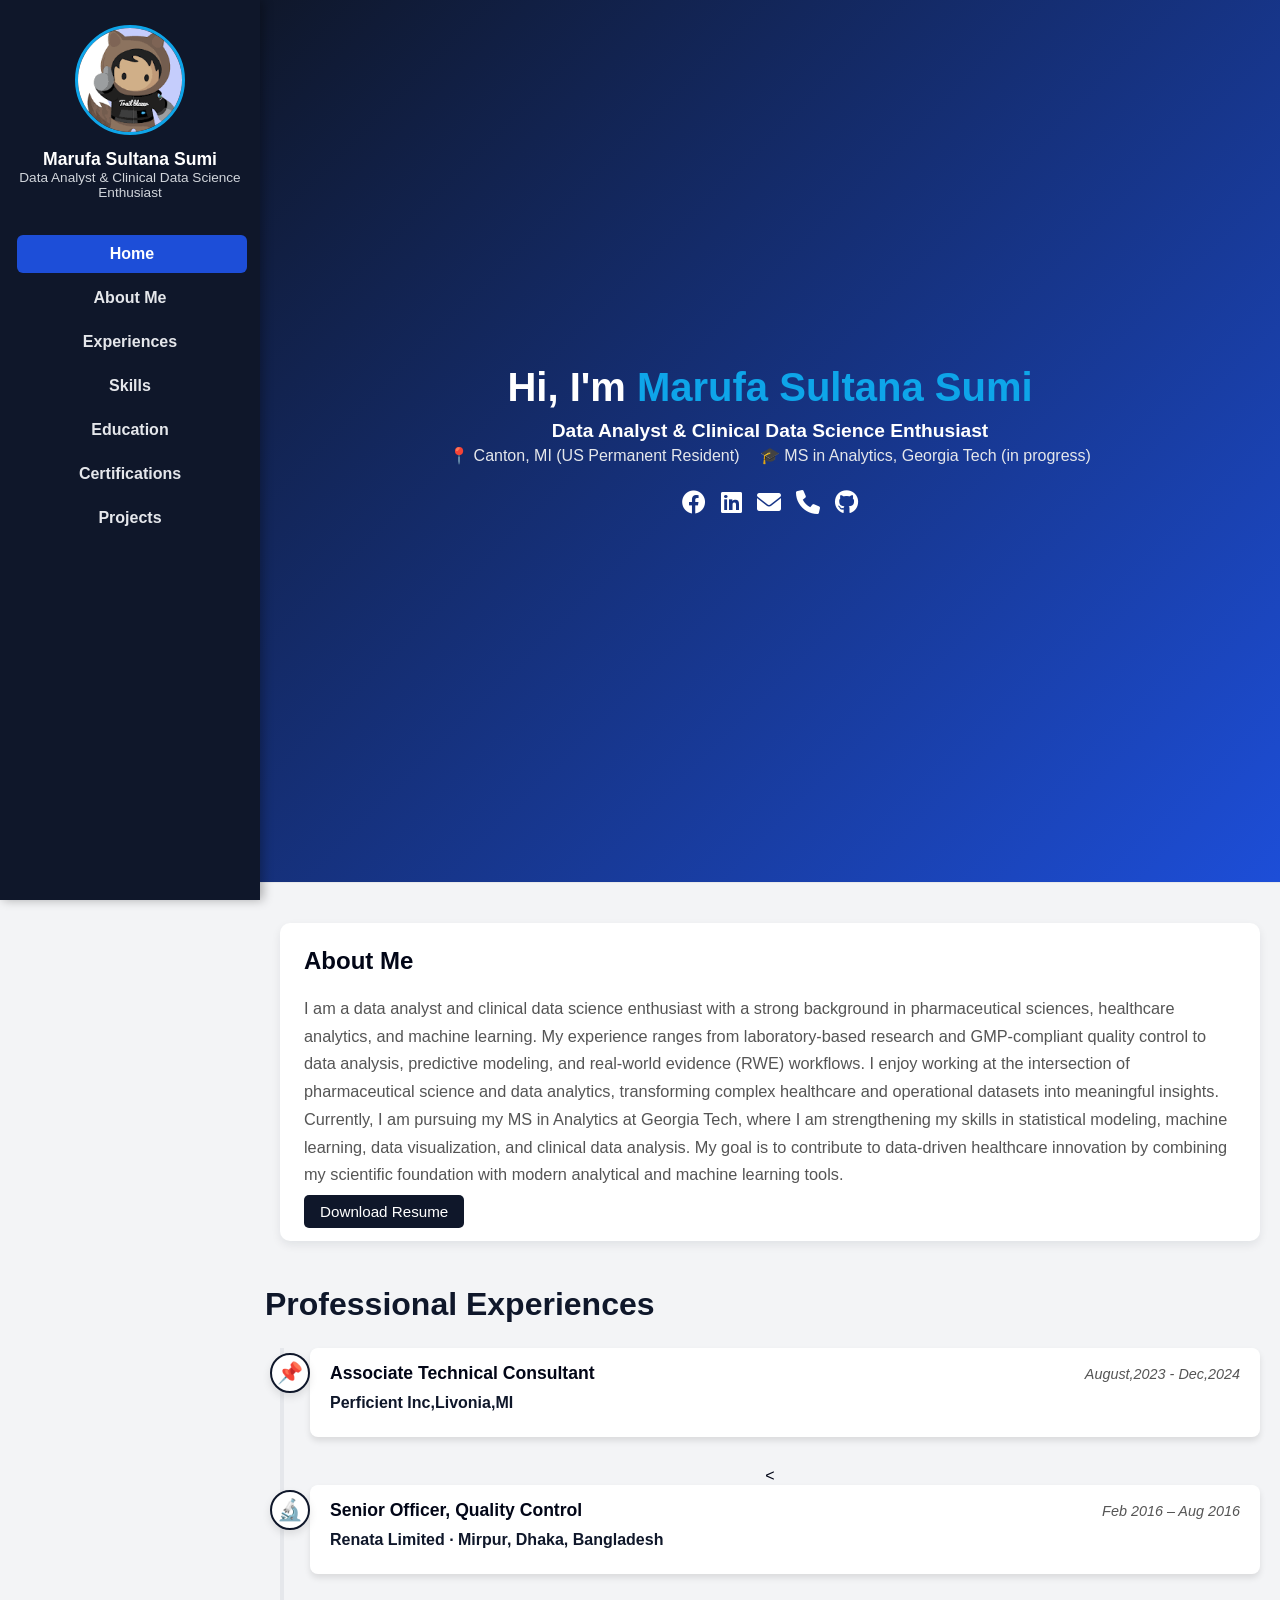
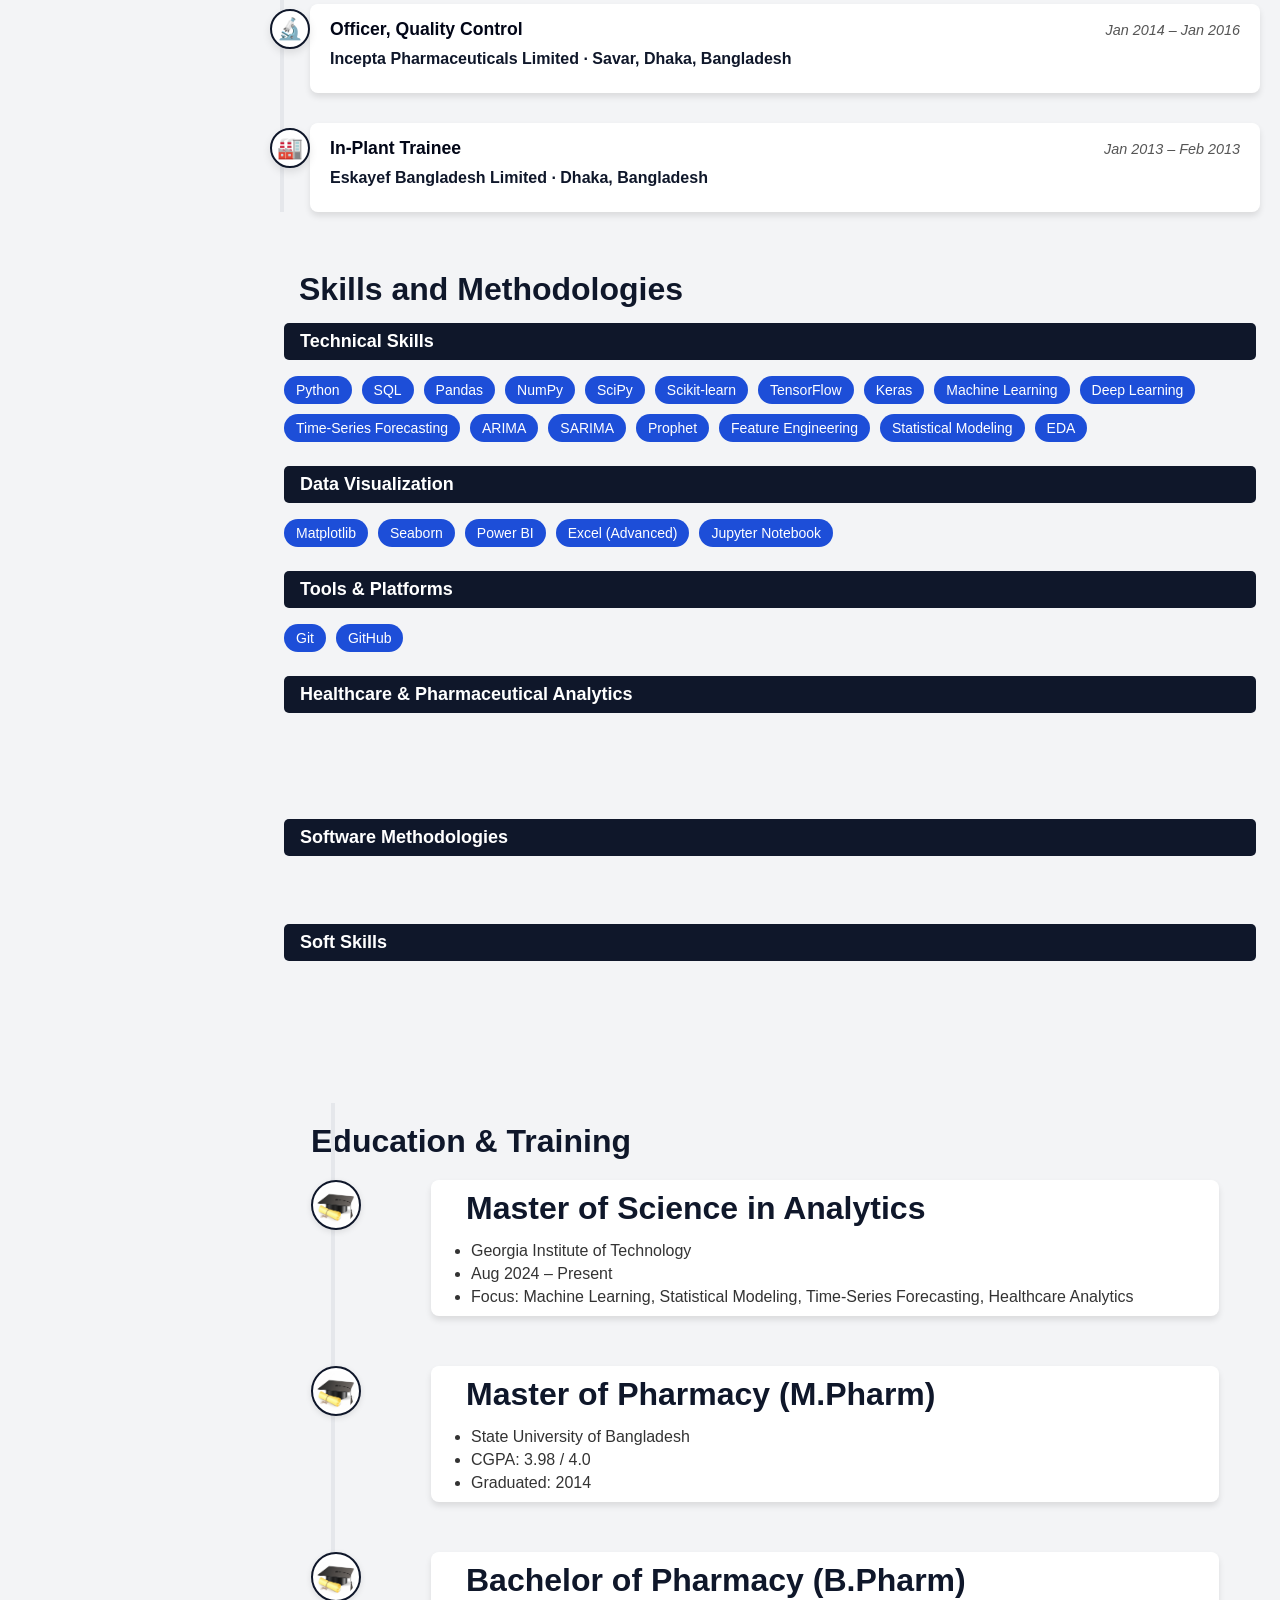
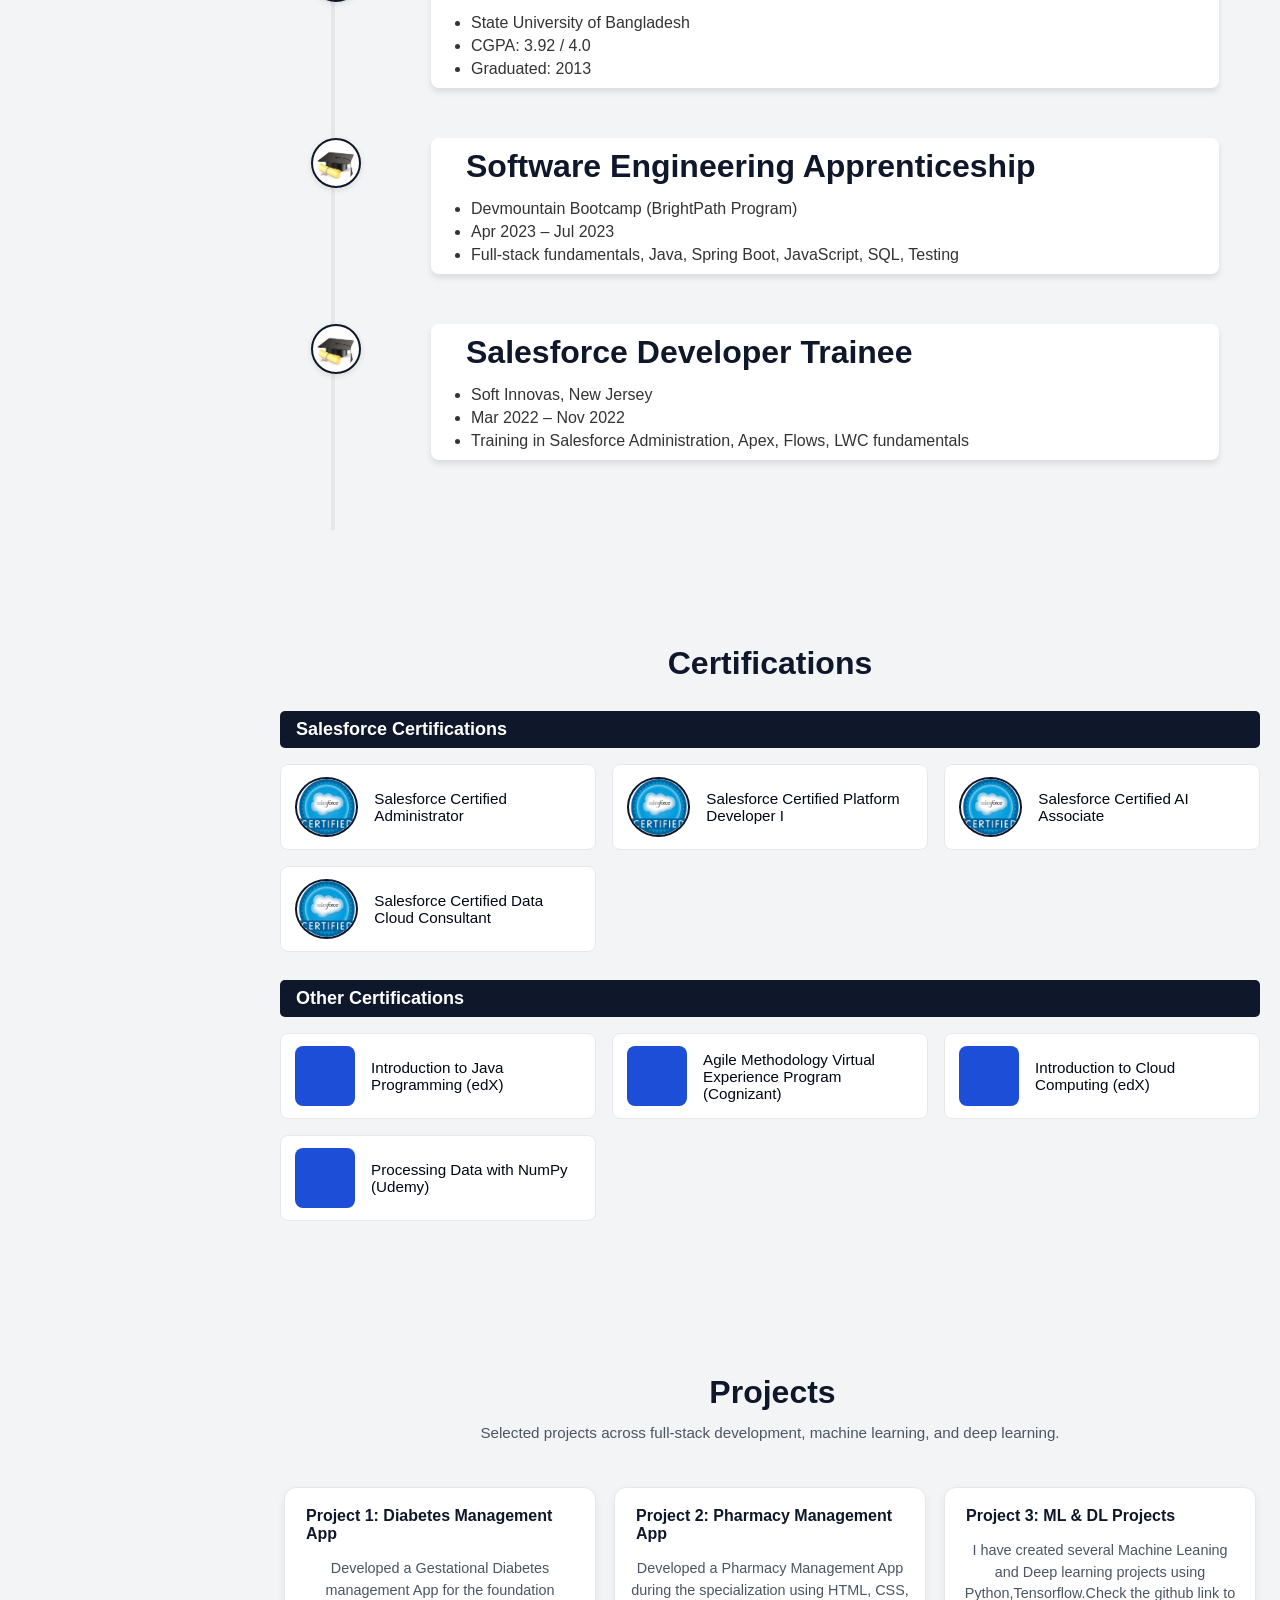
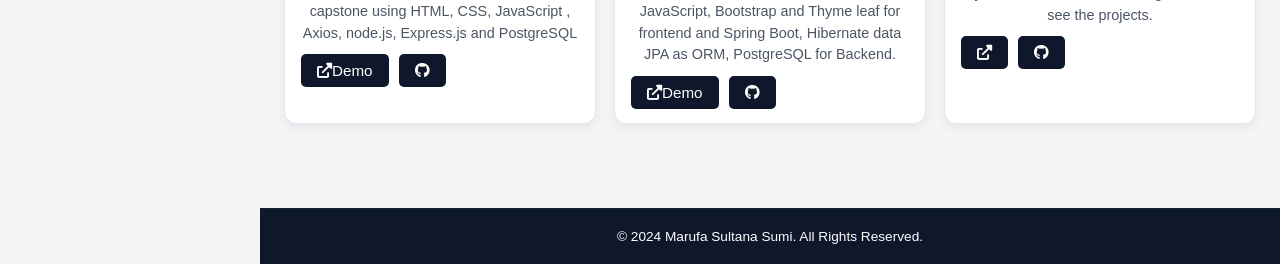
==== index.html @ a1236f6f "Update index.html" ====
<!DOCTYPE html>
<html lang="en">
<head>
    <meta charset="UTF-8">
    <meta name="viewport" content="width=device-width, initial-scale=1.0">
    <title>Marufa Sumi Portfolio</title>
    <link rel="stylesheet" href="/style.css">
  
    <link rel="stylesheet" href="https://cdnjs.cloudflare.com/ajax/libs/font-awesome/6.0.0-beta3/css/all.min.css">
</head>
<body>
   <!-- Mobile Toggle Button -->
<button class="sidebar-toggle-btn" id="sidebarToggle">
    <i class="fas fa-bars"></i>
</button>

<!-- Sidebar -->
<nav class="sidebar" id="sidebar">

    <div class="sidebar-profile">
        <img src="./images/ProfilePic_2.png" alt="Profile" class="sidebar-image">
        <h2 class="sidebar-name">Marufa Sultana Sumi</h2>
        <p class="sidebar-role">Data Analyst & Clinical Data Science Enthusiast</p>
    </div>

    <ul class="nav-links">
        <li><a href="#hero">Home</a></li>
        <li><a href="#summary-section">About Me</a></li>
        <li><a href="#experience">Experiences</a></li>
        <li><a href="#skills">Skills</a></li>
        <li><a href="#education">Education</a></li>
        <li><a href="#certifications">Certifications</a></li>
        <li><a href="#projects">Projects</a></li>
    </ul>

   <!-- <div class="sidebar-footer">
        <a href="https://raw.githubusercontent.com/marufasumi/Resume/main/Marufa_Sumi.pdf"
           class="sidebar-resume-btn" download>
            Download Resume
        </a>
    </div> -->

</nav>

  <!-- Main content area (everything to the right of sidebar) -->
  <main class="main-content">
    <!-- Hero Section -->
    <header id="hero" class="hero-section">
      <div class="hero-content">
        <h1 class="hero-title">
          Hi, I'm <span>Marufa Sultana Sumi</span>
        </h1>
        <h2 class="hero-subtitle">
          Data Analyst &amp; Clinical Data Science Enthusiast
        </h2>

        <div class="hero-meta">
          <span>📍 Canton, MI (US Permanent Resident)</span>
          <span>🎓 MS in Analytics, Georgia Tech (in progress)</span>
        </div>

        <div class="social-links">
          <a href="https://www.facebook.com/marufasumi"
             class="social-link"
             target="_blank"
             aria-label="Facebook">
            <i class="fab fa-facebook"></i>
          </a>
          <a href="https://www.linkedin.com/in/marufasumi"
             class="social-link"
             target="_blank"
             aria-label="LinkedIn">
            <i class="fab fa-linkedin"></i>
          </a>
          <a href="mailto:marufasumi081@gmail.com"
             class="social-link"
             aria-label="Gmail">
            <i class="fas fa-envelope"></i>
          </a>
          <a href="tel:+18599138419"
             class="social-link"
             aria-label="Phone">
            <i class="fas fa-phone"></i>
          </a>
          <a href="https://github.com/marufasumi"
             class="social-link"
             target="_blank"
             aria-label="GitHub">
            <i class="fab fa-github"></i>
          </a>
        </div>
      </div>
    </header>

    <!-- NAVBAR AND HERO COMPONENT END HERE-->
        

<!-- Summary Component -->

<section id="summary-section" class="summary-component">
    <div class="record-view-form">
        <div class="layout">
            <div class="layout-item">
                <div id="summary" class="output-field">
                    <h2 class="summary-title">About Me</h2>
                  <!-- <p class="summary-subtitle">Associate Technical Consultant, Perficient, Inc</p>
                    <p class="summary-location">Canton, Michigan, USA</p> --> 

                    <p class="summary-description">
                        I am a data analyst and clinical data science enthusiast with a strong background in pharmaceutical sciences, healthcare analytics, and machine learning. My experience ranges from laboratory-based research and GMP-compliant quality control to data analysis, predictive modeling, and real-world evidence (RWE) workflows.

I enjoy working at the intersection of pharmaceutical science and data analytics, transforming complex healthcare and operational datasets into meaningful insights. Currently, I am pursuing my MS in Analytics at Georgia Tech, where I am strengthening my skills in statistical modeling, machine learning, data visualization, and clinical data analysis.

My goal is to contribute to data-driven healthcare innovation by combining my scientific foundation with modern analytical and machine learning tools.
                        </p>

                    <!-- Download Resume Button -->
                    <div class="download-resume">
                        <a href="path/to/your-resume.pdf" download class="download-button">Download Resume</a>
                    </div>
                </div>
            </div>
        </div>
    </div>
</section>



 <!-- Experience Component Start Here -->
<section id="experience">
<H3 class="summary-title"-ali>Professional Experiences</H3>
<ul class="timeline">
  <li class="timeline__item">
      <div class="timeline__icon">📌</div>
      <div class="timeline__details">
          <div class="timeline__header">
              <span class="timeline__role">Associate Technical Consultant</span>
              <span class="timeline__date">August,2023 - Dec,2024</span>
          </div>
          <div class="timeline__company">Perficient Inc,Livonia,MI</div>
          <div class="timeline__description">
            <ul>
               <li>Analyzed large operational datasets to identify process gaps, data-quality issues, and workflow inefficiencies.</li>
               <li>Built and maintained dashboards and reports to deliver clear insights to business and technical stakeholders.</li>
               <li>Automated data cleaning, validation, and transformation processes to reduce manual workload and improve accuracy.</li>
               <li>Performed root-cause analysis on data discrepancies using logs, exploratory analysis, and structured debugging.</li>
               <li>Partnered with cross-functional teams to gather requirements and translate business questions into measurable metrics.</li>
               <li>Documented data models, reporting structures, and workflows to support analytics and decision-making.</li>
               <li>Supported testing, validation, and deployment of enhancements across multiple environments to ensure reliable data delivery.</li>
           </ul>
          </div>
      </div>
  </li>
  <<li class="timeline__item">
  <div class="timeline__icon">🔬</div>
  <div class="timeline__details">
    <div class="timeline__header">
      <span class="timeline__role">Senior Officer, Quality Control</span>
      <span class="timeline__date">Feb 2016 – Aug 2016</span>
    </div>
    <div class="timeline__company">Renata Limited · Mirpur, Dhaka, Bangladesh</div>
    <div class="timeline__description">
      <ul>
        <li>Performed chemical and physical analysis of raw materials, in-process samples, and finished pharmaceutical products.</li>
        <li>Operated analytical instruments including HPLC, GC, UV–Vis, FT-IR, TLC, KF Titrator, Auto-Titrator, and dissolution/disintegration testers.</li>
        <li>Conducted method verification, impurity profiling, assay development, and stability studies to ensure product accuracy and safety.</li>
        <li>Completed GMP-compliant documentation, source validation of raw materials, and quality review for regulatory readiness.</li>
      </ul>
    </div>
  </div>
</li>

  <li class="timeline__item">
  <div class="timeline__icon">🔬</div>
  <div class="timeline__details">
    <div class="timeline__header">
      <span class="timeline__role">Officer, Quality Control</span>
      <span class="timeline__date">Jan 2014 – Jan 2016</span>
    </div>
    <div class="timeline__company">Incepta Pharmaceuticals Limited · Savar, Dhaka, Bangladesh</div>
    <div class="timeline__description">
      <ul>
        <li>Performed QC analysis of raw materials, intermediates, and finished products in accordance with pharmacopeial standards (USP/BP).</li>
        <li>Operated HPLC, GC, UV–Vis, IR, KF Titrator, and dissolution/disintegration testing equipment for routine quality assessments.</li>
        <li>Maintained CRS/working standards, calibration logs, and laboratory documentation to support GMP compliance.</li>
        <li>Supported batch release testing, impurity analysis, and method validation activities across multiple production lines.</li>
      </ul>
    </div>
  </div>
</li>
<li class="timeline__item">
  <div class="timeline__icon">🏭</div>
  <div class="timeline__details">
    <div class="timeline__header">
      <span class="timeline__role">In-Plant Trainee</span>
      <span class="timeline__date">Jan 2013 – Feb 2013</span>
    </div>
    <div class="timeline__company">Eskayef Bangladesh Limited · Dhaka, Bangladesh</div>
    <div class="timeline__description">
      <ul>
        <li>Completed structured rotations across Manufacturing, QA, Product Development, Warehouse, Engineering, and Sales & Marketing units.</li>
        <li>Gained hands-on exposure to solid, liquid, and topical formulation processes in GMP-regulated environments.</li>
        <li>Observed quality control workflows, batch documentation practices, and compliance procedures.</li>
        <li>Developed foundational understanding of pharmaceutical production operations and end-to-end product lifecycle.</li>
      </ul>
    </div>
  </div>
</li>
  
  </section>

<!--EXPERIENCE COMPONENT END HERE-->



<!-- SKILL COMPONENT START HERE -->
<section id="skills">
    <div class="skills-wrapper">
        
        <h3>Skills and Methodologies</h3>

        <!-- Technical Skills -->
        <h2 class="header">Technical Skills</h2>
        <div class="badge-container">
            <span class="badge">Python</span>
            <span class="badge">SQL</span>
            <span class="badge">Pandas</span>
            <span class="badge">NumPy</span>
            <span class="badge">SciPy</span>
            <span class="badge">Scikit-learn</span>
            <span class="badge">TensorFlow</span>
            <span class="badge">Keras</span>
            <span class="badge">Machine Learning</span>
            <span class="badge">Deep Learning</span>
            <span class="badge">Time-Series Forecasting</span>
            <span class="badge">ARIMA</span>
            <span class="badge">SARIMA</span>
            <span class="badge">Prophet</span>
            <span class="badge">Feature Engineering</span>
            <span class="badge">Statistical Modeling</span>
            <span class="badge">EDA</span>
        </div>

        <!-- Visualization Tools -->
        <h2 class="header">Data Visualization</h2>
        <div class="badge-container">
            <span class="badge">Matplotlib</span>
            <span class="badge">Seaborn</span>
            <span class="badge">Power BI</span>
            <span class="badge">Excel (Advanced)</span>
            <span class="badge">Jupyter Notebook</span>
        </div>

        <!-- Tools & Platforms -->
        <h2 class="header">Tools & Platforms</h2>
        <div class="badge-container">
            <span class="badge">Git</span>
            <span class="badge">GitHub</span>
            <span class="badge">Postman</span>
            <span class="badge">Linux (Basic)</span>
            <span class="badge">REST API</span>
            <span class="badge">JSON</span>
            <span class="badge">CSV / Excel Pipelines</span>
            <span class="badge">VS Code</span>
        </div>

        <!-- Healthcare & Pharma Analytics -->
        <h2 class="header">Healthcare & Pharmaceutical Analytics</h2>
        <div class="badge-container">
            <span class="badge">FAERS Pharmacovigilance</span>
            <span class="badge">Drug Safety Analysis</span>
            <span class="badge">RWE (Real-World Evidence)</span>
            <span class="badge">QC Analytics</span>
            <span class="badge">GMP Documentation</span>
            <span class="badge">Assay Validation</span>
            <span class="badge">Stability Studies</span>
        </div>

        <!-- Methodologies -->
        <h2 class="header">Software Methodologies</h2>
        <div class="badge-container">
            <span class="badge">Agile</span>
            <span class="badge">Scrum</span>
            <span class="badge">Kanban</span>
            <span class="badge">Waterfall</span>
        </div>

        <!-- Soft Skills -->
        <h2 class="header">Soft Skills</h2>
        <div class="badge-container">
            <span class="badge">Problem Solving</span>
            <span class="badge">Communication</span>
            <span class="badge">Teamwork</span>
            <span class="badge">Adaptability</span>
            <span class="badge">Attention to Detail</span>
            <span class="badge">Leadership</span>
        </div>

    </div>
</section>
<!-- SKILL COMPONENT END HERE -->

<!--EDUCATION COMPONENT START HERE-->
<section id="education">
  <div class="education-timeline">
    <h2 class="timeline-title">Education & Training</h2>

    <!-- Timeline Item: MS in Analytics -->
    <div class="timeline-item">
      <div class="timeline-icon">
        <img src="./images/Graduation_cap.jpg" alt="Georgia Tech Logo">
      </div>
      <div class="timeline-content">
        <h3>Master of Science in Analytics</h3>
        <ul>
          <li>Georgia Institute of Technology</li>
          <li>Aug 2024 – Present</li>
          <li>Focus: Machine Learning, Statistical Modeling, Time-Series Forecasting, Healthcare Analytics</li>
        </ul>
      </div>
    </div>

     <!-- Timeline Item: Master of Pharmacy -->
    <div class="timeline-item">
      <div class="timeline-icon">
        <img src="./images/Graduation_cap.jpg" alt="University Logo">
      </div>
      <div class="timeline-content">
        <h3>Master of Pharmacy (M.Pharm)</h3>
        <ul>
          <li>State University of Bangladesh</li>
          <li>CGPA: 3.98 / 4.0</li>
          <li>Graduated: 2014</li>
        </ul>
      </div>
    </div>

     <!-- Timeline Item: Bachelor of Pharmacy -->
    <div class="timeline-item">
      <div class="timeline-icon">
        <img src="./images/Graduation_cap.jpg" alt="University Logo">
      </div>
      <div class="timeline-content">
        <h3>Bachelor of Pharmacy (B.Pharm)</h3>
        <ul>
          <li>State University of Bangladesh</li>
          <li>CGPA: 3.92 / 4.0</li>
          <li>Graduated: 2013</li>
        </ul>
      </div>
    </div>

    <!-- Timeline Item: DevMountain -->
    <div class="timeline-item">
      <div class="timeline-icon">
        <img src="./images/Graduation_cap.jpg" alt="Devmountain Logo">
      </div>
      <div class="timeline-content">
        <h3>Software Engineering Apprenticeship</h3>
        <ul>
          <li>Devmountain Bootcamp (BrightPath Program)</li>
          <li>Apr 2023 – Jul 2023</li>
          <li>Full-stack fundamentals, Java, Spring Boot, JavaScript, SQL, Testing</li>
        </ul>
      </div>
    </div>

    <!-- Timeline Item: Salesforce Training -->
    <div class="timeline-item">
      <div class="timeline-icon">
        <img src="./images/Graduation_cap.jpg" alt="Salesforce Logo">
      </div>
      <div class="timeline-content">
        <h3>Salesforce Developer Trainee</h3>
        <ul>
          <li>Soft Innovas, New Jersey</li>
          <li>Mar 2022 – Nov 2022</li>
          <li>Training in Salesforce Administration, Apex, Flows, LWC fundamentals</li>
        </ul>
      </div>
    </div>


  </div>
</section>
<!--EDUCATION COMPONENT END HERE-->



<!--CERTIFICATION COMPONENT START HERE-->
<!-- CERTIFICATION COMPONENT START HERE -->
<section id="certifications" class="certifications-section">
  <div class="certifications-inner">
    
    <h3 class="section-title">Certifications</h3>
    
    <h2 class="header">Salesforce Certifications</h2>

    <div class="certifications-grid">
      <!-- Salesforce Certifications -->
      <div class="cert-box">
        <img src="./images/cert_logo.png" alt="Salesforce Certified Administrator">
        <span>Salesforce Certified Administrator</span>
      </div>
      <div class="cert-box">
        <img src="./images/cert_logo.png" alt="Salesforce Certified Platform Developer I">
        <span>Salesforce Certified Platform Developer I</span>
      </div>
      <div class="cert-box">
        <img src="./images/cert_logo.png" alt="Salesforce Certified AI Associate">
        <span>Salesforce Certified AI Associate</span>
      </div>
      <div class="cert-box">
        <img src="./images/cert_logo.png" alt="Salesforce Certified Data Cloud Consultant">
        <span>Salesforce Certified Data Cloud Consultant</span>
      </div>
    </div>

    <h2 class="header">Other Certifications</h2>

    <div class="certifications-grid">
      <!-- Other Certifications -->
      <div class="cert-box">
        <div class="icon-classic-interface"></div>
        <span>Introduction to Java Programming (edX)</span>
      </div>
      <div class="cert-box">
        <div class="icon-classic-interface"></div>
        <span>Agile Methodology Virtual Experience Program (Cognizant)</span>
      </div>
      <div class="cert-box">
        <div class="icon-classic-interface"></div>
        <span>Introduction to Cloud Computing (edX)</span>
      </div>
      <div class="cert-box">
        <div class="icon-classic-interface"></div>
        <span>Processing Data with NumPy (Udemy)</span>
      </div>
    </div>

  </div>
</section>
<!-- CERTIFICATION COMPONENT END HERE -->

<!--CERTIFICATION COMPONENT END HERE-->

<!--PROJECT COMPONENT START HERE-->


    <!-- Project Section -->
    <section id="projects" class="projects-section">
        <h4>Projects</h4>
        <p class="projects-intro">
              Selected projects across full-stack development, machine learning, and deep learning.
       </p>
        <div class="projects-grid">
            <!-- Project Card -->
            <div class="project-card">
                <h3 class="project-title">Project 1: Diabetes Management App</h3>
                <p class="project-description">
                    Developed a Gestational Diabetes management App for the foundation capstone using HTML, CSS, JavaScript , Axios, node.js, Express.js and PostgreSQL
                <div class="project-links">
                    <a href="https://demo-portfolio.com" target="_blank" class="project-link">
                        <i class="fas fa-external-link-alt"></i>Demo
                    </a>
                    <a href="https://github.com/username/portfolio" target="_blank" class="project-link">
                        <i class="fab fa-github"></i>
                    </a>
                </div>
            </div>

            <!-- Project Card -->
            <div class="project-card">
                <h3 class="project-title">Project 2: Pharmacy Management App</h3>
                <p class="project-description">
                    Developed a Pharmacy Management App during the specialization using HTML, CSS, JavaScript, Bootstrap and Thyme leaf for frontend and Spring Boot, Hibernate data JPA as ORM, PostgreSQL for Backend.
                </p>
                <div class="project-links">
                    <a href="https://demo-ecommerce.com" target="_blank" class="project-link">
                        <i class="fas fa-external-link-alt"></i>Demo
                    </a>
                    <a href="https://github.com/username/ecommerce" target="_blank" class="project-link">
                        <i class="fab fa-github"></i> 
                    </a>
                </div>
            </div>

            <!-- Additional Projects -->
            <div class="project-card">
                <h3 class="project-title">Project 3: ML & DL Projects</h3>
                <p class="project-description">
                    I have created several Machine Leaning and Deep learning projects using Python,Tensorflow.Check the github link to see the projects.
                <div class="project-links">
                    <a href="https://github.com/marufasumi/Python-for-Data-Science-My-Learning/tree/6.Deep_Learning" target="_blank" class="project-link">
                        <i class="fas fa-external-link-alt"></i>
                    </a>
                    <a href="https://github.com/marufasumi/Python-for-Data-Science-My-Learning/tree/6.Deep_Learning" target="_blank" class="project-link">
                        <i class="fab fa-github"></i> 
                    </a>
                </div>
            </div>
        </div>
    </section>

   
<!--PROJECT COMPONENT END HERE-->

<!--Footer-->
<div class="footer-bottom">
    <p>&copy; 2024 Marufa Sultana Sumi. All Rights Reserved.</p>
</div>



             
    <script src="/script.js"></script>
</body>
</html>
---- style.css ----
/* ================================
   1. BASE: VARIABLES & GLOBALS
===================================*/

:root {
  --color-bg: #f3f4f6;            /* page background: light gray */
  --color-surface: #ffffff;       /* cards / sections */
  --color-primary: #0f172a;       /* deep navy: nav, headings */
  --color-primary-soft: #1d4ed8;  /* professional blue: hero, badges */
  --color-accent: #0ea5e9;        /* teal/sky accent for hovers */
  --color-border: #e5e7eb;        /* subtle borders / lines */
  --color-text: #020617;          /* almost-black text */
  --color-text-muted: #4b5563;    /* secondary text */
}


/* Global reset / base */
*,
*::before,
*::after {
  box-sizing: border-box;
  margin: 0;
  padding: 0;
}

html {
  scroll-behavior: smooth;
}

body {
  font-family: Arial, sans-serif;
  color: var(--color-text);
  background-color: var(--color-bg);
  text-align: center;
}

/* Base headings */
h3 {
  font-size: 2em;
  margin-bottom: 10px;
  color: var(--color-primary);
  text-align: left;
  margin-left: 10px;
  padding: 5px;
}

h4 {
  font-size: 2em;
  margin-bottom: 10px;
  color: var(--color-primary);
  text-align: center;
  margin-left: 5px;
  padding: 5px;
}

/* Utility text colors */
.text-muted {
  color: var(--color-text-muted);
}


/* ================================
   2. LAYOUT: HERO, NAVBAR, SECTIONS
===================================*/

/* Hero Section */
.hero-section {
  background: linear-gradient(135deg, var(--color-primary), var(--color-primary-soft));
  color: #ffffff;

  /* NEW: full screen hero */
  min-height: 98vh;

  /* Center content nicely */
  display: flex;
  flex-direction: column;
  align-items: center;
  justify-content: center;

  /* A bit smaller padding now that it's full height */
  padding: 60px 20px;
}

.hero-title {
  font-size: 2.5em;
  margin-bottom: 10px;
}

.hero-title span {
  color: var(--color-accent);
}

.hero-subtitle {
  font-size: 1.2em;
  margin-bottom: 0;
}

.hero-meta span {
  display: inline-block;
  margin: 4px 8px;
  color: #e5e7eb; /* soft light text */
}

/* Hero image */
.hero-image {
  max-width: 150px;
  border-radius: 50%;
  box-shadow: 0 4px 8px rgba(0, 0, 0, 0.3);
  margin: 20px 0;
  transition: transform 0.3s ease;
}

.hero-image:hover {
  transform: scale(1.1);
}

/* Generic CTA button (if used) */
.cta-button {
  text-decoration: none;
  color: #ffffff;
  background-color: #0693e3;
  padding: 10px 20px;
  border-radius: 5px;
  display: inline-block;
  margin-top: 20px;
  transition: background-color 0.3s ease;
}

.cta-button:hover {
  background-color: #7d3d0f;
}

/* Navbar */


/* ===========================
   Sidebar Navigation (left)
=========================== */
/* Sidebar Base */
.sidebar {
  position: fixed;
  top: 0;
  left: 0;
  width: 260px;
  height: 100vh;
  background: #0f172a;                 /* deep navy */
  color: white;
  display: flex;
  flex-direction: column;
  align-items: center;
  padding: 25px 15px;
  box-shadow: 3px 0 10px rgba(0,0,0,0.3);
  z-index: 1000;
  transition: transform 0.3s ease;
}

/* Desktop visible */
.main-content {
  margin-left: 260px;
}

/* Profile */
.sidebar-profile {
  text-align: center;
  margin-bottom: 25px;
}

.sidebar-image {
  width: 110px;
  height: 110px;
  border-radius: 50%;
  border: 3px solid #0ea5e9;
  margin-bottom: 10px;
}

.sidebar-name {
  font-size: 1.1rem;
  font-weight: bold;
}

.sidebar-role {
  font-size: 0.85rem;
  color: #d1d5db;
}

/* Nav Links */
.nav-links {
  list-style: none;
  width: 100%;
  margin-top: 10px;
}

.nav-links li {
  width: 100%;
}

.nav-links a {
  display: block;
  padding: 10px 14px;
  margin-bottom: 6px;
  text-decoration: none;
  color: #e5e7eb;
  font-weight: 600;
  border-radius: 6px;
  transition: 0.25s;
}

.nav-links a:hover,
.nav-links a.active {
  background: #1d4ed8;
  color: #fff;
  transform: translateX(3px);
}

/* Resume Button */
.sidebar-footer {
  width: 100%;
  margin-top: auto;
  padding-top: 10px;
  border-top: 1px solid #334155;
}

.sidebar-resume-btn {
  display: block;
  text-align: center;
  padding: 10px;
  background: #0ea5e9;
  color: #0f172a;
  font-weight: bold;
  border-radius: 20px;
  text-decoration: none;
  transition: 0.2s;
}

.sidebar-resume-btn:hover {
  background: #38bdf8;
}

/* Mobile Toggle Button */
.sidebar-toggle-btn {
  display: none;
  position: fixed;
  top: 15px;
  left: 15px;
  background: #0f172a;
  color: #fff;
  border: none;
  width: 45px;
  height: 45px;
  border-radius: 50%;
  justify-content: center;
  align-items: center;
  font-size: 1.4rem;
  cursor: pointer;
  z-index: 1200;
}

/* MOBILE MODE */
@media (max-width: 768px) {
  .sidebar {
    transform: translateX(-100%);  /* hidden */
    width: 70%;
    max-width: 260px;
    align-items: flex-start;
    padding-left: 20px;
  }

  .sidebar.open {
    transform: translateX(0);      /* visible */
  }

  .main-content {
    margin-left: 0;
  }

  .sidebar-toggle-btn {
    display: flex;                 /* show hamburger */
  }

  .nav-links a {
    font-size: 1rem;
    padding-left: 5px;
  }
}

.nav-links a.active {
  background-color: var(--color-primary-soft);
  color: #ffffff;
  transform: translateX(2px);
}

.nav-links a:hover {
  background-color: var(--color-primary-soft);
  color: #ffffff;
  transform: translateX(2px);
}

/* Resume button at bottom */
.sidebar-footer {
  width: 100%;
  padding-top: 8px;
  border-top: 1px solid rgba(148, 163, 184, 0.4);
}

.sidebar-resume-btn {
  display: block;
  text-align: center;
  text-decoration: none;
  padding: 8px 10px;
  border-radius: 999px;
  background: var(--color-accent);
  color: #0f172a;
  font-size: 0.9rem;
  font-weight: 600;
  margin-top: 10px;
  transition: background-color 0.25s ease, transform 0.15s ease;
}

.sidebar-resume-btn:hover {
  background: #38bdf8;
  transform: translateY(-1px);
}

/* Hamburger button (for mobile) */
.sidebar-toggle-btn {
  position: fixed;
  top: 16px;
  left: 16px;
  width: 42px;
  height: 42px;
  border-radius: 999px;
  border: none;
  background: rgba(15, 23, 42, 0.95);
  color: #fff;
  display: none;                /* shown only on mobile */
  align-items: center;
  justify-content: center;
  cursor: pointer;
  z-index: 1100;
}

/* ---------- MOBILE SIDEBAR ---------- */
@media (max-width: 768px) {
  .sidebar {
    transform: translateX(-100%);      /* hidden by default */
    transition: transform 0.3s ease;
    width: 70%;
    max-width: 260px;
    padding: 16px 14px;
    align-items: flex-start;           /* content starts at top-left */
    justify-content: flex-start;
    overflow-y: auto;                  /* scroll if content is tall */
  }

  .sidebar.open {
    transform: translateX(0);          /* slide in when open */
  }

  /* show the profile & links – nothing hidden */
  .sidebar-profile {
    display: block;
    margin-bottom: 16px;
  }

  .nav-links {
    margin: 0;
    padding-top: 4px;
  }

  .nav-links a {
    font-size: 1rem;
    padding: 10px 8px;
    color: #ffffff;
  }

  /* main content full width */
  .main-content {
    margin-left: 0;
  }

  /* show hamburger */
  .sidebar-toggle-btn {
    display: flex;
  }
}





/* ================================
   3. COMPONENTS
===================================*/

/* 3.1 Social Links */
.social-links {
  margin-top: 20px;
  display: flex;
  justify-content: center;
  gap: 15px;
}

.social-link {
  text-decoration: none;
  color: #ffffff;
  font-size: 1.5em;
  transition: transform 0.3s ease, color 0.3s ease;
}

.social-link:hover {
  color: var(--color-accent);
  transform: scale(1.15);
}


/* 3.2 Summary / About Me */
#summary-section {
  padding-top: 40px;
  border-top: 1px solid rgba(0,0,0,0.05);
}

.summary-component {
  padding: 40px 20px;
  background: var(--color-bg);
}

/* Section title aligned with other main sections */
.section-title {
  max-width: 1100px;
  margin: 0 auto 12px;
  font-size: 2rem;
  font-weight: 700;
  color: var(--color-primary);
  text-align: left;
}

/* Card */
.record-view-form {
  max-width: 1500px;
  margin: 0 auto;
  background-color: var(--color-surface);
  color: var(--color-text);
  padding: 24px 24px 20px;
  border-radius: 10px;
  box-shadow: 0 4px 10px rgba(15, 23, 42, 0.08);
  opacity: 0;
  transform: translateY(30px);
  transition: opacity 0.8s ease, transform 0.8s ease;
}

.record-view-form.visible {
  opacity: 1;
  transform: translateY(0);
}

/* Two-column layout */
.summary-layout {
  display: flex;
  gap: 24px;
  align-items: flex-start;
}

.summary-main {
  flex: 2 1 60%;
}

.summary-aside {
  flex: 1 1 260px;
  background: #f9fafb;
  border-radius: 8px;
  padding: 14px 16px;
  border-left: 3px solid var(--color-primary-soft);
  font-size: 0.9rem;
}

.summary-aside-title {
  font-size: 1rem;
  font-weight: 600;
  color: var(--color-primary);
  margin-bottom: 8px;
}

.summary-aside-list {
  list-style: none;
  padding: 0;
  margin: 0;
}

.summary-aside-list li {
  margin-bottom: 6px;
  color: var(--color-text-muted);
  line-height: 1.4;
}

.summary-aside-list li span {
  font-weight: 600;
  color: var(--color-primary);
}

/* Text */
.output-field {
  text-align: left;
}

.summary-description {
  font-size: 1.02rem;
  line-height: 1.7;
  margin-bottom: 14px;
  color: #555555;
}

.download-resume {
  margin-top: 12px;
}

/* Buttons (download + project links) */
.download-button,
.project-link {
  text-decoration: none;
  color: #ffffff;
  background-color: var(--color-primary);
  padding: 8px 16px;
  border-radius: 5px;
  font-size: 0.95em;
  transition: background-color 0.25s ease, transform 0.25s ease;
}

.download-button:hover,
.project-link:hover {
  background-color: var(--color-primary-soft);
  transform: scale(1.03);
}

/* Responsive: stack columns on mobile */
@media (max-width: 768px) {
  .summary-layout {
    flex-direction: column;
  }

  .summary-aside {
    margin-top: 10px;
  }

  .section-title {
    font-size: 1.7rem;
    text-align: left;
  }
}
/* Make the whole section left-aligned instead of center */
.summary-component {
  padding: 40px 20px;
  background: var(--color-bg);
  text-align: left;
}

/* Main text column */
.summary-main {
  flex: 2 1 60%;
  text-align: left;
}

/* Paragraphs more readable */
.summary-description {
  font-size: 1.02rem;
  line-height: 1.7;
  margin-bottom: 14px;
  color: #555555;
  text-align: left;
}

.summary-title {
  text-align: left !important;
  max-width: 1100px;
  margin: 0 auto 20px;
}
.summary-component h2 {
  text-align: left !important;
}




/* 3.3 Experience Timeline */
.timeline {
  list-style: none;
  padding: 0;
  margin: 20px auto;
  max-width: 1800px;
  position: relative;
}

.timeline::before {
  content: "";
  position: absolute;
  top: 0;
  left: 20px;
  width: 4px;
  height: 100%;
  background: var(--color-border);
}

/* Base animation state */
.timeline-item {
  opacity: 0;
  transform: translateY(50px);
  transition: opacity 0.6s ease, transform 0.6s ease;
}

.timeline-item.visible {
  opacity: 1;
  transform: translateY(0);
}

/* Timeline list item */
.timeline__item {
  display: flex;
  align-items: flex-start;
  margin-bottom: 30px;
  position: relative;
  padding-left: 50px;
  opacity: 0;
  transform: translateY(20px);
  animation: fadeInUp 0.8s ease forwards;
}

.timeline__item:nth-child(even) {
  animation-delay: 0.2s;
}

.timeline__item:nth-child(odd) {
  animation-delay: 0.4s;
}

/* Timeline icons (experience) */
.timeline__icon {
  position: absolute;
  left: 10px;
  top: 5px;
  border: 2px solid var(--color-primary);
  color: var(--color-primary);
  background-color: #ffffff;
  border-radius: 50%;
  width: 40px;
  height: 40px;
  display: flex;
  align-items: center;
  justify-content: center;
  font-size: 1.3em;
  box-shadow: 0 4px 8px rgba(0, 0, 0, 0.1);
}

/* Timeline details (experience card) */
.timeline__details {
  flex: 1;
  background: var(--color-surface);
  padding: 15px 20px;
  margin-right: 20px;
  border-radius: 8px;
  box-shadow: 0 4px 6px rgba(0, 0, 0, 0.1);
  transition: transform 0.3s ease, box-shadow 0.3s ease, background-color 0.3s ease;
  cursor: pointer;
}

.timeline__header {
  display: flex;
  justify-content: space-between;
  align-items: center;
  margin-bottom: 10px;
}

.timeline__role {
  font-weight: bold;
  font-size: 1.1em;
}

.timeline__date {
  font-style: italic;
  color: #555555;
  font-size: 0.9em;
}

.timeline__company {
  font-weight: bold;
  color: var(--color-primary);
  margin-bottom: 10px;
  text-align: left;
}

.timeline__description ul {
  padding-left: 20px;
  margin: 0;
  color: #333333;
}

.timeline__description ul li {
  margin-bottom: 8px;
  text-align: justify;
}

/* Hover & expanded states */
.timeline__item:hover .timeline__details {
  background-color: #edf2ff; /* light indigo */
}

.timeline__details.expanded {
  transform: scale(1.05);
  box-shadow: 0 10px 16px rgba(0, 0, 0, 0.25);
}

/* Smooth expand/collapse for description */
.timeline__description ul {
  max-height: 0;
  overflow: hidden;
  transition: max-height 0.5s ease-in-out;
}

.timeline__details.expanded .timeline__description ul {
  max-height: 1000px;
}

/* Mobile behavior */
@media (max-width: 768px) {
  .timeline__details {
    max-height: 100px; /* collapsed */
    overflow: hidden;
    transition: max-height 0.3s ease;
  }

  .timeline__item.expanded .timeline__details {
    max-height: 1000px; /* expanded */
  }
}


/* 3.4 Education Timeline */
.education-timeline {
  position: relative;
  margin: 50px auto;
  padding: 20px 0;
  width: 90%;
  max-width: 2200px;
}

.timeline-title {
  text-align: left;
  font-size: 2em;
  margin-bottom: 20px;
  color: var(--color-primary);
}

.education-timeline::before {
  content: "";
  position: absolute;
  left: 20px;
  top: 0;
  width: 4px;
  height: 100%;
  background-color: var(--color-border);
}

.timeline-item {
  position: relative;
  margin-bottom: 50px;
  display: flex;
  align-items: flex-start;
  padding-left: 50px;
  opacity: 0;
  transform: translateY(20px);
  transition: opacity 0.6s ease, transform 0.6s ease;
}

.timeline-item.visible {
  opacity: 1;
  transform: translateY(0);
}

/* Education icons */
.timeline-icon {
  position: absolute;
  left: 0;
  top: 0;
  width: 50px;
  height: 50px;
  border-radius: 50%;
  background-color: #ffffff;
  border: 2px solid var(--color-primary);
  display: flex;
  justify-content: center;
  align-items: center;
  text-align: left;
  box-shadow: 0 2px 6px rgba(0, 0, 0, 0.1);
}

.timeline-icon img {
  width: 40px;
  height: 40px;
  border-radius: 50%;
}

/* Education content card */
.timeline-content {
  margin-left: 70px;
  margin-right: 10px;
  background-color: var(--color-surface);
  padding: 5px 20px;
  border-radius: 8px;
  box-shadow: 0 4px 6px rgba(0, 0, 0, 0.1);
  width: 100%;
  text-align: left;
}

.timeline-content h3 {
  margin-bottom: 10px;
  color: var(--color-primary);
}

.timeline-content ul {
  padding-left: 20px;
  margin: 0;
  list-style: disc;
  color: #333333;
}

.timeline-content ul li {
  margin-bottom: 5px;
}

@media (max-width: 768px) {
  .timeline-content {
    margin-left: 60px;
  }

  .education-timeline::before {
    left: 15px;
  }

  .timeline-icon {
    left: -5px;
  }
}


/* 3.5 Skills */
.skills-wrapper {
  padding: 24px;
}

/* Section headers (skills, certs, etc.) */
.header {
  background: var(--color-primary);
  color: #ffffff;
  padding: 8px 16px;
  border-radius: 5px;
  font-size: 18px;
  margin-bottom: 16px;
  text-align: left;
  animation: fadeIn 1s ease-out;
}

/* Badge Container */
.badge-container {
  display: flex;
  flex-wrap: wrap;
  gap: 10px;
  margin-bottom: 24px;
}

/* Badge Styles */
.badge {
  background-color: var(--color-primary-soft);
  color: #ffffff;
  padding: 6px 12px;
  border-radius: 999px;
  font-size: 14px;
  opacity: 0;
  transform: translateY(40px);
  transition: opacity 0.5s ease, transform 0.5s ease,
              background-color 0.25s ease, color 0.25s ease;
}

/* Hover Effect for Badge */
.badge:hover {
  background-color: var(--color-accent);
  color: #ffffff;
  transform: translateY(-2px);
}


/* 3.6 Certifications */

.certifications-section {
  padding: 60px 20px;
  background: var(--color-bg);
}

.certifications-inner {
  max-width: 1100px;          /* aligns with projects/summary width */
  margin: 0 auto;
  text-align: left;
}

/* Section title (“Certifications”) */
#certifications .section-title {
  text-align: center;
  font-size: 2rem;
  margin-bottom: 24px;
  color: var(--color-primary);
}

/* “Salesforce Certifications”, “Other Certifications” */
#certifications .header {
  margin-top: 8px;
  margin-bottom: 16px;
}

/* Grid of cards */
.certifications-grid {
  display: grid;
  grid-template-columns: repeat(auto-fit, minmax(260px, 1fr));
  gap: 16px;
  margin-bottom: 28px;      /* space between Salesforce / Other sections */
  padding: 0;               /* align with other sections */
}

.cert-box {
  background: var(--color-surface);
  border: 1px solid var(--color-border);
  padding: 12px 14px;
  border-radius: 8px;
  display: flex;
  align-items: center;
  opacity: 0;
  transform: translateY(12px);
  transition:
    opacity 0.5s ease,
    transform 0.5s ease,
    background-color 0.3s ease,
    box-shadow 0.3s ease;
}

.cert-box:hover {
  background-color: #edf2ff;
  box-shadow: 0 6px 12px rgba(15, 23, 42, 0.18);
}

.cert-box img {
  height: 60px;
  margin-right: 16px;
  border-radius: 50%;
  border: 2px solid var(--color-primary);
}

/* Placeholder icon for non-img certs */
.icon-classic-interface {
  display: inline-block;
  width: 60px;
  height: 60px;
  background-color: var(--color-primary-soft);
  border-radius: 8px;
  margin-right: 16px;
}

.cert-box span {
  flex: 1;
  font-size: 0.95rem;
  color: var(--color-text);
}



/* 3.7 Projects – Responsive Grid & Accordion
   ---------------------------------------- */

.projects-section {
  padding: 60px 20px;
  background: var(--color-bg);
  text-align: center;
}

.projects-section h4 {
  font-size: 2rem;
  margin-bottom: 8px;
  color: var(--color-primary);
}

.projects-intro {
  font-size: 0.95rem;
  color: var(--color-text-muted);
  margin-bottom: 32px;
}

/* Category wrapper */
.project-category {
  max-width: 1100px;
  margin: 0 auto 40px;
  text-align: left;
}

/* Category header bar (icon + title + +) */
.project-category-header {
  display: flex;
  justify-content: space-between;
  align-items: center;
  background: var(--color-primary);
  color: #fff;
  padding: 10px 16px;
  border-radius: 8px;
  cursor: pointer;
  margin-bottom: 10px;
  transition: background 0.25s ease;
}

.project-category-header:hover {
  background: var(--color-primary-soft);
}

.project-category-title {
  display: flex;
  align-items: center;
  gap: 8px;
  font-size: 1.25rem;
  margin: 0;
}

.project-category-icon {
  font-size: 1.4rem;
}

/* + icon on the right */
.project-toggle-icon {
  font-size: 1.3rem;
  font-weight: bold;
  transition: transform 0.3s ease;
}

/* Content (cards) – accordion container */
.project-category-content {
  max-height: 0;
  overflow: hidden;
  transition: max-height 0.45s ease;
}

/* Expanded category state (JS adds .expanded) */
.project-category.expanded .project-category-content {
  max-height: 2000px;
}

.project-category.expanded .project-toggle-icon {
  transform: rotate(45deg); /* + -> × */
}

/* Cards grid: 1 col mobile, 2–4 desktop */
.projects-grid {
  display: grid;
  grid-template-columns: repeat(auto-fit, minmax(260px, 1fr));
  gap: 18px;
  padding: 14px 4px 4px;
}

/* Project card */
.project-card {
  background: #ffffff;
  border-radius: 12px;
  border: 1px solid var(--color-border);
  padding: 14px 16px;
  box-shadow: 0 4px 10px rgba(15, 23, 42, 0.06);
  transition: all 0.25s ease;
}

/* Header row inside card (title + + icon) */
.project-card-header {
  display: flex;
  justify-content: space-between;
  align-items: center;
  cursor: pointer;
}

.project-title {
  font-size: 1rem;
  font-weight: 600;
  color: var(--color-primary);
  margin: 0;
}

.project-card-toggle {
  font-size: 1.1rem;
  font-weight: 700;
  color: var(--color-primary-soft);
  transition: transform 0.25s ease, color 0.25s ease;
}

/* Collapsible body */
.project-card-body {
  max-height: 0;
  overflow: hidden;
  transition: max-height 0.35s ease;
}

/* Body content */
.project-description {
  color: var(--color-text-muted);
  font-size: 0.9rem;
  line-height: 1.5;
  margin-top: 10px;
  margin-bottom: 10px;
}

/* Tech stack tags */
.project-tags {
  display: flex;
  flex-wrap: wrap;
  gap: 6px;
  margin-bottom: 8px;
}

.project-tag {
  font-size: 0.78rem;
  padding: 3px 8px;
  border-radius: 999px;
  background: #e5edff;
  color: var(--color-primary);
}

/* Optional meta row (e.g., role, duration) */
.project-meta {
  display: flex;
  flex-wrap: wrap;
  gap: 10px;
  font-size: 0.8rem;
  color: var(--color-text-muted);
  margin-bottom: 10px;
}

.project-meta i {
  margin-right: 4px;
}

/* Links row */
.project-links {
  display: flex;
  gap: 10px;
  flex-wrap: wrap;
}

/* Expanded card state (JS toggles .expanded) */
.project-card.expanded {
  background: linear-gradient(135deg, #ffffff, #eef2ff);
  transform: translateY(-2px);
  box-shadow: 0 10px 22px rgba(15, 23, 42, 0.18);
  border-color: var(--color-primary-soft);
}

.project-card.expanded .project-card-body {
  max-height: 260px;
  margin-top: 8px;
}

.project-card.expanded .project-card-toggle {
  transform: rotate(45deg); /* + -> × */
  color: var(--color-primary);
}

/* Hover (only when not expanded) */
.project-card:hover:not(.expanded) {
  transform: translateY(-2px);
  box-shadow: 0 8px 18px rgba(15, 23, 42, 0.14);
}


/********************FOOTER START***********************/

/* 3.8 Footer */
.footer-bottom {
  margin-top: 20px;
  text-align: center;
  font-size: 0.9em;
  color: #e5e7eb;
  background-color: var(--color-primary);
  padding: 20px;
  border-top: 1px solid #0f243f;
}

.footer-bottom p {
  margin: 0;
  color: #ffffff;
  font-size: 0.95em;
}


/* ================================
   4. UTILITIES & ANIMATIONS
===================================*/

@keyframes fadeIn {
  0% {
    opacity: 0;
    transform: translateY(20px);
  }
  100% {
    opacity: 1;
    transform: translateY(0);
  }
}

@keyframes slideUp {
  0% {
    opacity: 0;
    transform: translateY(40px);
  }
  100% {
    opacity: 1;
    transform: translateY(0);
  }
}

@keyframes fadeInLeft {
  0% {
    opacity: 0;
    transform: translateX(-20px);
  }
  100% {
    opacity: 1;
    transform: translateX(0);
  }
}

@keyframes fadeInUp {
  0% {
    opacity: 0;
    transform: translateY(20px);
  }
  100% {
    opacity: 1;
    transform: translateY(0);
  }
}
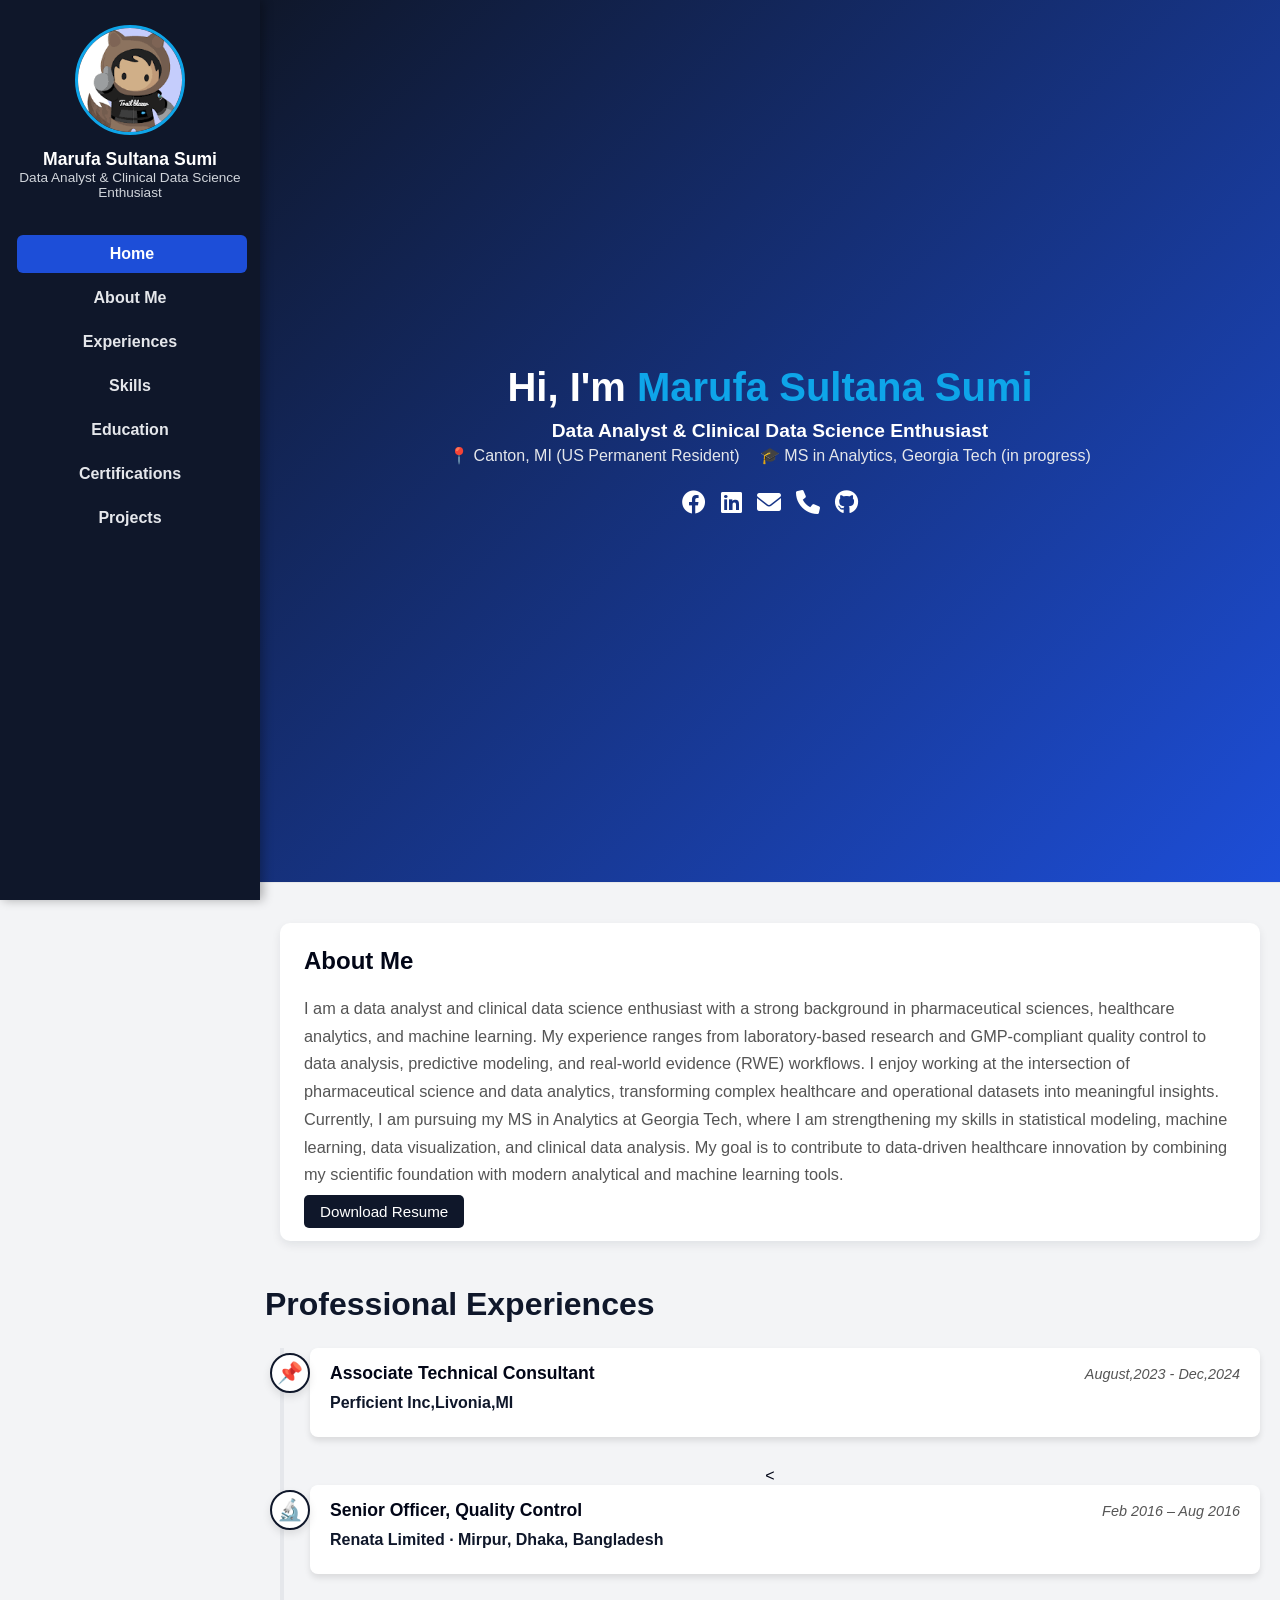
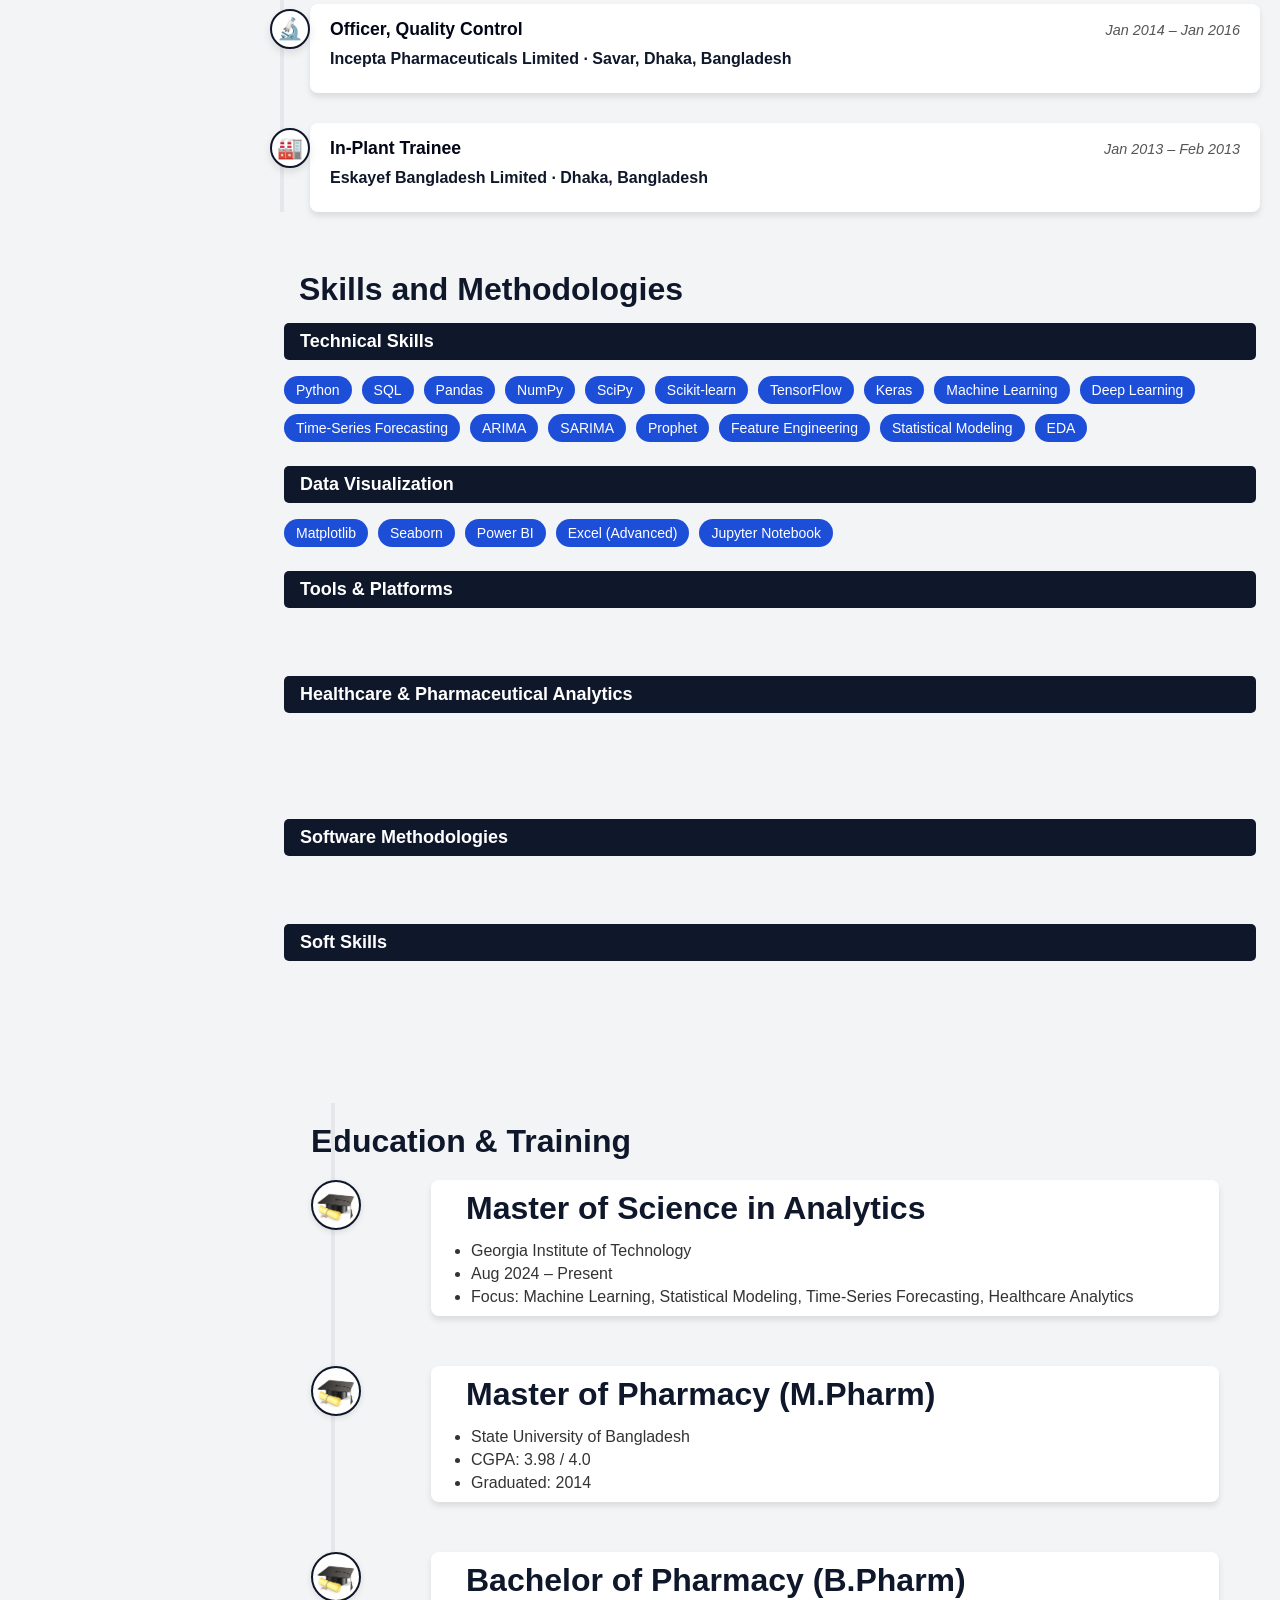
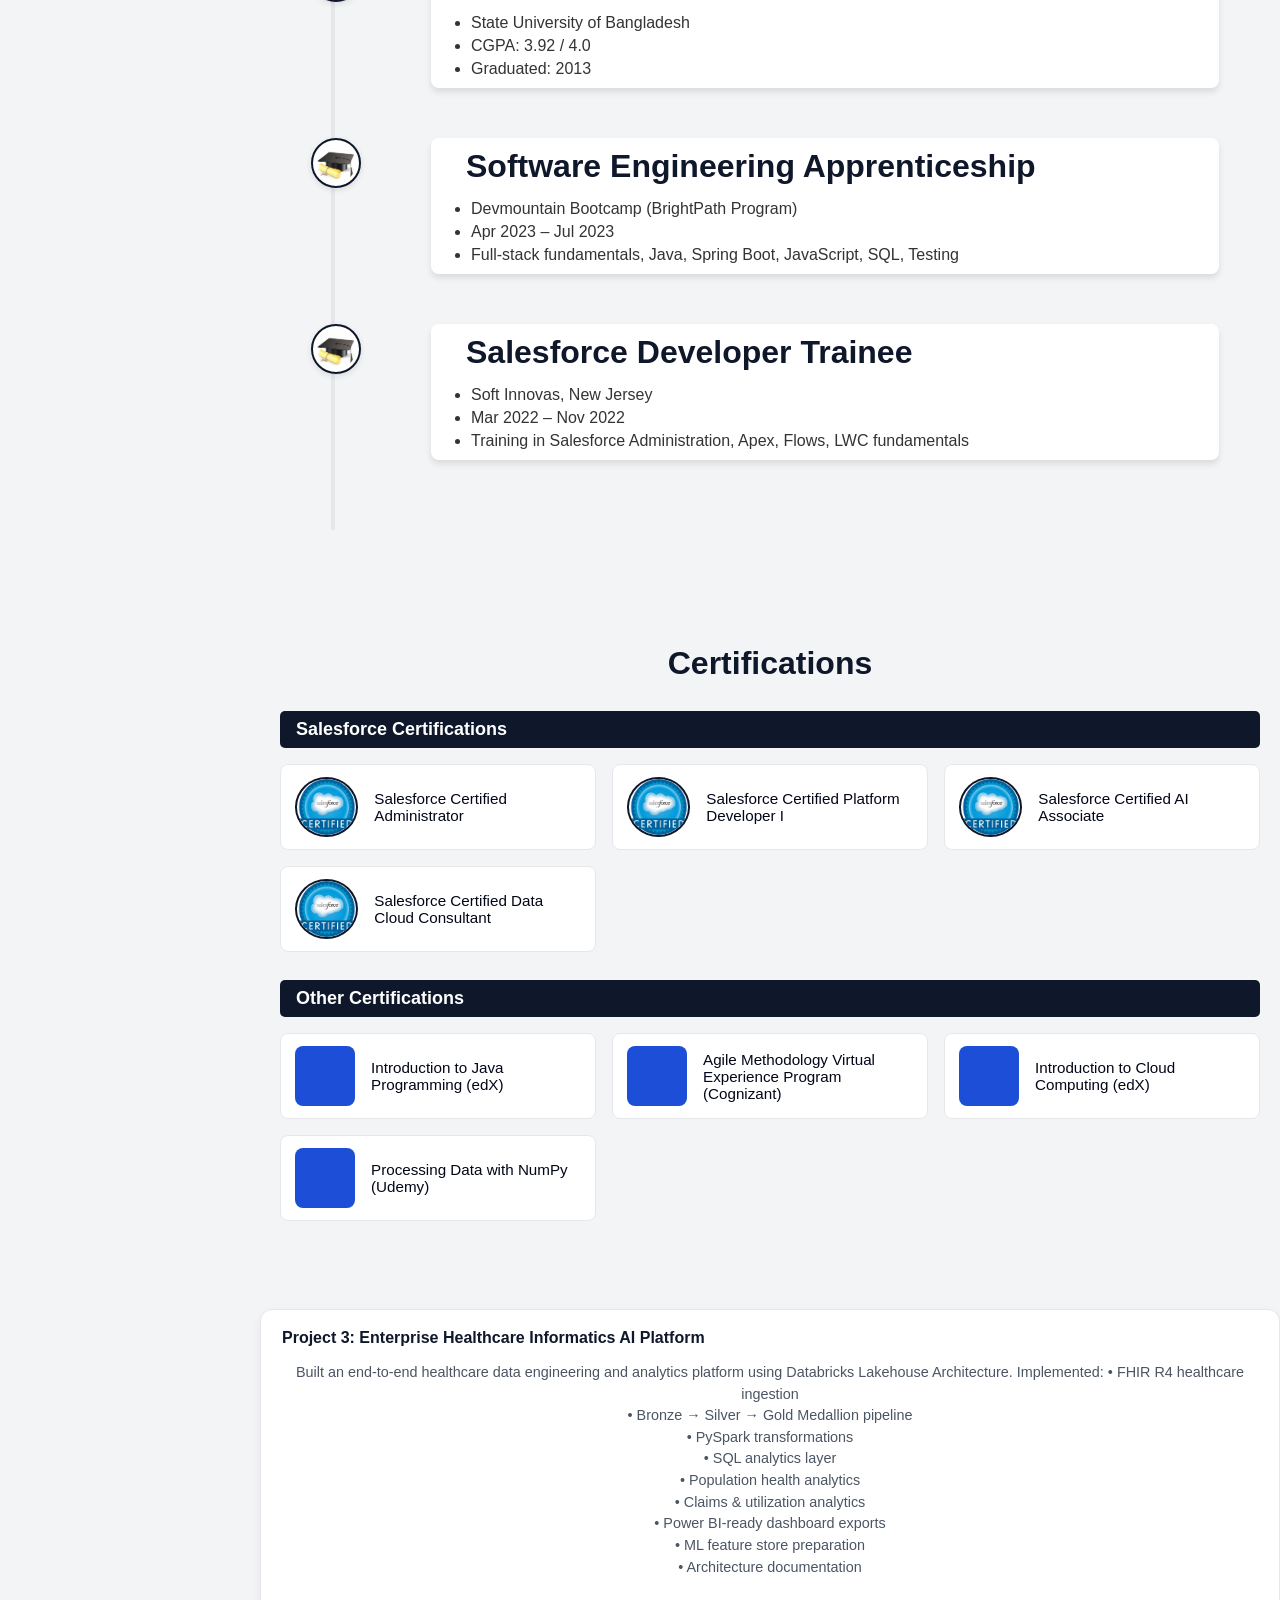
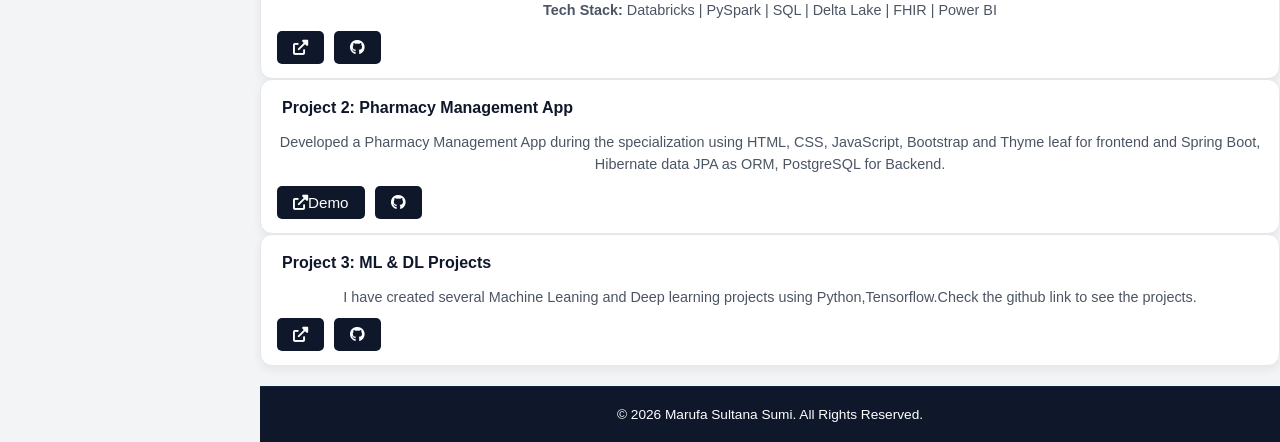
==== commit 8b9976e8: "Update print statement from 'Hello' to 'Goodbye'" ====
--- a/index.html
+++ b/index.html
@@ -448,26 +448,62 @@
 
 
     <!-- Project Section -->
-    <section id="projects" class="projects-section">
-        <h4>Projects</h4>
-        <p class="projects-intro">
-              Selected projects across full-stack development, machine learning, and deep learning.
-       </p>
-        <div class="projects-grid">
-            <!-- Project Card -->
-            <div class="project-card">
-                <h3 class="project-title">Project 1: Diabetes Management App</h3>
-                <p class="project-description">
-                    Developed a Gestational Diabetes management App for the foundation capstone using HTML, CSS, JavaScript , Axios, node.js, Express.js and PostgreSQL
-                <div class="project-links">
-                    <a href="https://demo-portfolio.com" target="_blank" class="project-link">
-                        <i class="fas fa-external-link-alt"></i>Demo
-                    </a>
-                    <a href="https://github.com/username/portfolio" target="_blank" class="project-link">
-                        <i class="fab fa-github"></i>
-                    </a>
-                </div>
-            </div>
+   <!-- Enterprise Healthcare Informatics AI Platform -->
+
+<div class="project-card">
+
+    <h3 class="project-title">
+        Project 3: Enterprise Healthcare Informatics AI Platform
+    </h3>
+
+    <p class="project-description">
+
+        Built an end-to-end healthcare data engineering and analytics platform using
+        Databricks Lakehouse Architecture.
+
+        Implemented:
+
+        • FHIR R4 healthcare ingestion<br>
+        • Bronze → Silver → Gold Medallion pipeline<br>
+        • PySpark transformations<br>
+        • SQL analytics layer<br>
+        • Population health analytics<br>
+        • Claims & utilization analytics<br>
+        • Power BI-ready dashboard exports<br>
+        • ML feature store preparation<br>
+        • Architecture documentation
+
+        <br><br>
+
+        <strong>Tech Stack:</strong>
+
+        Databricks | PySpark | SQL | Delta Lake | FHIR | Power BI
+
+    </p>
+
+    <div class="project-links">
+
+        <a
+        href="https://github.com/marufasumi/enterprise-healthcare-informatics-ai-platform"
+        target="_blank"
+        class="project-link">
+
+            <i class="fas fa-external-link-alt"></i>
+
+        </a>
+
+        <a
+        href="https://github.com/marufasumi/enterprise-healthcare-informatics-ai-platform"
+        target="_blank"
+        class="project-link">
+
+            <i class="fab fa-github"></i>
+
+        </a>
+
+    </div>
+
+</div>
 
             <!-- Project Card -->
             <div class="project-card">
@@ -507,7 +543,7 @@
 
 <!--Footer-->
 <div class="footer-bottom">
-    <p>&copy; 2024 Marufa Sultana Sumi. All Rights Reserved.</p>
+    <p>&copy; 2026 Marufa Sultana Sumi. All Rights Reserved.</p>
 </div>
 
 
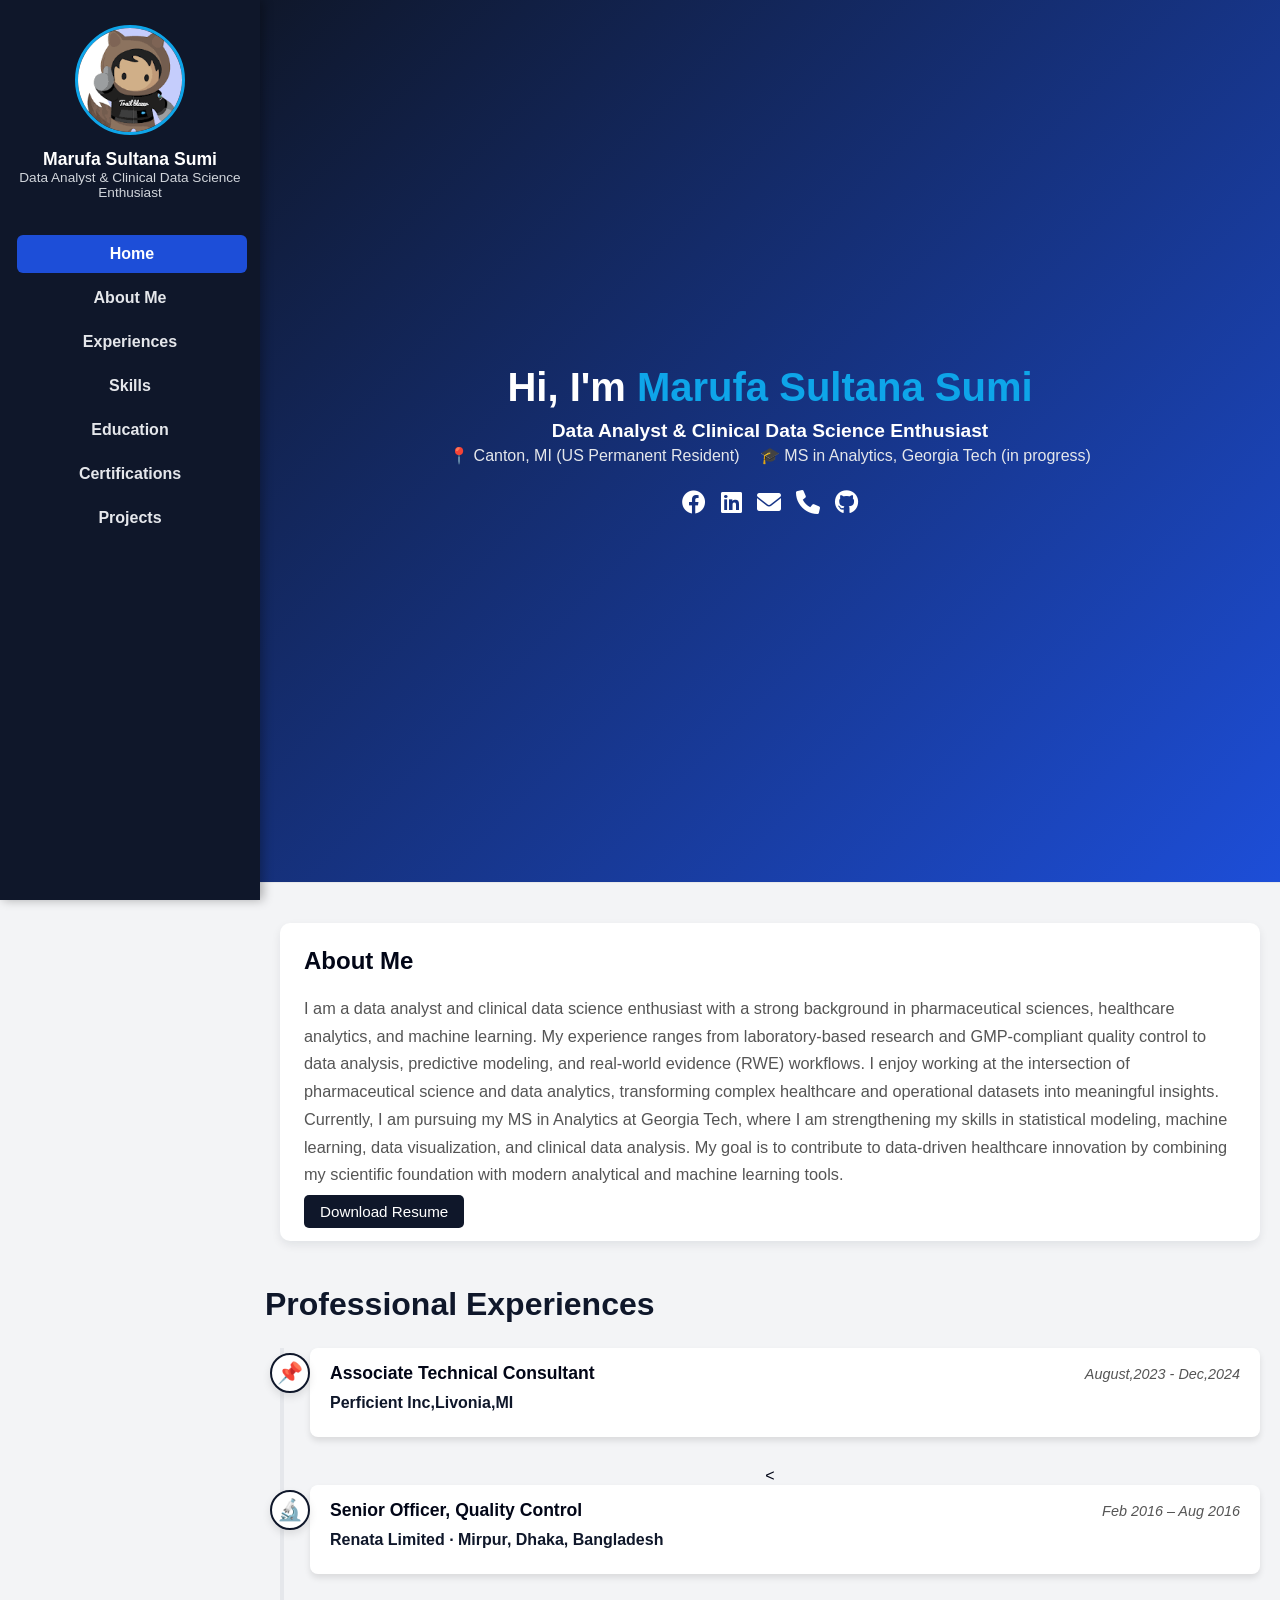
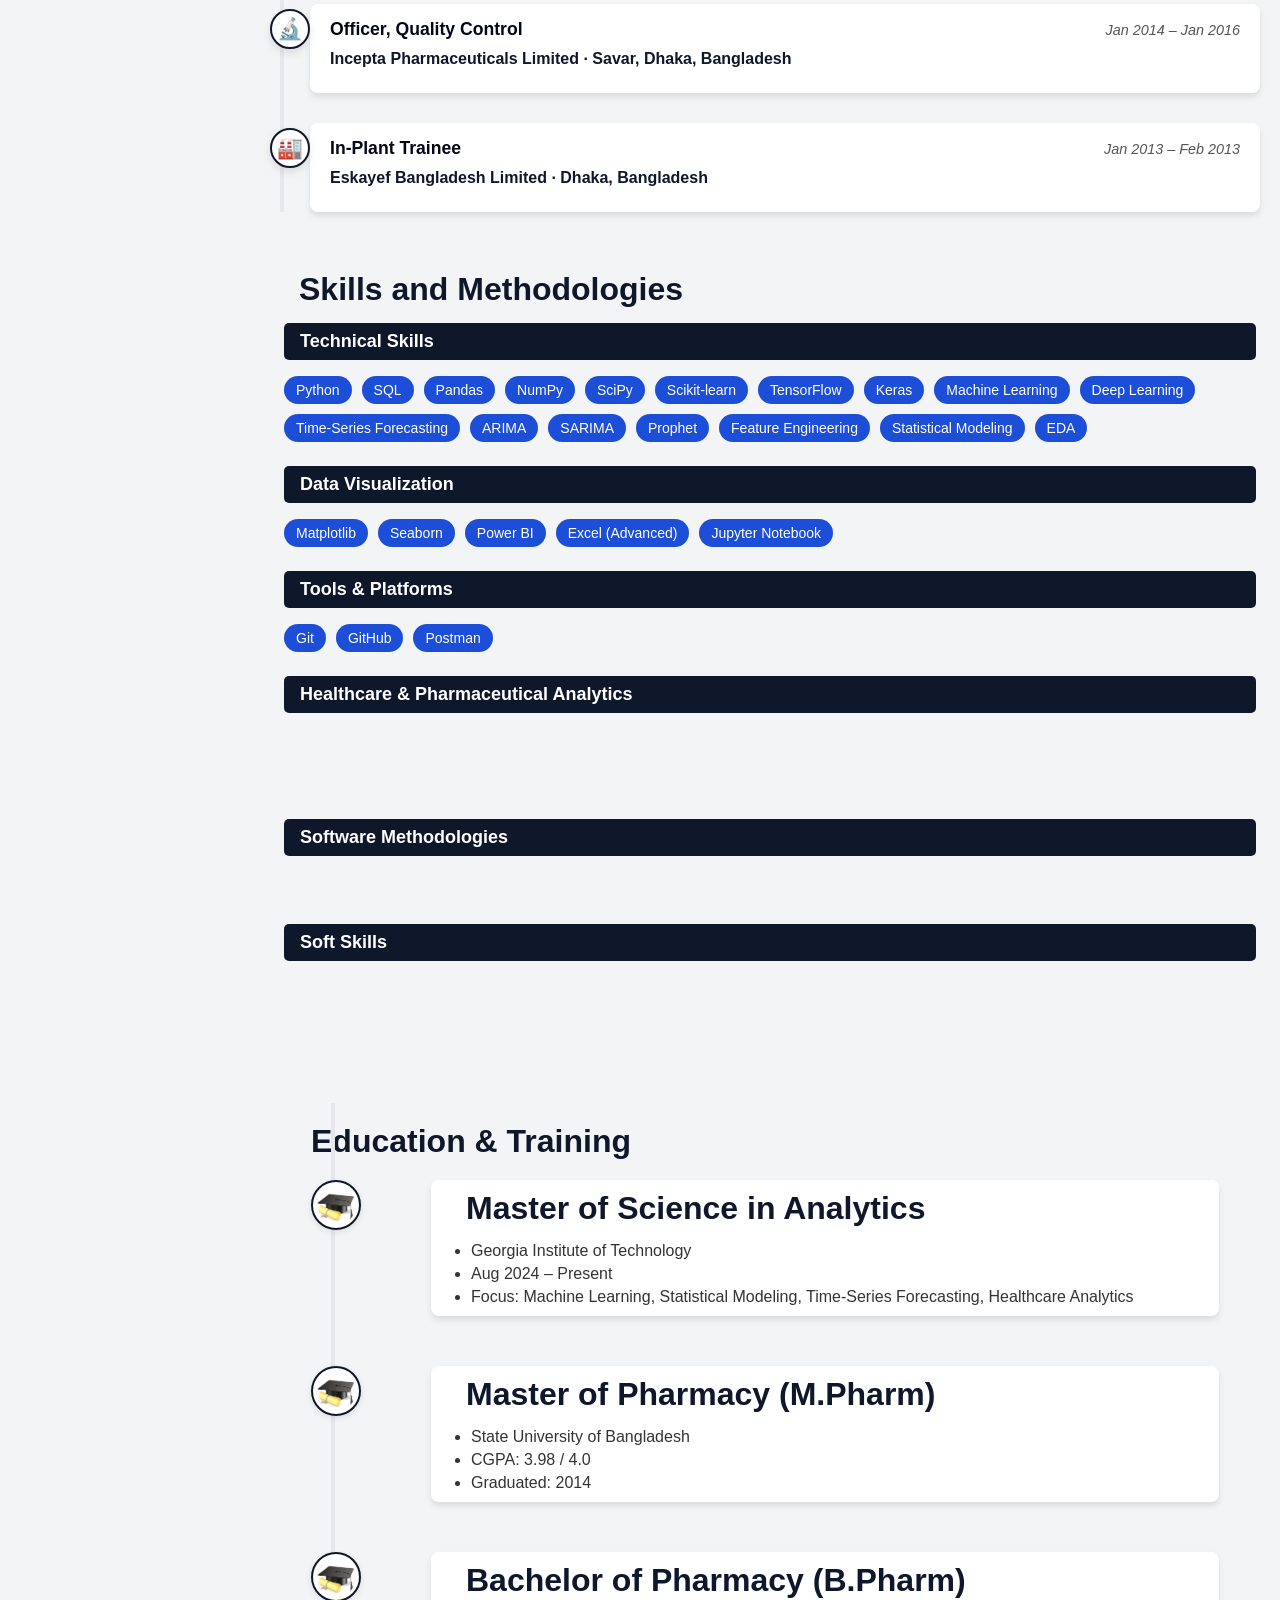
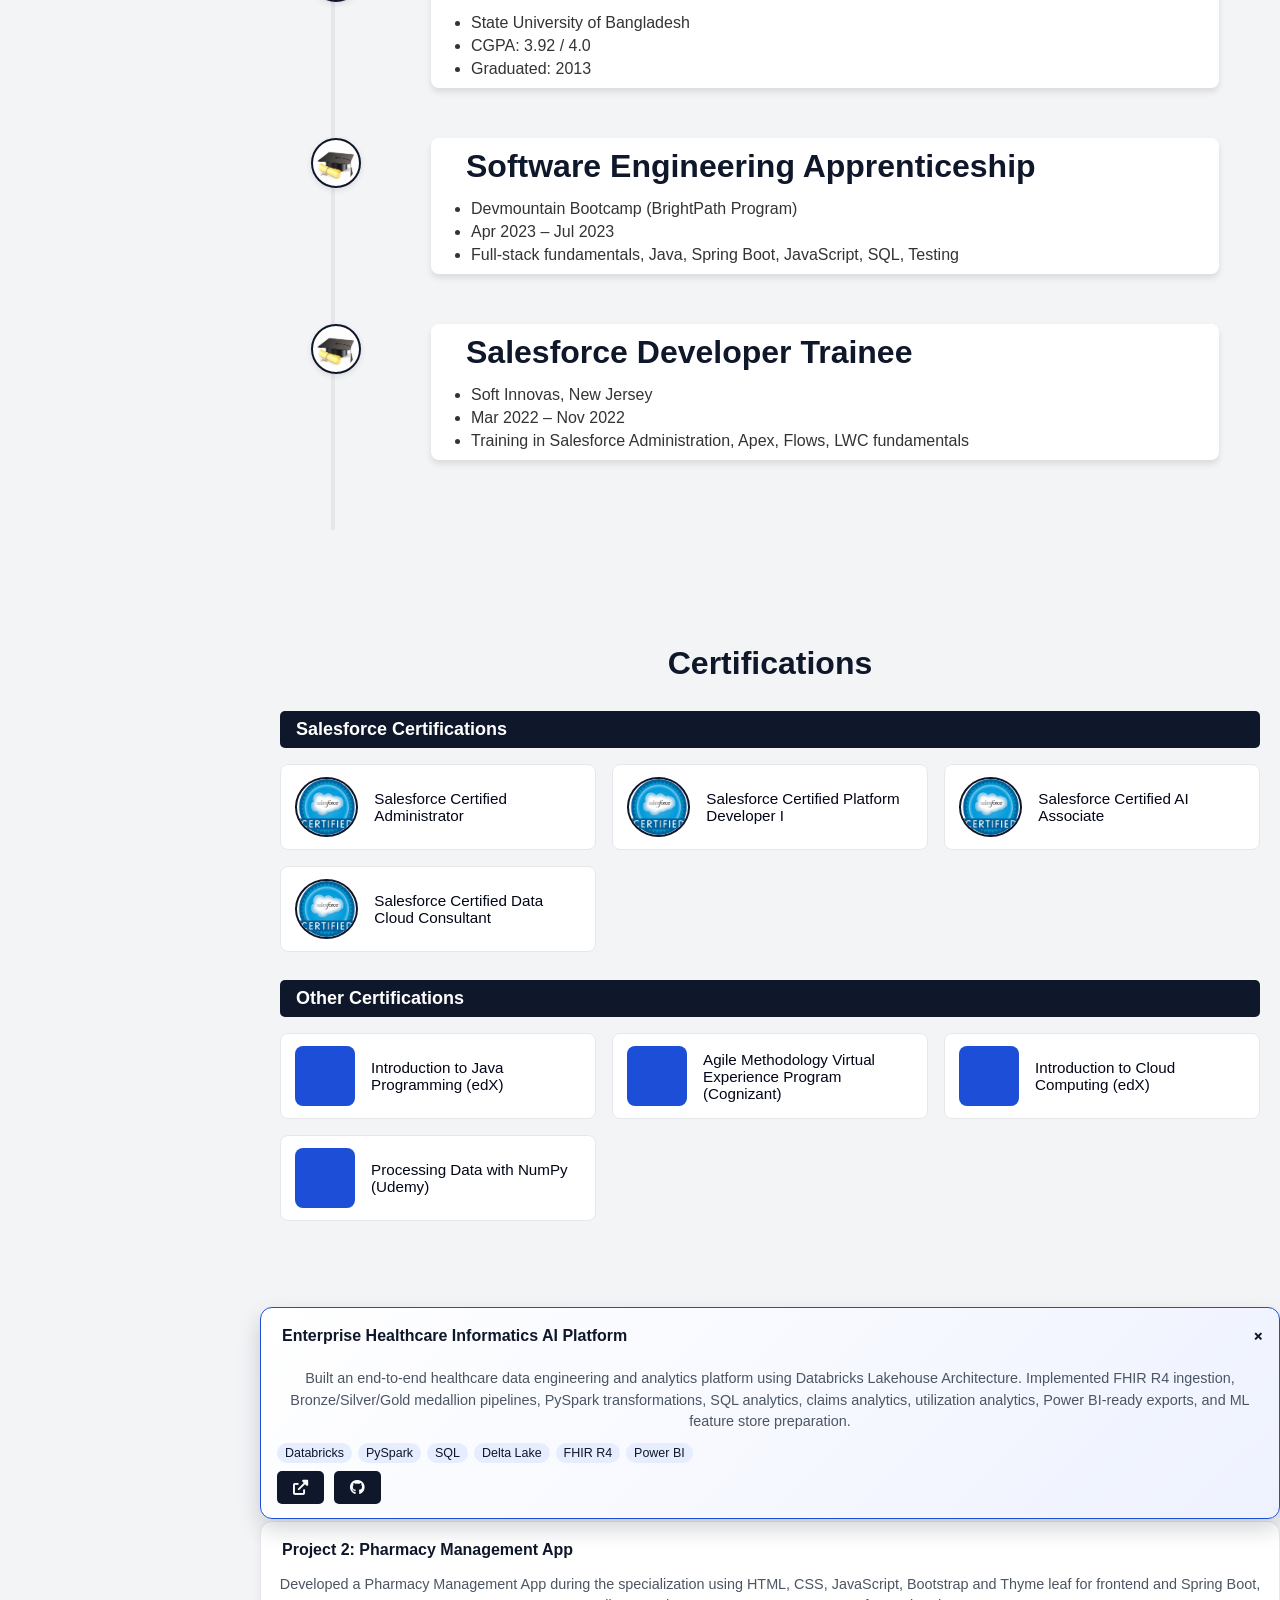
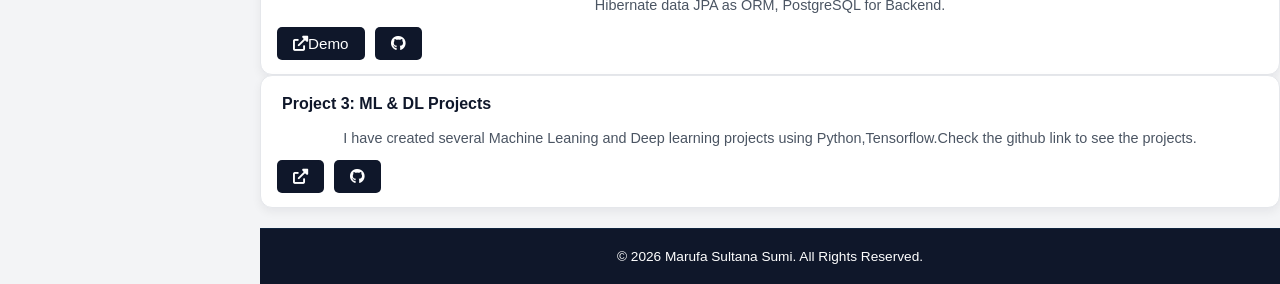
==== commit 641ea2fe: "Update index.html" ====
--- a/index.html
+++ b/index.html
@@ -450,56 +450,48 @@
     <!-- Project Section -->
    <!-- Enterprise Healthcare Informatics AI Platform -->
 
-<div class="project-card">
-
-    <h3 class="project-title">
-        Project 3: Enterprise Healthcare Informatics AI Platform
-    </h3>
-
-    <p class="project-description">
-
-        Built an end-to-end healthcare data engineering and analytics platform using
-        Databricks Lakehouse Architecture.
-
-        Implemented:
-
-        • FHIR R4 healthcare ingestion<br>
-        • Bronze → Silver → Gold Medallion pipeline<br>
-        • PySpark transformations<br>
-        • SQL analytics layer<br>
-        • Population health analytics<br>
-        • Claims & utilization analytics<br>
-        • Power BI-ready dashboard exports<br>
-        • ML feature store preparation<br>
-        • Architecture documentation
-
-        <br><br>
-
-        <strong>Tech Stack:</strong>
-
-        Databricks | PySpark | SQL | Delta Lake | FHIR | Power BI
-
-    </p>
-
-    <div class="project-links">
-
-        <a
-        href="https://github.com/marufasumi/enterprise-healthcare-informatics-ai-platform"
-        target="_blank"
-        class="project-link">
-
-            <i class="fas fa-external-link-alt"></i>
-
-        </a>
-
-        <a
-        href="https://github.com/marufasumi/enterprise-healthcare-informatics-ai-platform"
-        target="_blank"
-        class="project-link">
-
-            <i class="fab fa-github"></i>
-
-        </a>
+<!-- Enterprise Healthcare Informatics AI Platform -->
+<div class="project-card expanded">
+
+    <div class="project-card-header">
+        <h3 class="project-title">
+            Enterprise Healthcare Informatics AI Platform
+        </h3>
+        <span class="project-card-toggle">+</span>
+    </div>
+
+    <div class="project-card-body">
+
+        <p class="project-description">
+            Built an end-to-end healthcare data engineering and analytics platform using
+            Databricks Lakehouse Architecture. Implemented FHIR R4 ingestion,
+            Bronze/Silver/Gold medallion pipelines, PySpark transformations, SQL analytics,
+            claims analytics, utilization analytics, Power BI-ready exports, and ML feature
+            store preparation.
+        </p>
+
+        <div class="project-tags">
+            <span class="project-tag">Databricks</span>
+            <span class="project-tag">PySpark</span>
+            <span class="project-tag">SQL</span>
+            <span class="project-tag">Delta Lake</span>
+            <span class="project-tag">FHIR R4</span>
+            <span class="project-tag">Power BI</span>
+        </div>
+
+        <div class="project-links">
+            <a href="https://github.com/marufasumi/enterprise-healthcare-informatics-ai-platform"
+               target="_blank"
+               class="project-link">
+                <i class="fas fa-external-link-alt"></i>
+            </a>
+
+            <a href="https://github.com/marufasumi/enterprise-healthcare-informatics-ai-platform"
+               target="_blank"
+               class="project-link">
+                <i class="fab fa-github"></i>
+            </a>
+        </div>
 
     </div>
 
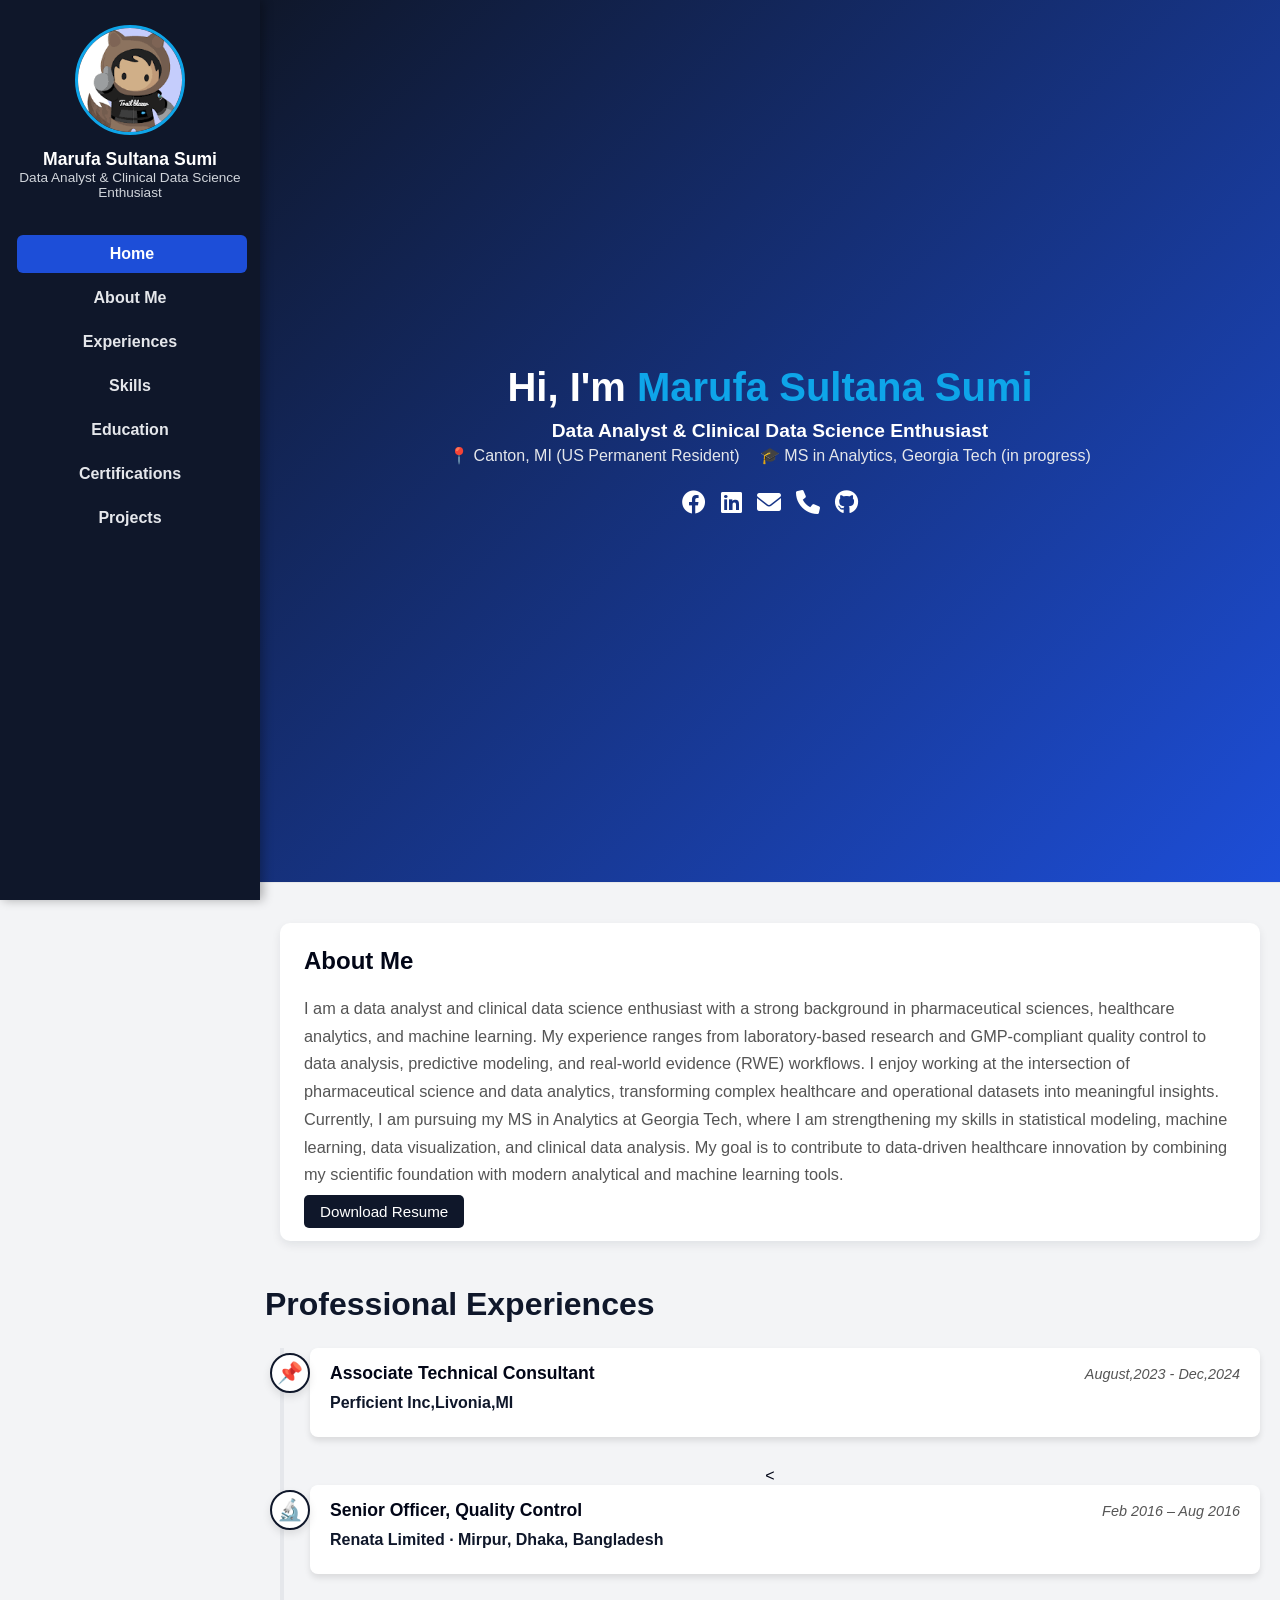
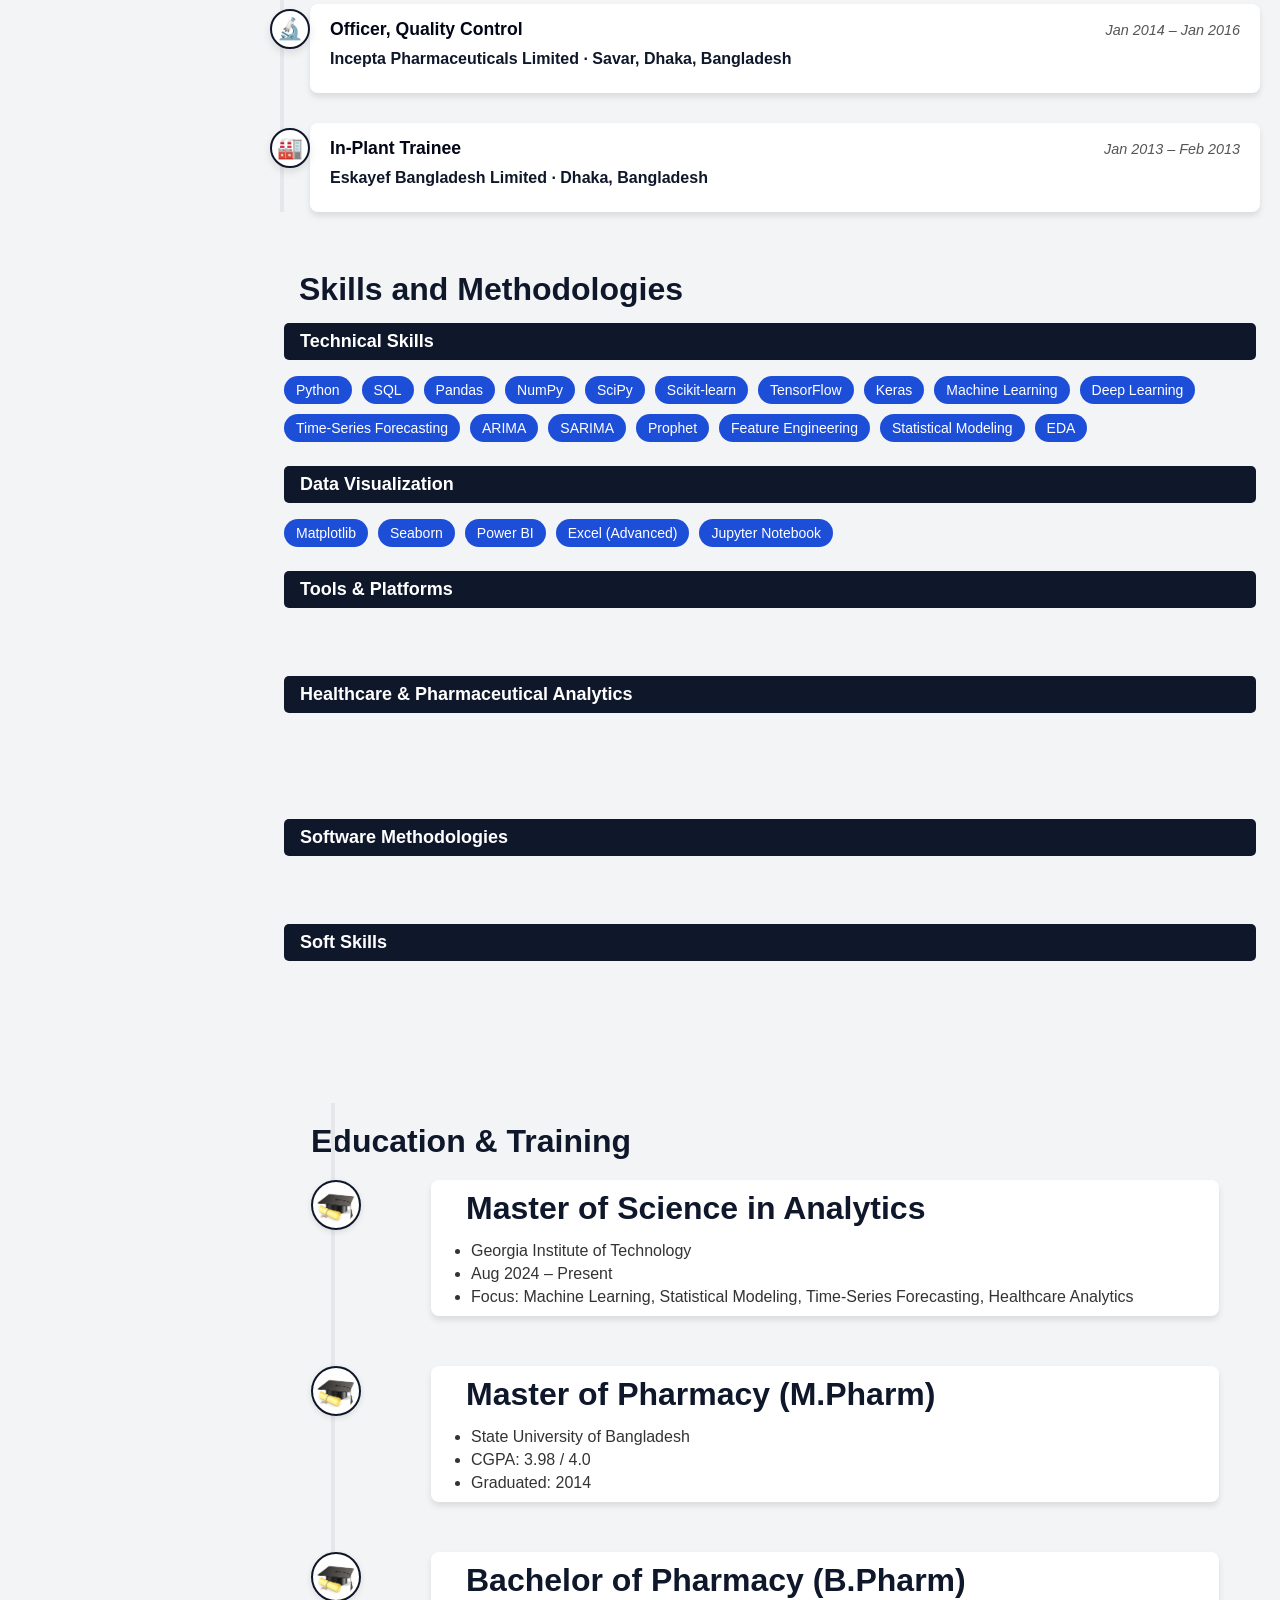
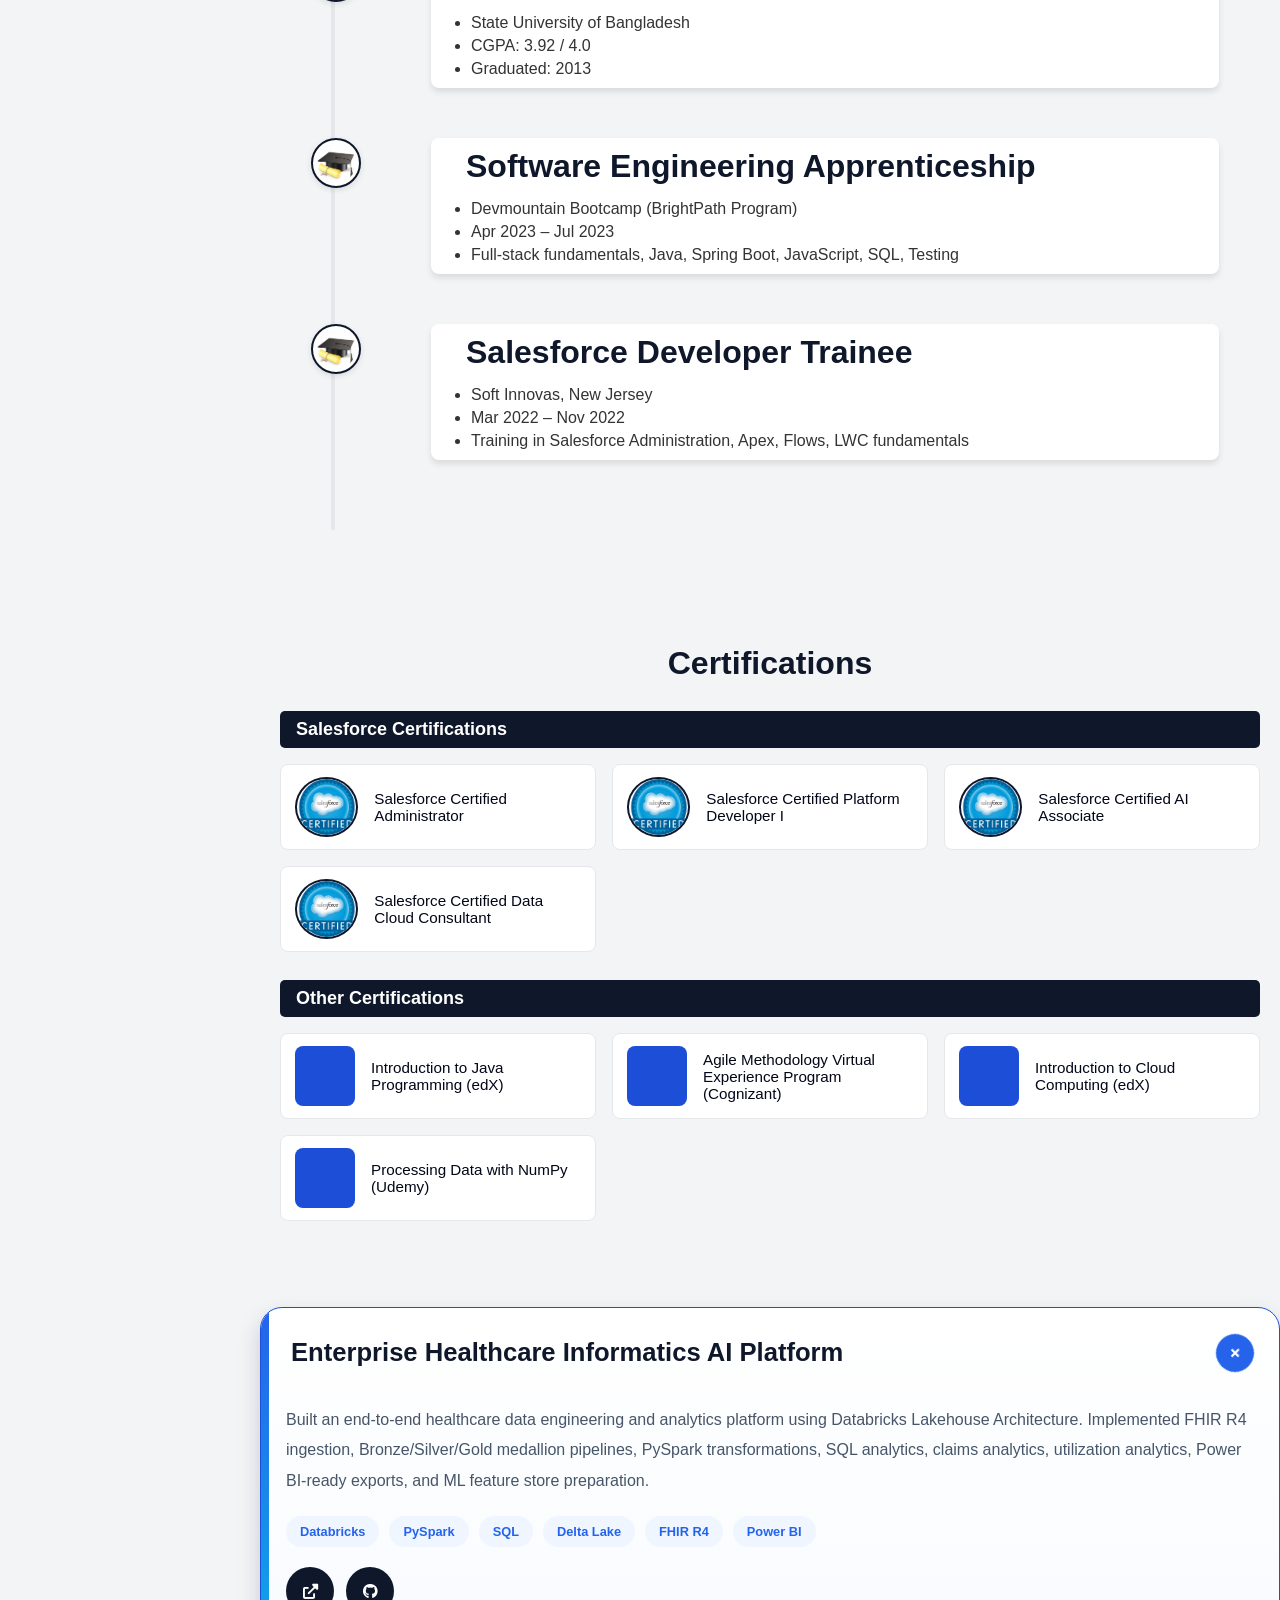
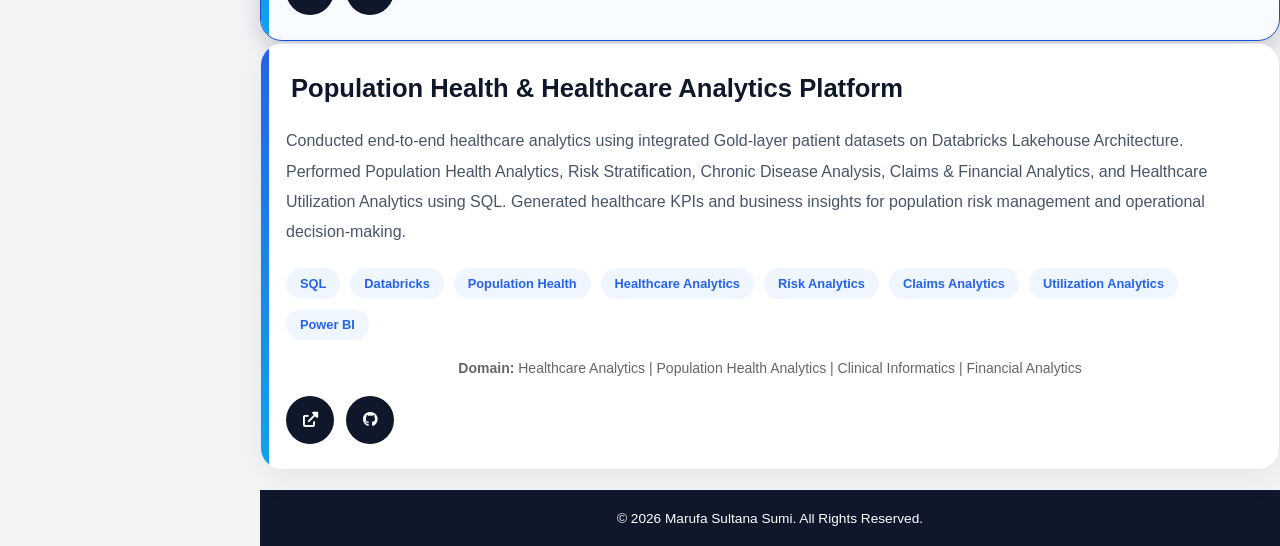
==== commit b54e3ed0: "Update index.html" ====
--- a/index.html
+++ b/index.html
@@ -496,38 +496,92 @@
     </div>
 
 </div>
-
-            <!-- Project Card -->
-            <div class="project-card">
-                <h3 class="project-title">Project 2: Pharmacy Management App</h3>
-                <p class="project-description">
-                    Developed a Pharmacy Management App during the specialization using HTML, CSS, JavaScript, Bootstrap and Thyme leaf for frontend and Spring Boot, Hibernate data JPA as ORM, PostgreSQL for Backend.
-                </p>
-                <div class="project-links">
-                    <a href="https://demo-ecommerce.com" target="_blank" class="project-link">
-                        <i class="fas fa-external-link-alt"></i>Demo
-                    </a>
-                    <a href="https://github.com/username/ecommerce" target="_blank" class="project-link">
-                        <i class="fab fa-github"></i> 
-                    </a>
-                </div>
-            </div>
-
-            <!-- Additional Projects -->
-            <div class="project-card">
-                <h3 class="project-title">Project 3: ML & DL Projects</h3>
-                <p class="project-description">
-                    I have created several Machine Leaning and Deep learning projects using Python,Tensorflow.Check the github link to see the projects.
-                <div class="project-links">
-                    <a href="https://github.com/marufasumi/Python-for-Data-Science-My-Learning/tree/6.Deep_Learning" target="_blank" class="project-link">
-                        <i class="fas fa-external-link-alt"></i>
-                    </a>
-                    <a href="https://github.com/marufasumi/Python-for-Data-Science-My-Learning/tree/6.Deep_Learning" target="_blank" class="project-link">
-                        <i class="fab fa-github"></i> 
-                    </a>
-                </div>
-            </div>
-        </div>
+<!- HEALTHCATRE ANALYTICS CARD -->
+
+      <!-- Population Health & Healthcare Analytics Platform -->
+
+<div class="project-card">
+
+    <h3 class="project-title">
+        Population Health & Healthcare Analytics Platform
+    </h3>
+
+
+    <p class="project-description">
+
+        Conducted end-to-end healthcare analytics using integrated Gold-layer
+        patient datasets on Databricks Lakehouse Architecture.
+
+        Performed Population Health Analytics, Risk Stratification,
+        Chronic Disease Analysis, Claims & Financial Analytics,
+        and Healthcare Utilization Analytics using SQL.
+
+        Generated healthcare KPIs and business insights for
+        population risk management and operational decision-making.
+
+    </p>
+
+
+    <div class="project-tags">
+
+        <span class="project-tag">SQL</span>
+
+        <span class="project-tag">Databricks</span>
+
+        <span class="project-tag">Population Health</span>
+
+        <span class="project-tag">Healthcare Analytics</span>
+
+        <span class="project-tag">Risk Analytics</span>
+
+        <span class="project-tag">Claims Analytics</span>
+
+        <span class="project-tag">Utilization Analytics</span>
+
+        <span class="project-tag">Power BI</span>
+
+    </div>
+
+
+    <div style="margin-top:12px; font-size:14px; color:#666;">
+
+        <strong>Domain:</strong>
+
+        Healthcare Analytics |
+        Population Health Analytics |
+        Clinical Informatics |
+        Financial Analytics
+
+    </div>
+
+
+    <div class="project-links">
+
+        <a href="https://github.com/marufasumi/enterprise-healthcare-informatics-ai-platform"
+           target="_blank"
+           class="project-link">
+
+            <i class="fas fa-external-link-alt"></i>
+
+        </a>
+
+
+
+        <a href="https://github.com/marufasumi/enterprise-healthcare-informatics-ai-platform"
+           target="_blank"
+           class="project-link">
+
+            <i class="fab fa-github"></i>
+
+        </a>
+
+    </div>
+
+</div>
+      
+           
+
+          
     </section>
 
    
--- a/style.css
+++ b/style.css
@@ -1234,3 +1234,285 @@
     transform: translateY(0);
   }
 }
+
+
+
+/* =====================================
+   PROJECT SECTION
+===================================== */
+
+.projects-grid{
+    display:grid;
+    grid-template-columns:
+    repeat(auto-fit,minmax(350px,1fr));
+
+    gap:25px;
+}
+
+
+/* CARD */
+
+.project-card{
+
+    background:#fff;
+
+    border-radius:22px;
+
+    padding:25px;
+
+    position:relative;
+
+    overflow:hidden;
+
+    border:1px solid #e2e8f0;
+
+    box-shadow:
+    0 10px 30px rgba(0,0,0,.05);
+
+    transition:.35s ease;
+}
+
+
+/* LEFT ACCENT */
+
+.project-card::before{
+
+    content:"";
+
+    position:absolute;
+
+    left:0;
+    top:0;
+
+    width:8px;
+    height:100%;
+
+    background:
+    linear-gradient(
+      180deg,
+      #2563eb,
+      #0ea5e9
+    );
+}
+
+
+/* Hover */
+
+.project-card:hover{
+
+    transform:
+    translateY(-8px);
+
+    box-shadow:
+    0 18px 45px rgba(0,0,0,.12);
+}
+
+
+
+/* HEADER */
+
+.project-card-header{
+
+    display:flex;
+
+    justify-content:
+    space-between;
+
+    align-items:center;
+}
+
+
+.project-title{
+
+    font-size:1.6rem;
+
+    font-weight:700;
+
+    color:#0f172a;
+
+    margin:0;
+}
+
+
+
+/* EXPAND BUTTON */
+
+.project-card-toggle{
+
+    width:38px;
+    height:38px;
+
+    border-radius:50%;
+
+    background:#eff6ff;
+
+    color:#2563eb;
+
+    display:flex;
+
+    justify-content:center;
+    align-items:center;
+
+    font-size:20px;
+
+    transition:.3s;
+}
+
+
+.project-card.expanded
+.project-card-toggle{
+
+    transform:rotate(45deg);
+
+    background:#2563eb;
+
+    color:white;
+}
+
+
+
+/* DESCRIPTION */
+
+.project-description{
+
+    margin-top:18px;
+
+    color:#475569;
+
+    line-height:1.9;
+
+    font-size:1rem;
+
+    text-align:left;
+}
+
+
+
+/* TAGS */
+
+.project-tags{
+
+    display:flex;
+
+    flex-wrap:wrap;
+
+    gap:10px;
+
+    margin:
+    20px 0;
+}
+
+
+.project-tag{
+
+    padding:
+    8px 14px;
+
+    border-radius:30px;
+
+    background:#eff6ff;
+
+    color:#2563eb;
+
+    font-size:.8rem;
+
+    font-weight:600;
+}
+
+
+
+/* LINKS */
+
+.project-links{
+
+    display:flex;
+
+    gap:12px;
+
+    margin-top:20px;
+}
+
+
+/* ICON BUTTONS */
+
+.project-link{
+
+    width:48px;
+    height:48px;
+
+    border-radius:50%;
+
+    background:#0f172a;
+
+    display:flex;
+
+    align-items:center;
+
+    justify-content:center;
+
+    color:white;
+
+    text-decoration:none;
+
+    transition:.3s;
+}
+
+
+.project-link:hover{
+
+    background:#2563eb;
+
+    transform:
+    scale(1.08);
+}
+
+
+
+/* COLLAPSIBLE BODY */
+
+.project-card-body{
+
+    max-height:0;
+
+    overflow:hidden;
+
+    transition:
+    max-height .4s ease;
+}
+
+
+
+.project-card.expanded{
+
+    background:
+    linear-gradient(
+      180deg,
+      white,
+      #f8fbff
+    );
+}
+
+
+.project-card.expanded
+.project-card-body{
+
+    max-height:600px;
+
+    margin-top:15px;
+}
+
+
+
+/* MOBILE */
+
+@media(max-width:768px){
+
+.project-title{
+font-size:1.2rem;
+}
+
+.project-card{
+padding:18px;
+}
+
+}
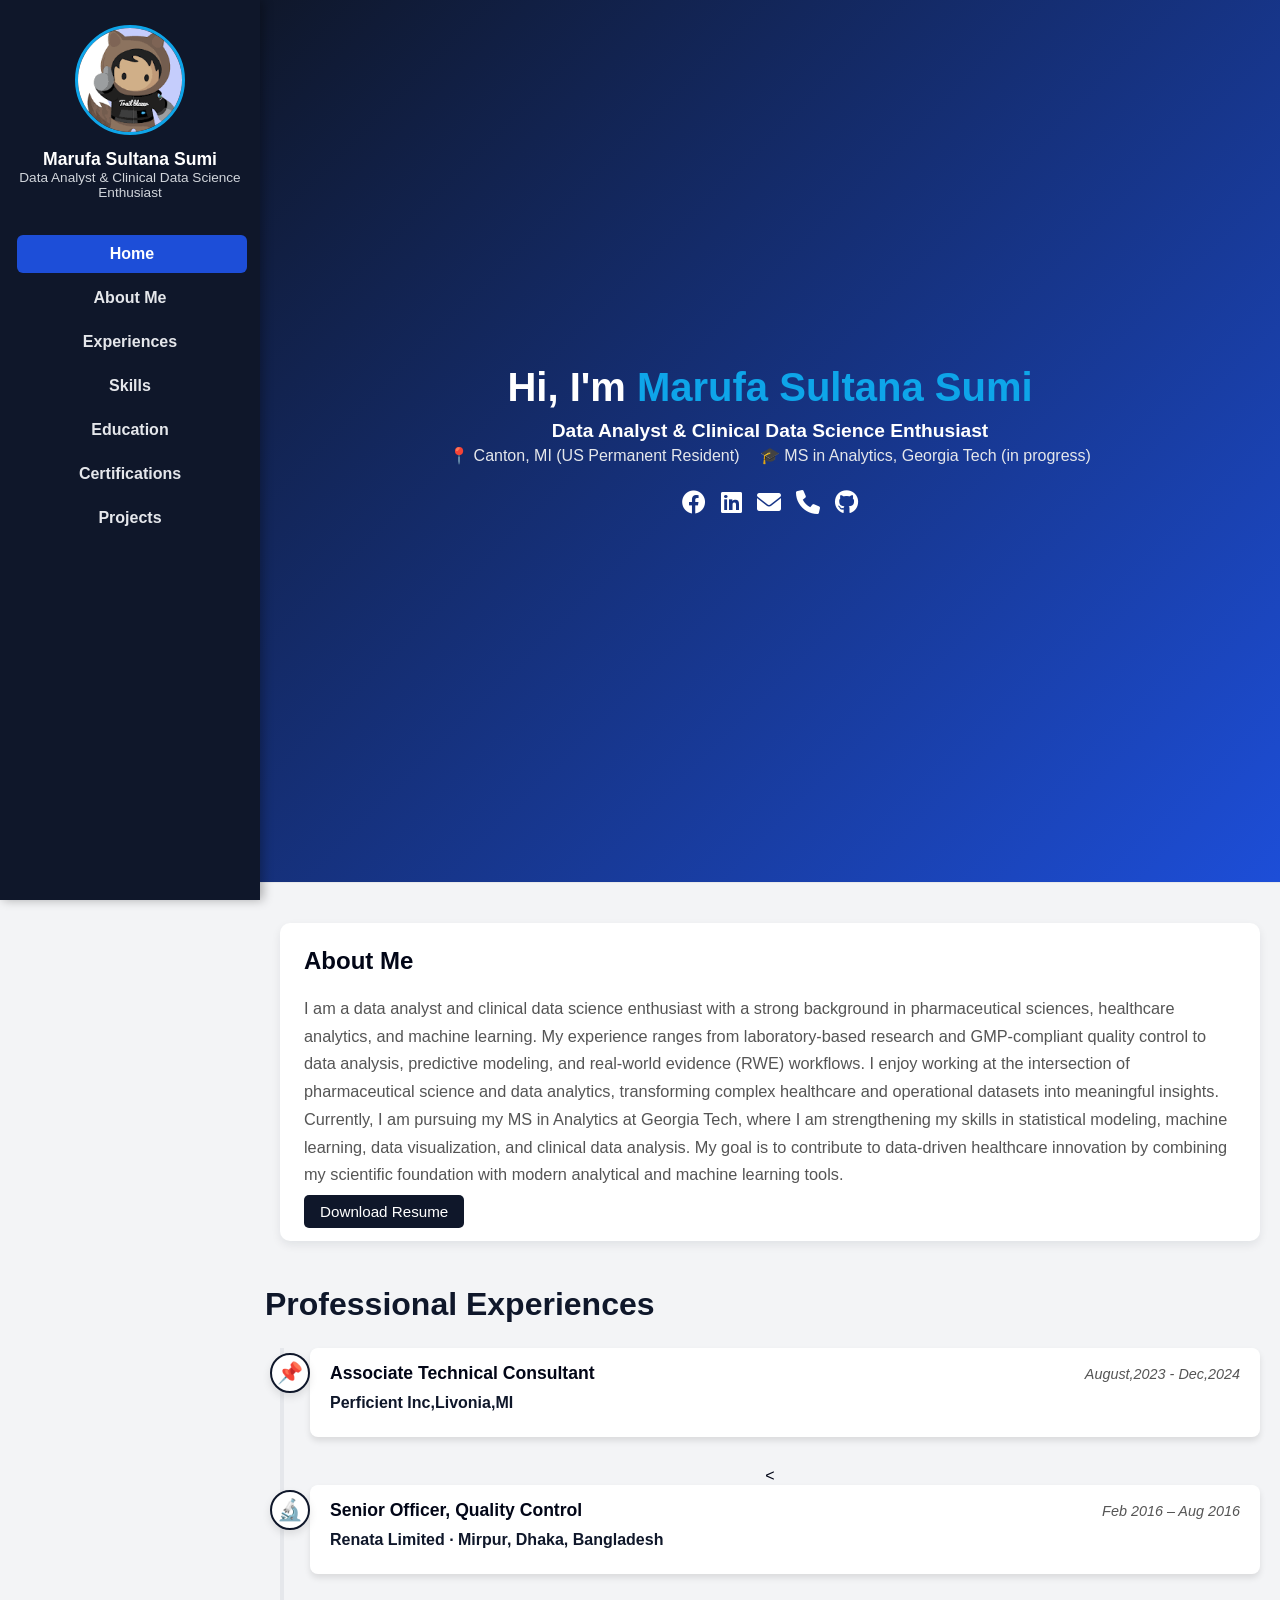
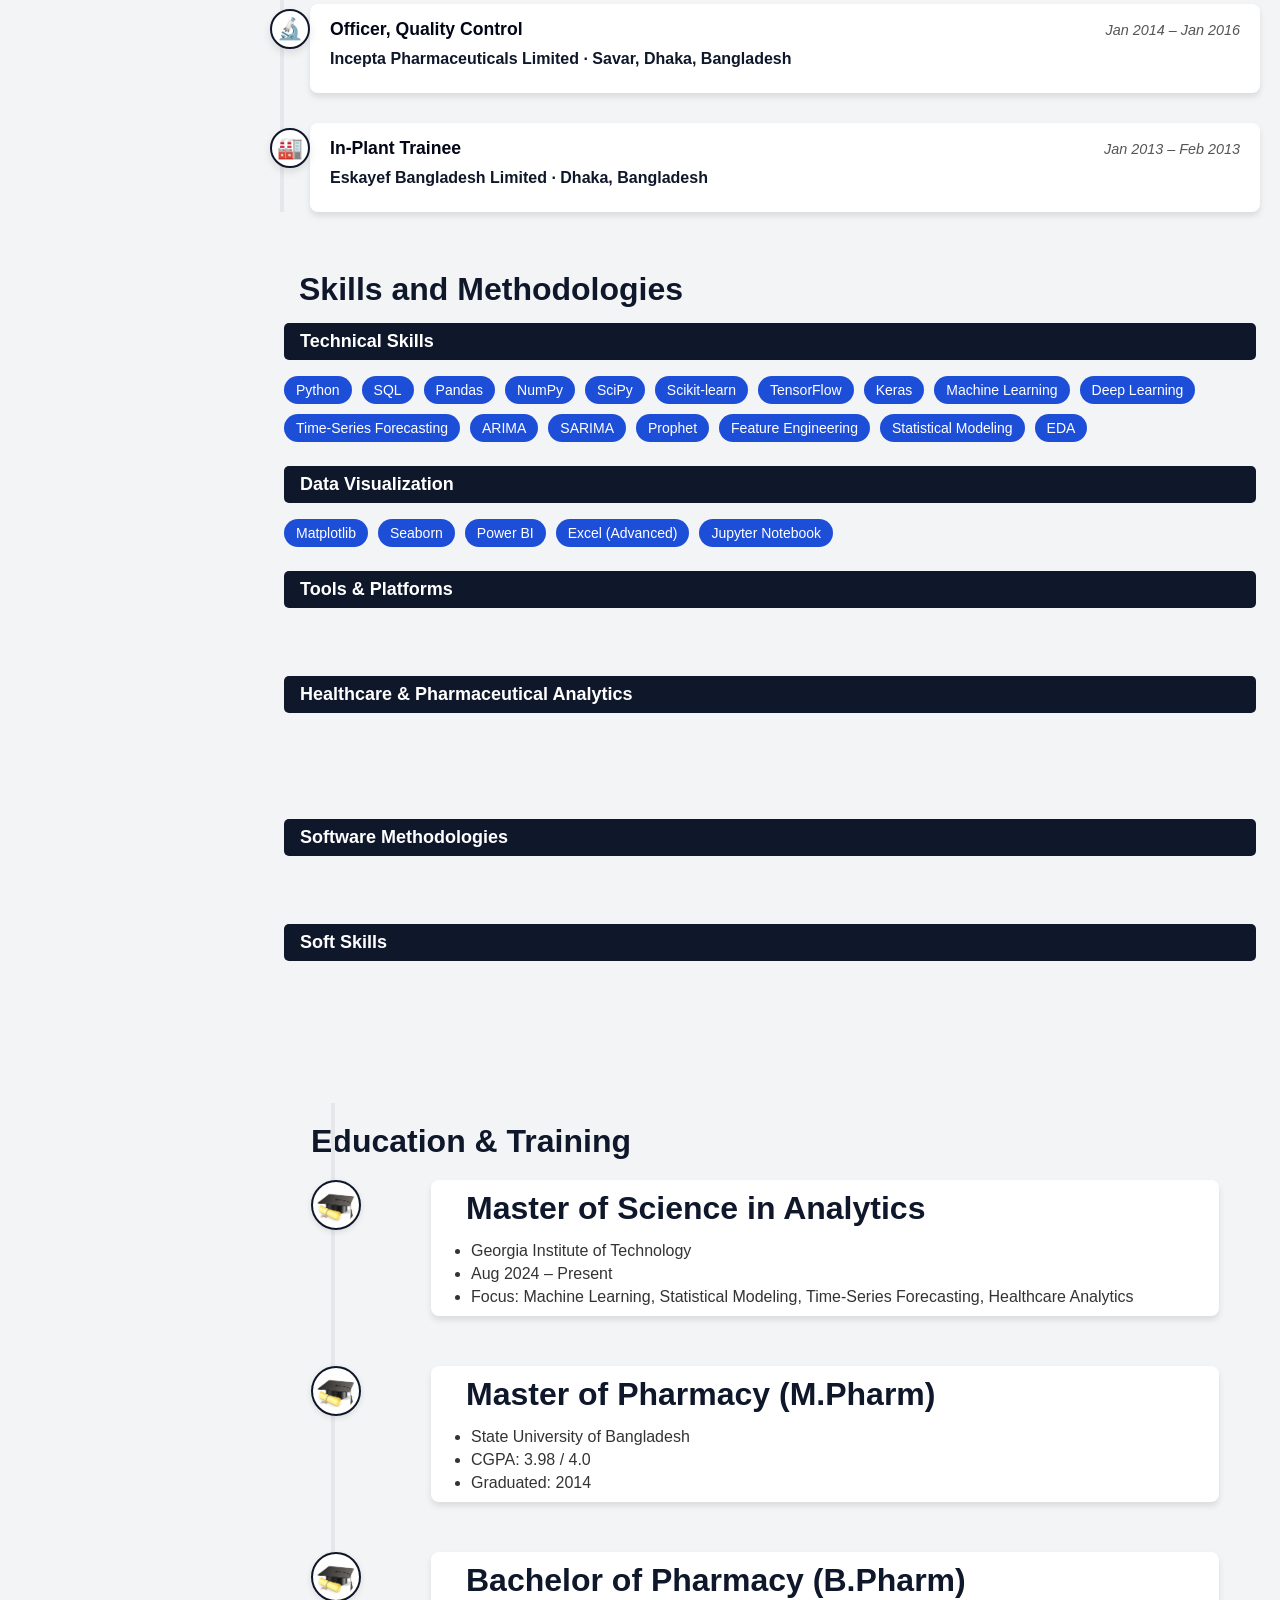
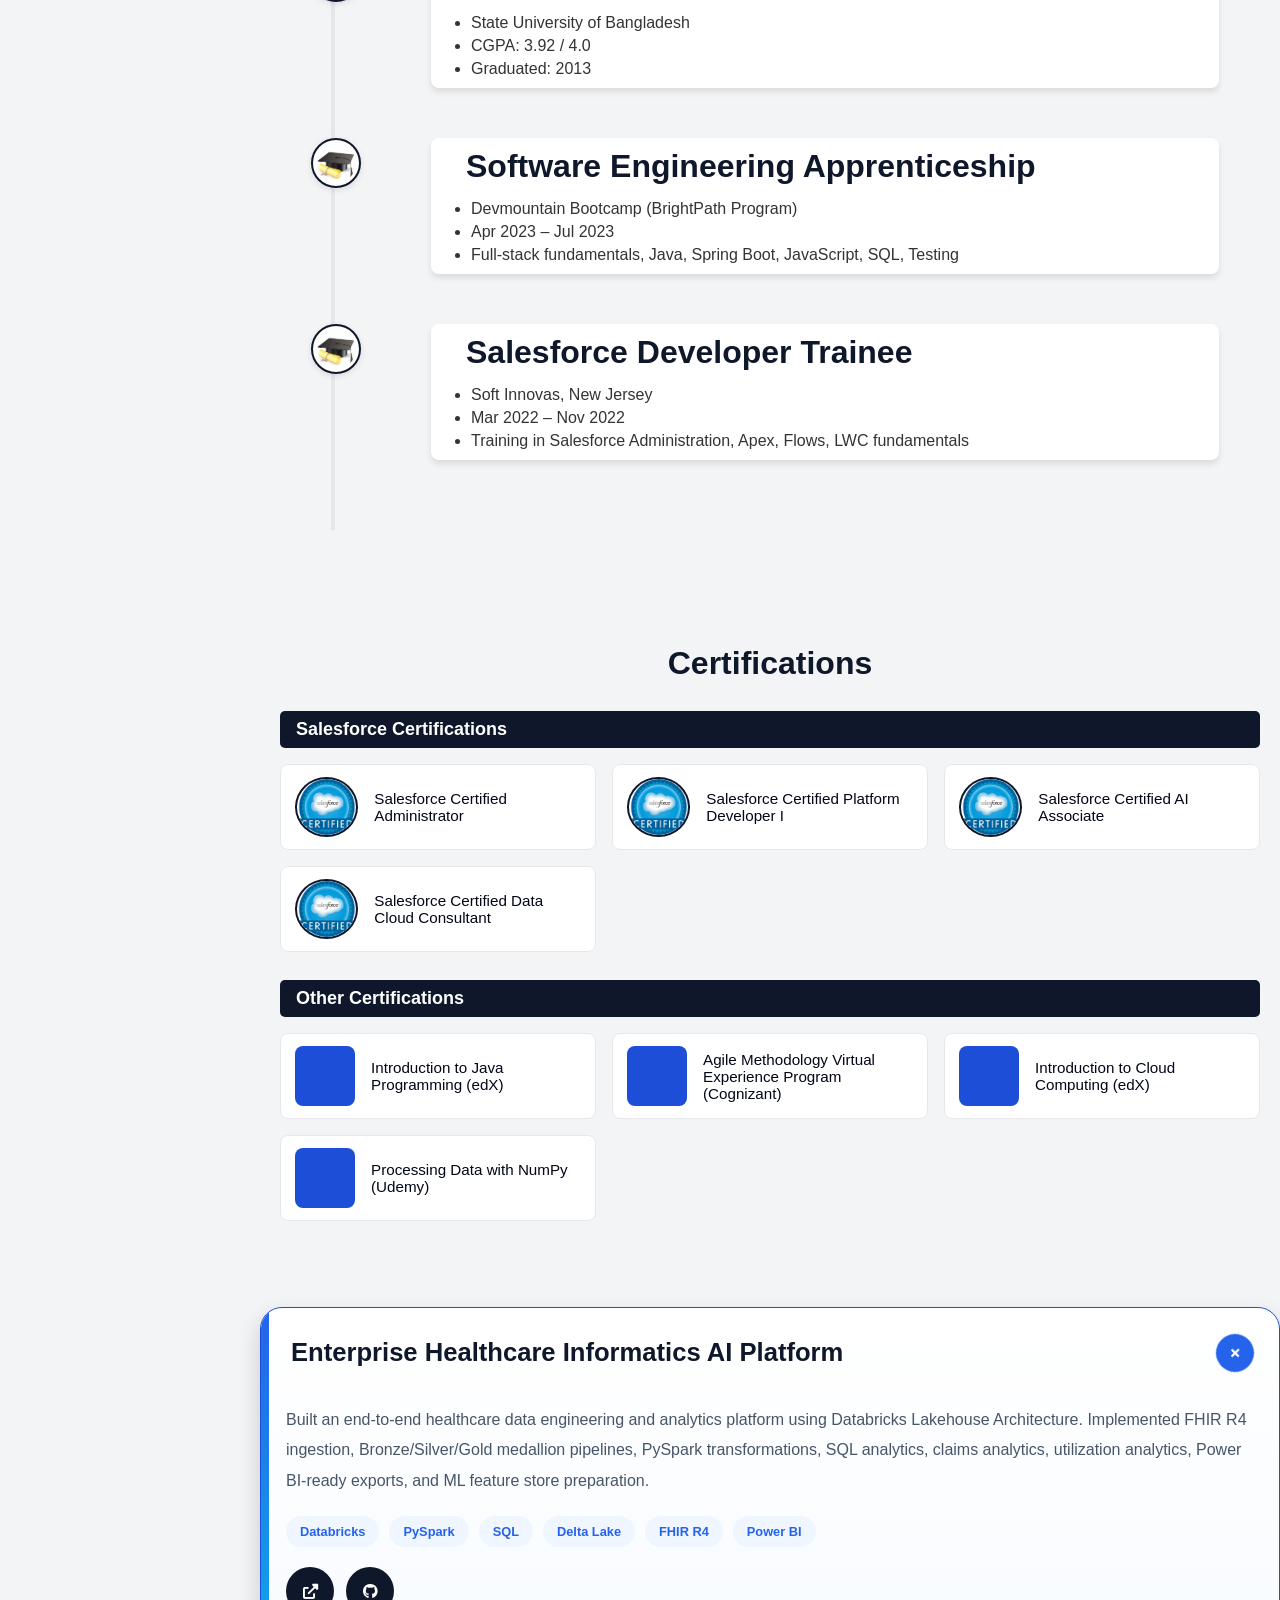
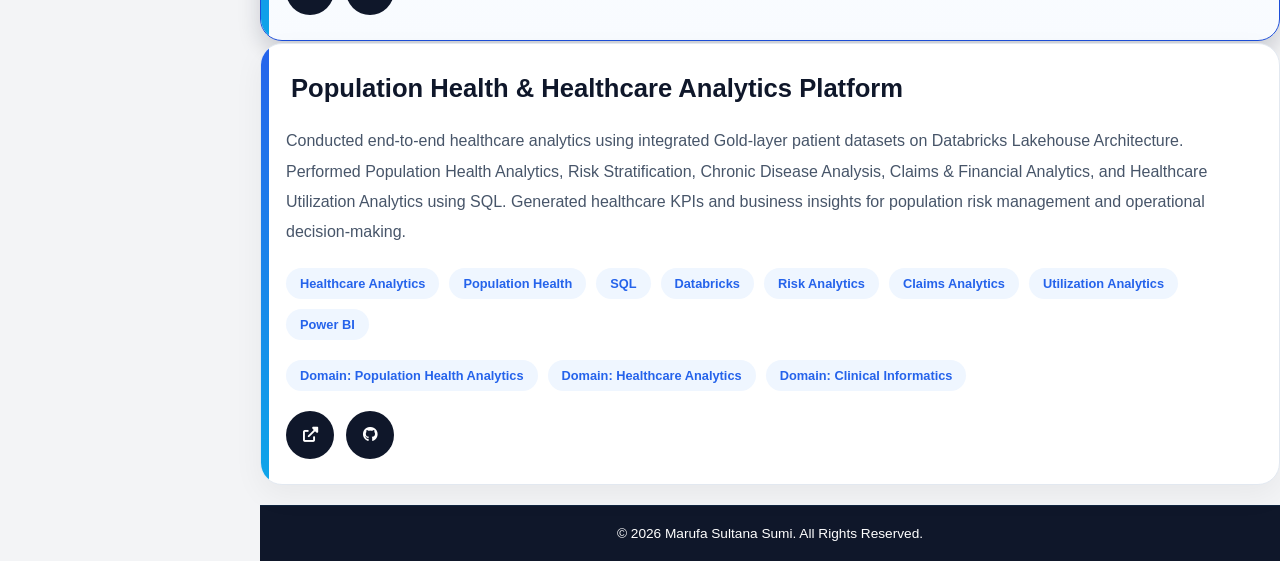
==== commit d7c11645: "Update index.html" ====
--- a/index.html
+++ b/index.html
@@ -496,9 +496,7 @@
     </div>
 
 </div>
-<!- HEALTHCATRE ANALYTICS CARD -->
-
-      <!-- Population Health & Healthcare Analytics Platform -->
+<!-- Population Health & Healthcare Analytics Platform -->
 
 <div class="project-card">
 
@@ -506,7 +504,6 @@
         Population Health & Healthcare Analytics Platform
     </h3>
 
-
     <p class="project-description">
 
         Conducted end-to-end healthcare analytics using integrated Gold-layer
@@ -524,14 +521,14 @@
 
     <div class="project-tags">
 
+        <span class="project-tag">Healthcare Analytics</span>
+
+        <span class="project-tag">Population Health</span>
+
         <span class="project-tag">SQL</span>
 
         <span class="project-tag">Databricks</span>
 
-        <span class="project-tag">Population Health</span>
-
-        <span class="project-tag">Healthcare Analytics</span>
-
         <span class="project-tag">Risk Analytics</span>
 
         <span class="project-tag">Claims Analytics</span>
@@ -543,14 +540,19 @@
     </div>
 
 
-    <div style="margin-top:12px; font-size:14px; color:#666;">
-
-        <strong>Domain:</strong>
-
-        Healthcare Analytics |
-        Population Health Analytics |
-        Clinical Informatics |
-        Financial Analytics
+    <div class="project-tags">
+
+        <span class="project-tag">
+            Domain: Population Health Analytics
+        </span>
+
+        <span class="project-tag">
+            Domain: Healthcare Analytics
+        </span>
+
+        <span class="project-tag">
+            Domain: Clinical Informatics
+        </span>
 
     </div>
 
@@ -566,7 +568,6 @@
         </a>
 
 
-
         <a href="https://github.com/marufasumi/enterprise-healthcare-informatics-ai-platform"
            target="_blank"
            class="project-link">
@@ -578,7 +579,6 @@
     </div>
 
 </div>
-      
            
 
           
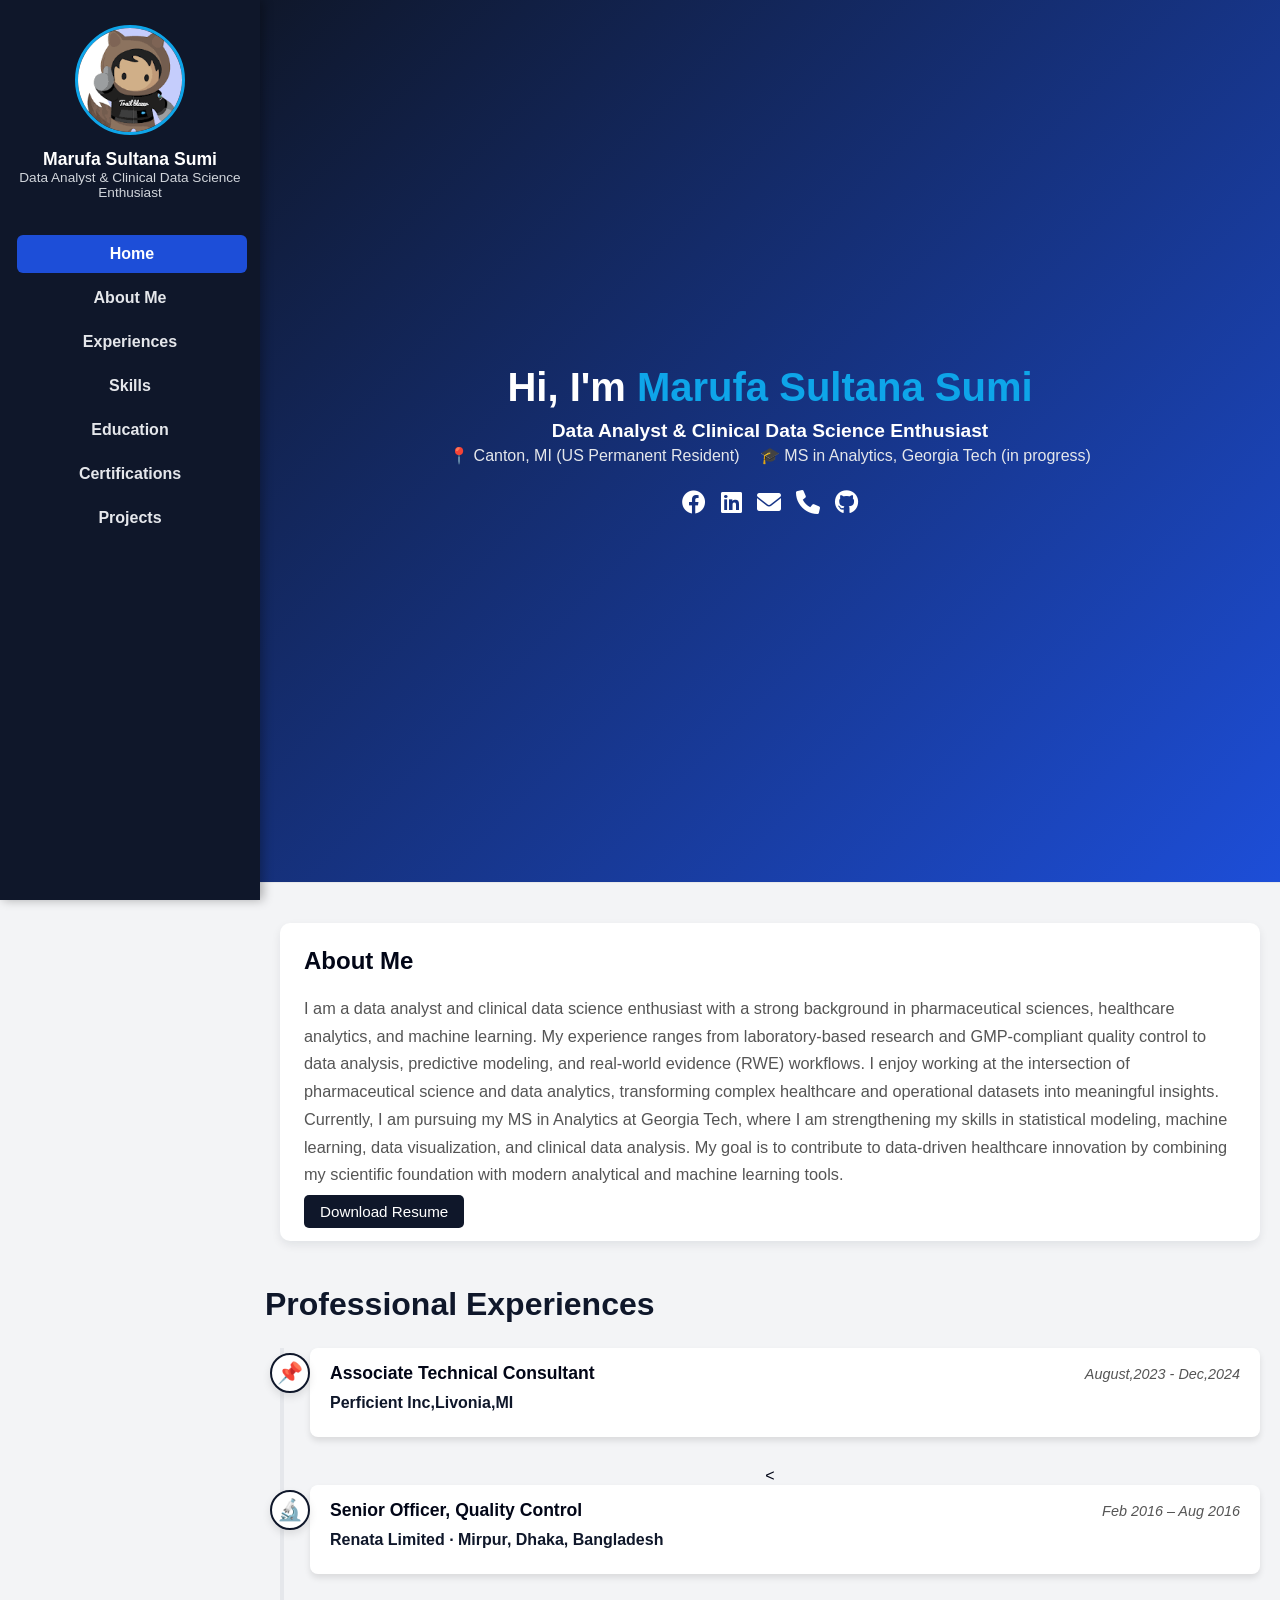
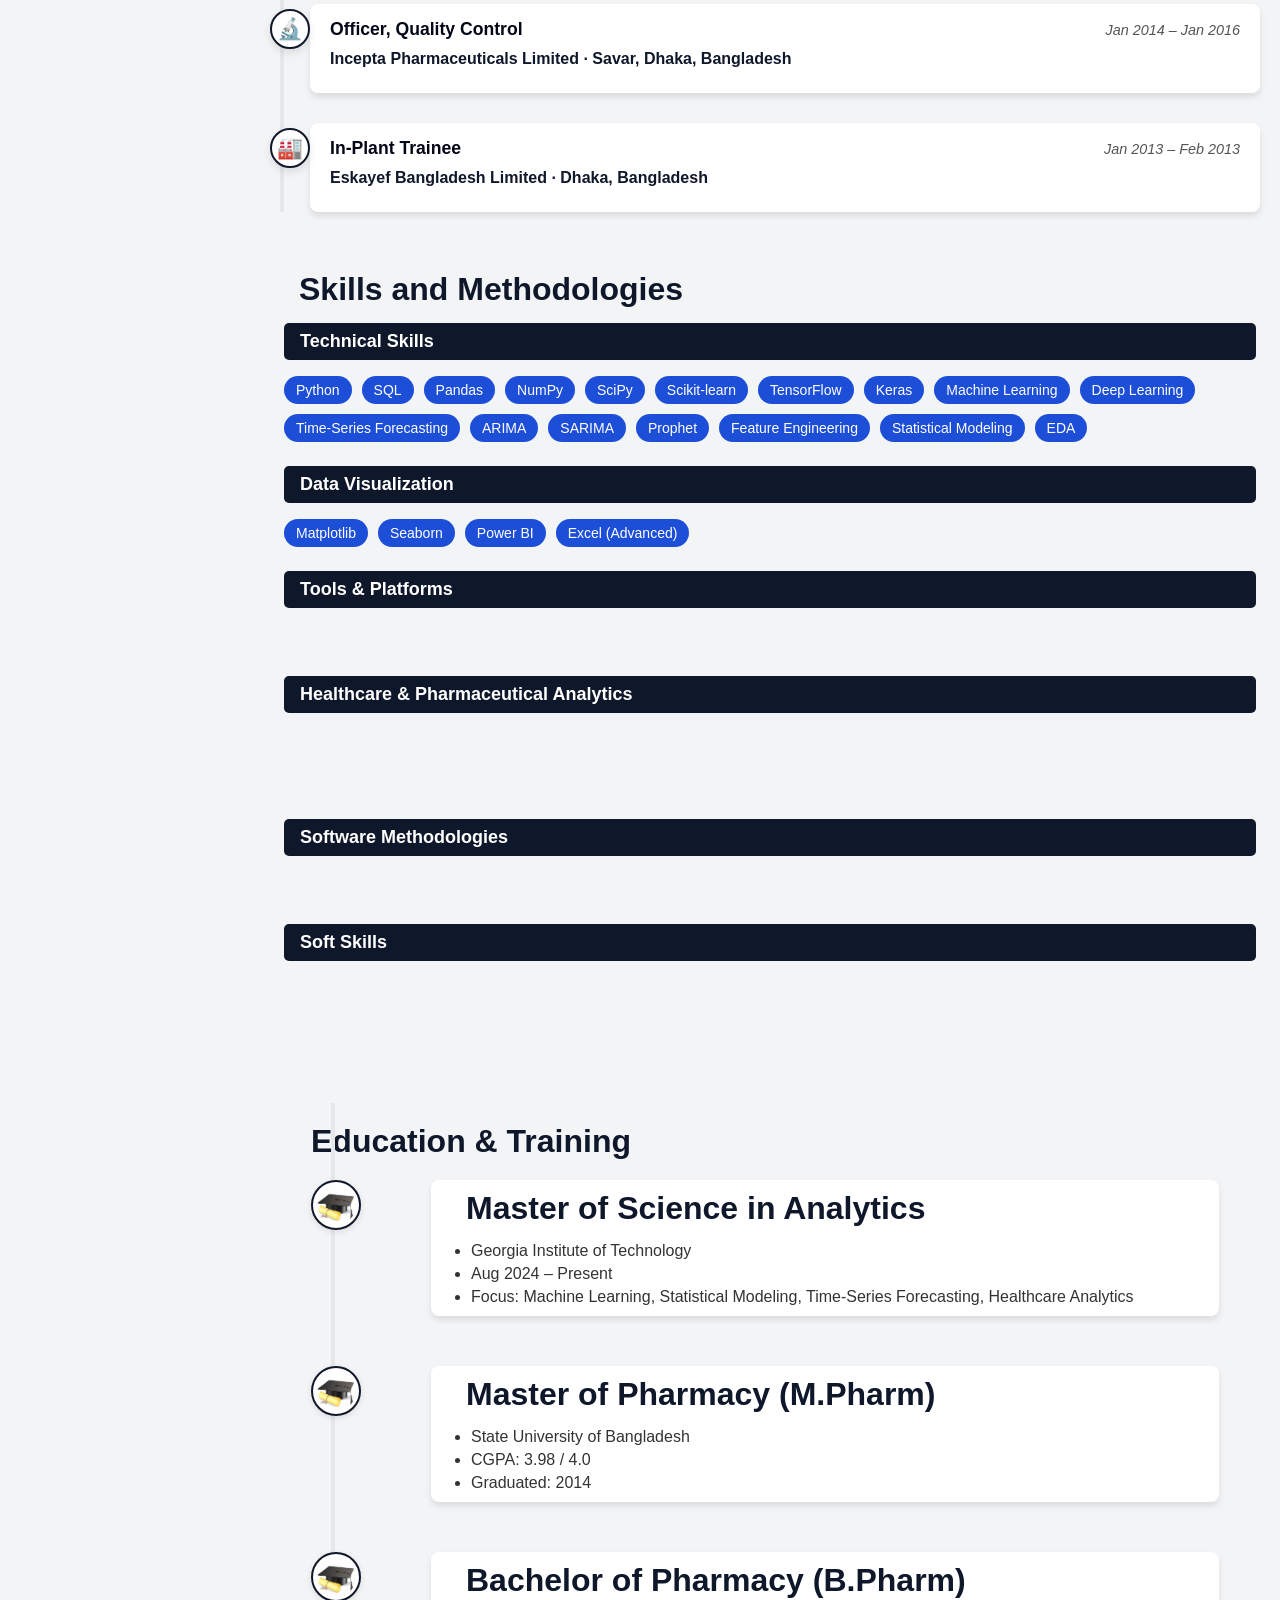
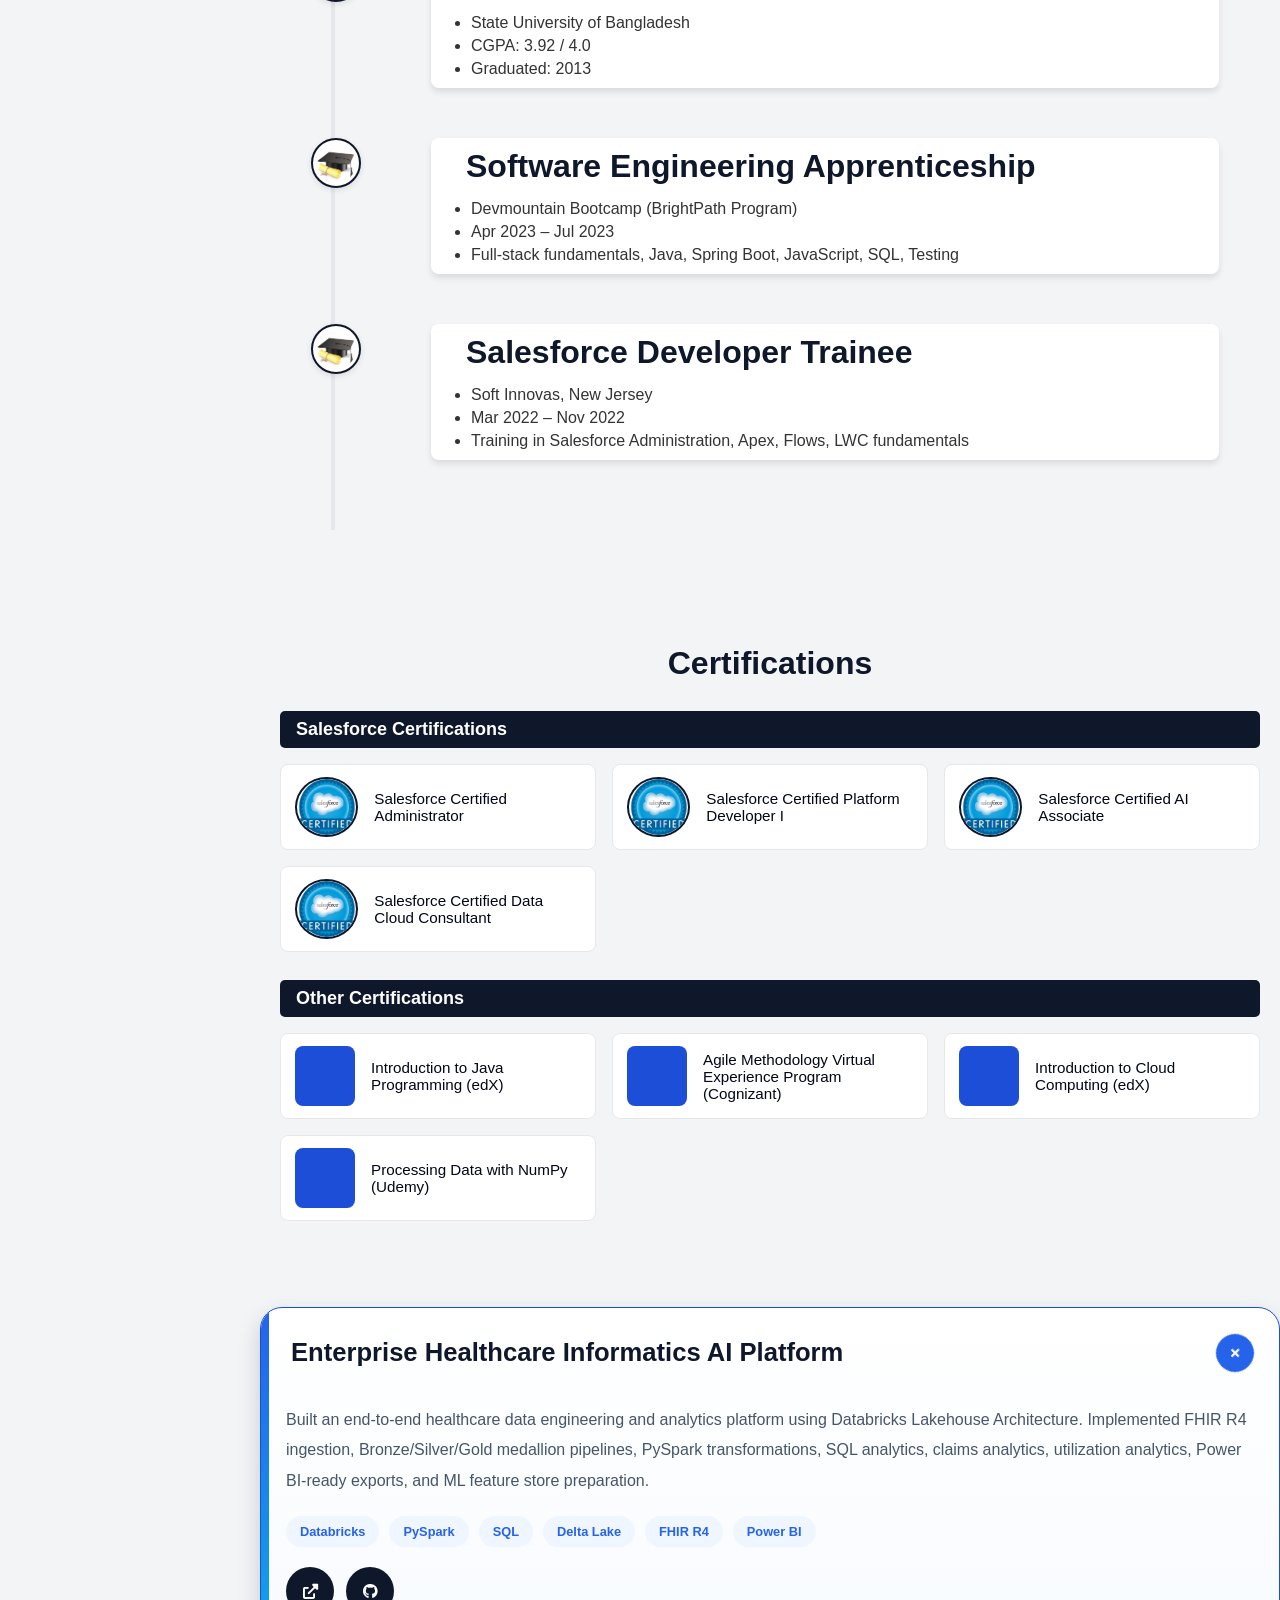
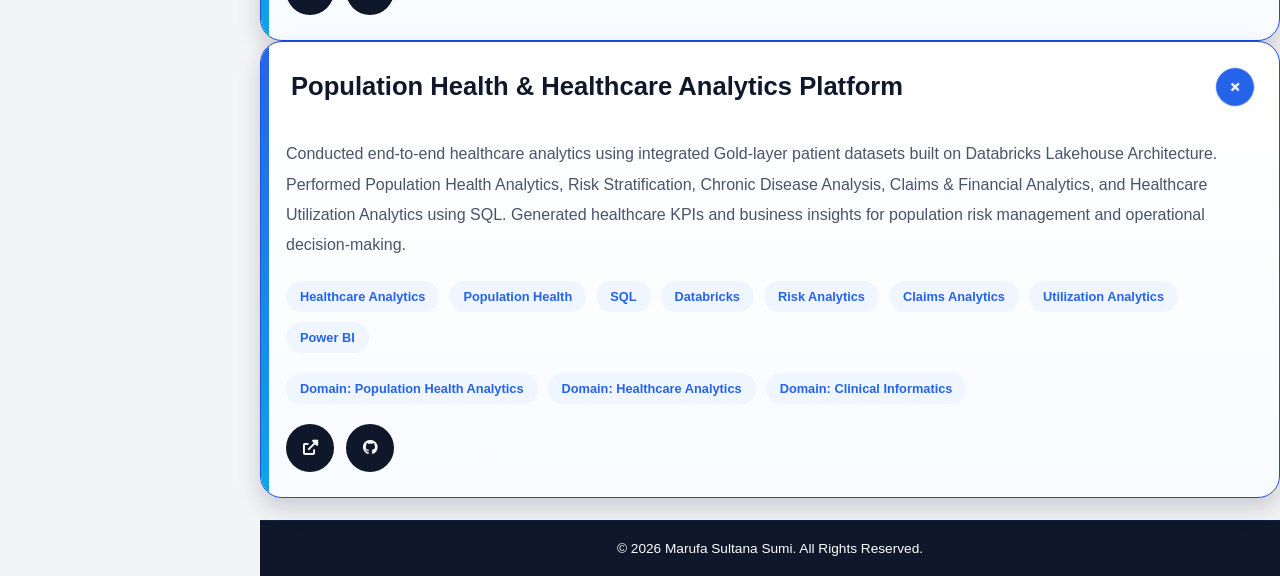
==== commit 1747c106: "Update index.html" ====
--- a/index.html
+++ b/index.html
@@ -496,87 +496,110 @@
     </div>
 
 </div>
+
+      
 <!-- Population Health & Healthcare Analytics Platform -->
 
-<div class="project-card">
-
-    <h3 class="project-title">
-        Population Health & Healthcare Analytics Platform
-    </h3>
-
-    <p class="project-description">
-
-        Conducted end-to-end healthcare analytics using integrated Gold-layer
-        patient datasets on Databricks Lakehouse Architecture.
-
-        Performed Population Health Analytics, Risk Stratification,
-        Chronic Disease Analysis, Claims & Financial Analytics,
-        and Healthcare Utilization Analytics using SQL.
-
-        Generated healthcare KPIs and business insights for
-        population risk management and operational decision-making.
-
-    </p>
-
-
-    <div class="project-tags">
-
-        <span class="project-tag">Healthcare Analytics</span>
-
-        <span class="project-tag">Population Health</span>
-
-        <span class="project-tag">SQL</span>
-
-        <span class="project-tag">Databricks</span>
-
-        <span class="project-tag">Risk Analytics</span>
-
-        <span class="project-tag">Claims Analytics</span>
-
-        <span class="project-tag">Utilization Analytics</span>
-
-        <span class="project-tag">Power BI</span>
-
-    </div>
-
-
-    <div class="project-tags">
-
-        <span class="project-tag">
-            Domain: Population Health Analytics
-        </span>
-
-        <span class="project-tag">
-            Domain: Healthcare Analytics
-        </span>
-
-        <span class="project-tag">
-            Domain: Clinical Informatics
-        </span>
-
-    </div>
-
-
-    <div class="project-links">
-
-        <a href="https://github.com/marufasumi/enterprise-healthcare-informatics-ai-platform"
-           target="_blank"
-           class="project-link">
-
-            <i class="fas fa-external-link-alt"></i>
-
-        </a>
-
-
-        <a href="https://github.com/marufasumi/enterprise-healthcare-informatics-ai-platform"
-           target="_blank"
-           class="project-link">
-
-            <i class="fab fa-github"></i>
-
-        </a>
-
-    </div>
+<!-- Population Health & Healthcare Analytics Platform -->
+
+<div class="project-card expanded">
+
+    <div class="project-card-header">
+
+        <h3 class="project-title">
+
+            Population Health & Healthcare Analytics Platform
+
+        </h3>
+
+        <span class="project-card-toggle">+</span>
+
+    </div>
+
+
+
+    <div class="project-card-body">
+
+        <p class="project-description">
+
+            Conducted end-to-end healthcare analytics using integrated
+            Gold-layer patient datasets built on Databricks Lakehouse Architecture.
+
+            Performed Population Health Analytics, Risk Stratification,
+            Chronic Disease Analysis, Claims & Financial Analytics,
+            and Healthcare Utilization Analytics using SQL.
+
+            Generated healthcare KPIs and business insights for
+            population risk management and operational decision-making.
+
+        </p>
+
+
+
+        <div class="project-tags">
+
+            <span class="project-tag">Healthcare Analytics</span>
+
+            <span class="project-tag">Population Health</span>
+
+            <span class="project-tag">SQL</span>
+
+            <span class="project-tag">Databricks</span>
+
+            <span class="project-tag">Risk Analytics</span>
+
+            <span class="project-tag">Claims Analytics</span>
+
+            <span class="project-tag">Utilization Analytics</span>
+
+            <span class="project-tag">Power BI</span>
+
+        </div>
+
+
+
+        <div class="project-tags">
+
+            <span class="project-tag">
+                Domain: Population Health Analytics
+            </span>
+
+            <span class="project-tag">
+                Domain: Healthcare Analytics
+            </span>
+
+            <span class="project-tag">
+                Domain: Clinical Informatics
+            </span>
+
+        </div>
+
+
+
+        <div class="project-links">
+
+            <a href="https://github.com/marufasumi/enterprise-healthcare-informatics-ai-platform"
+               target="_blank"
+               class="project-link">
+
+                <i class="fas fa-external-link-alt"></i>
+
+            </a>
+
+
+
+            <a href="https://github.com/marufasumi/enterprise-healthcare-informatics-ai-platform"
+               target="_blank"
+               class="project-link">
+
+                <i class="fab fa-github"></i>
+
+            </a>
+
+        </div>
+
+    </div>
+
 
 </div>
            
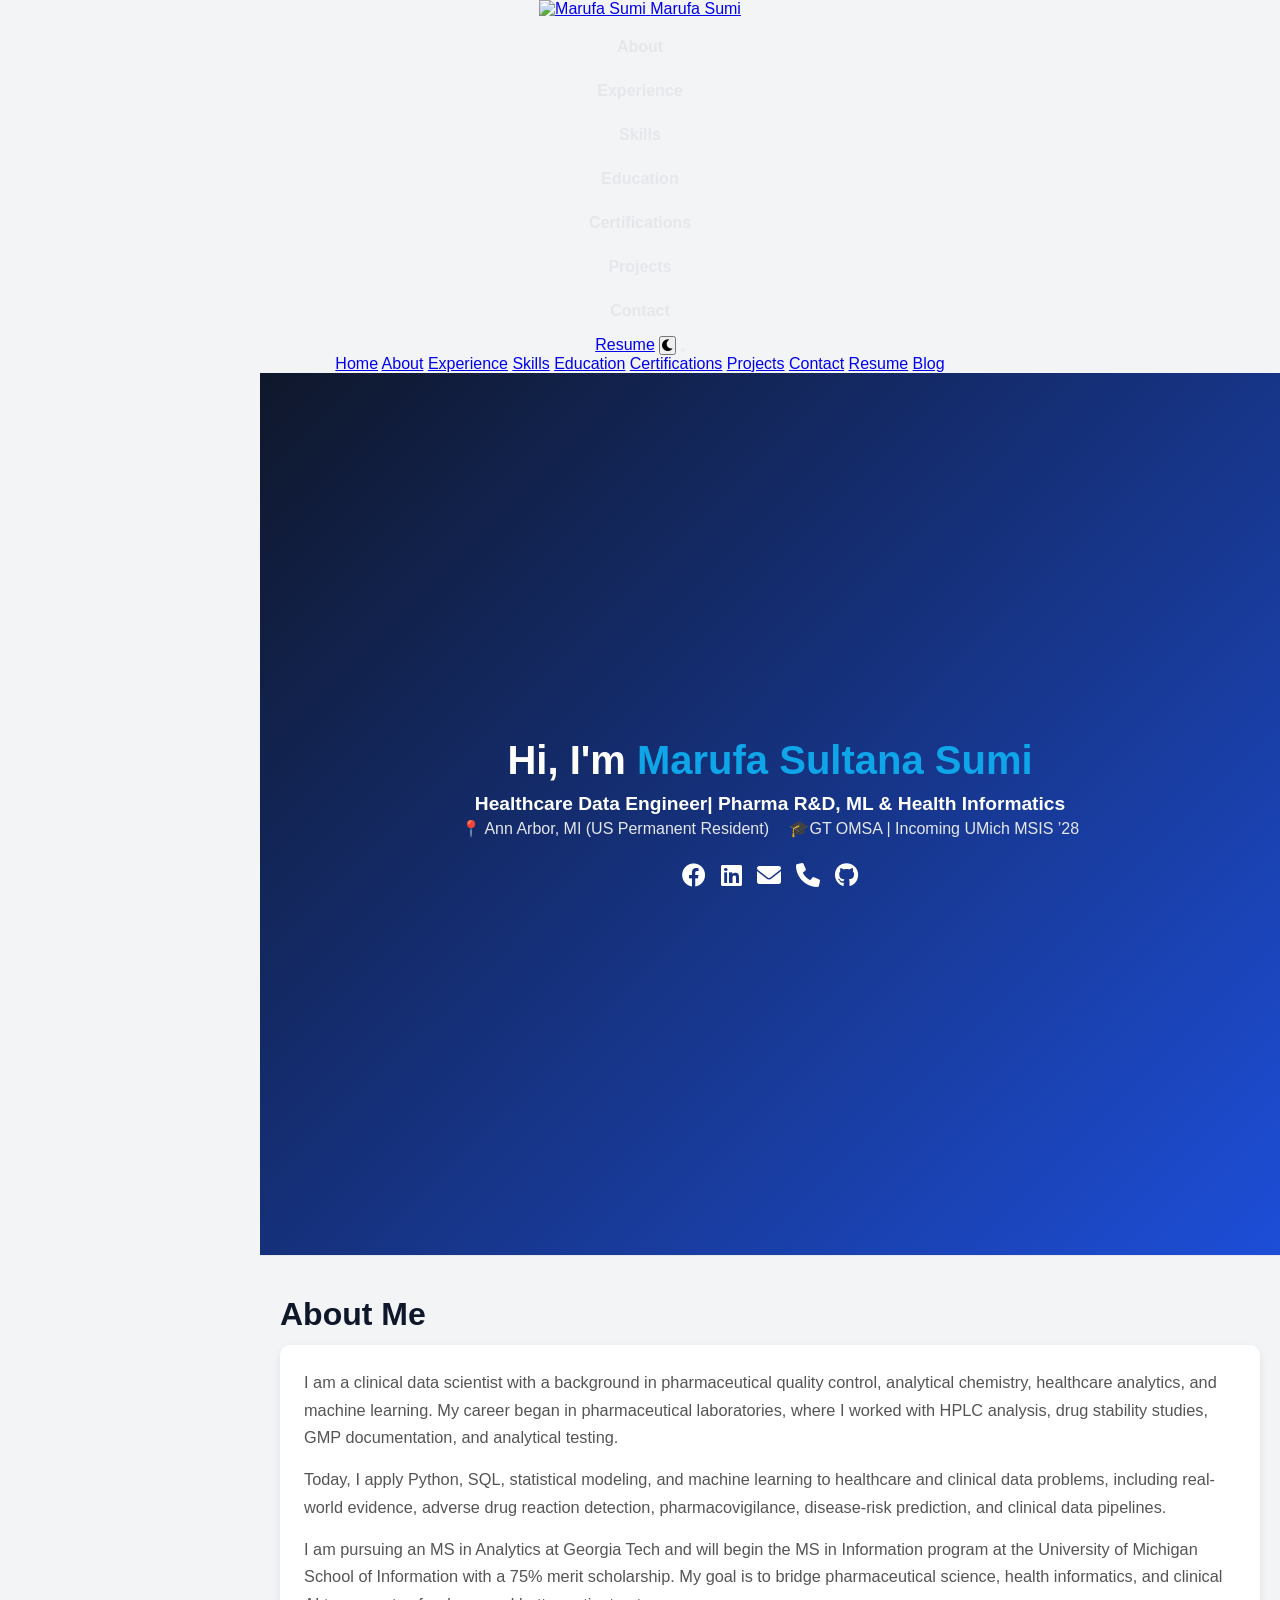
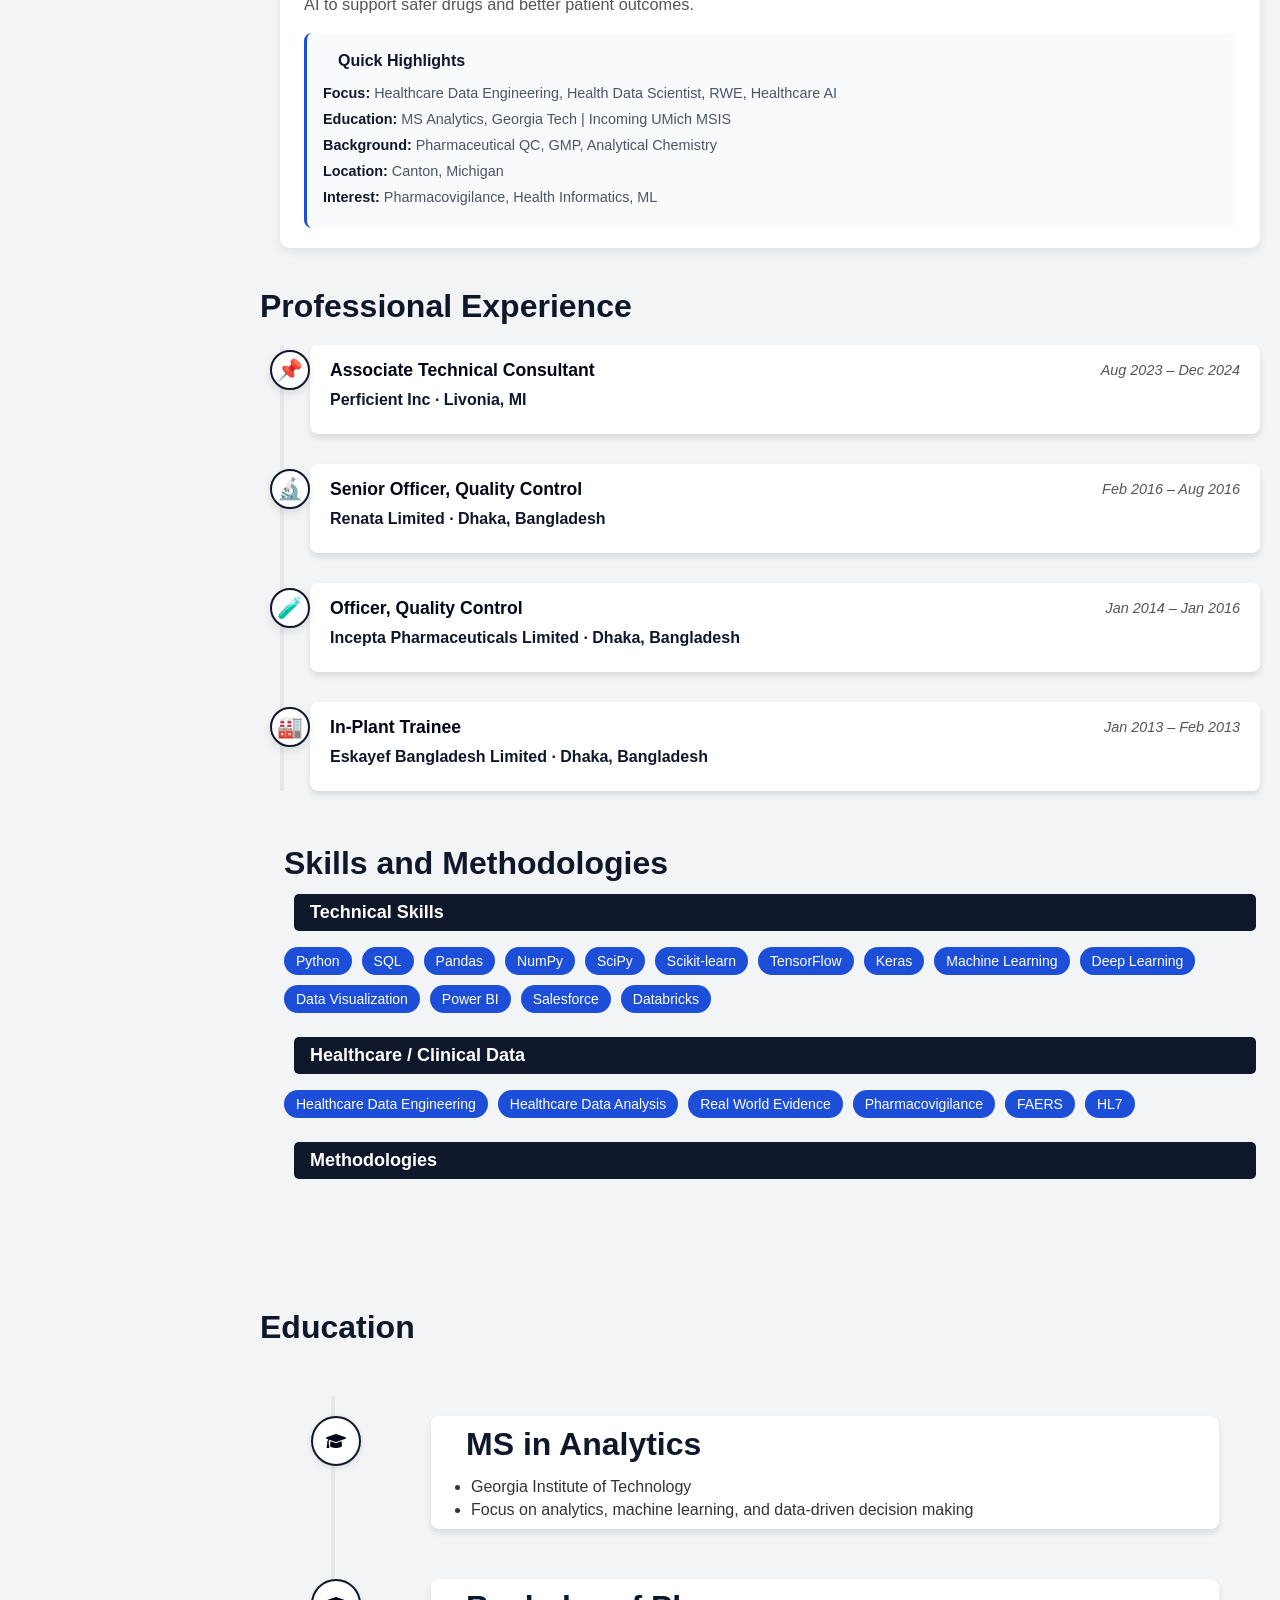
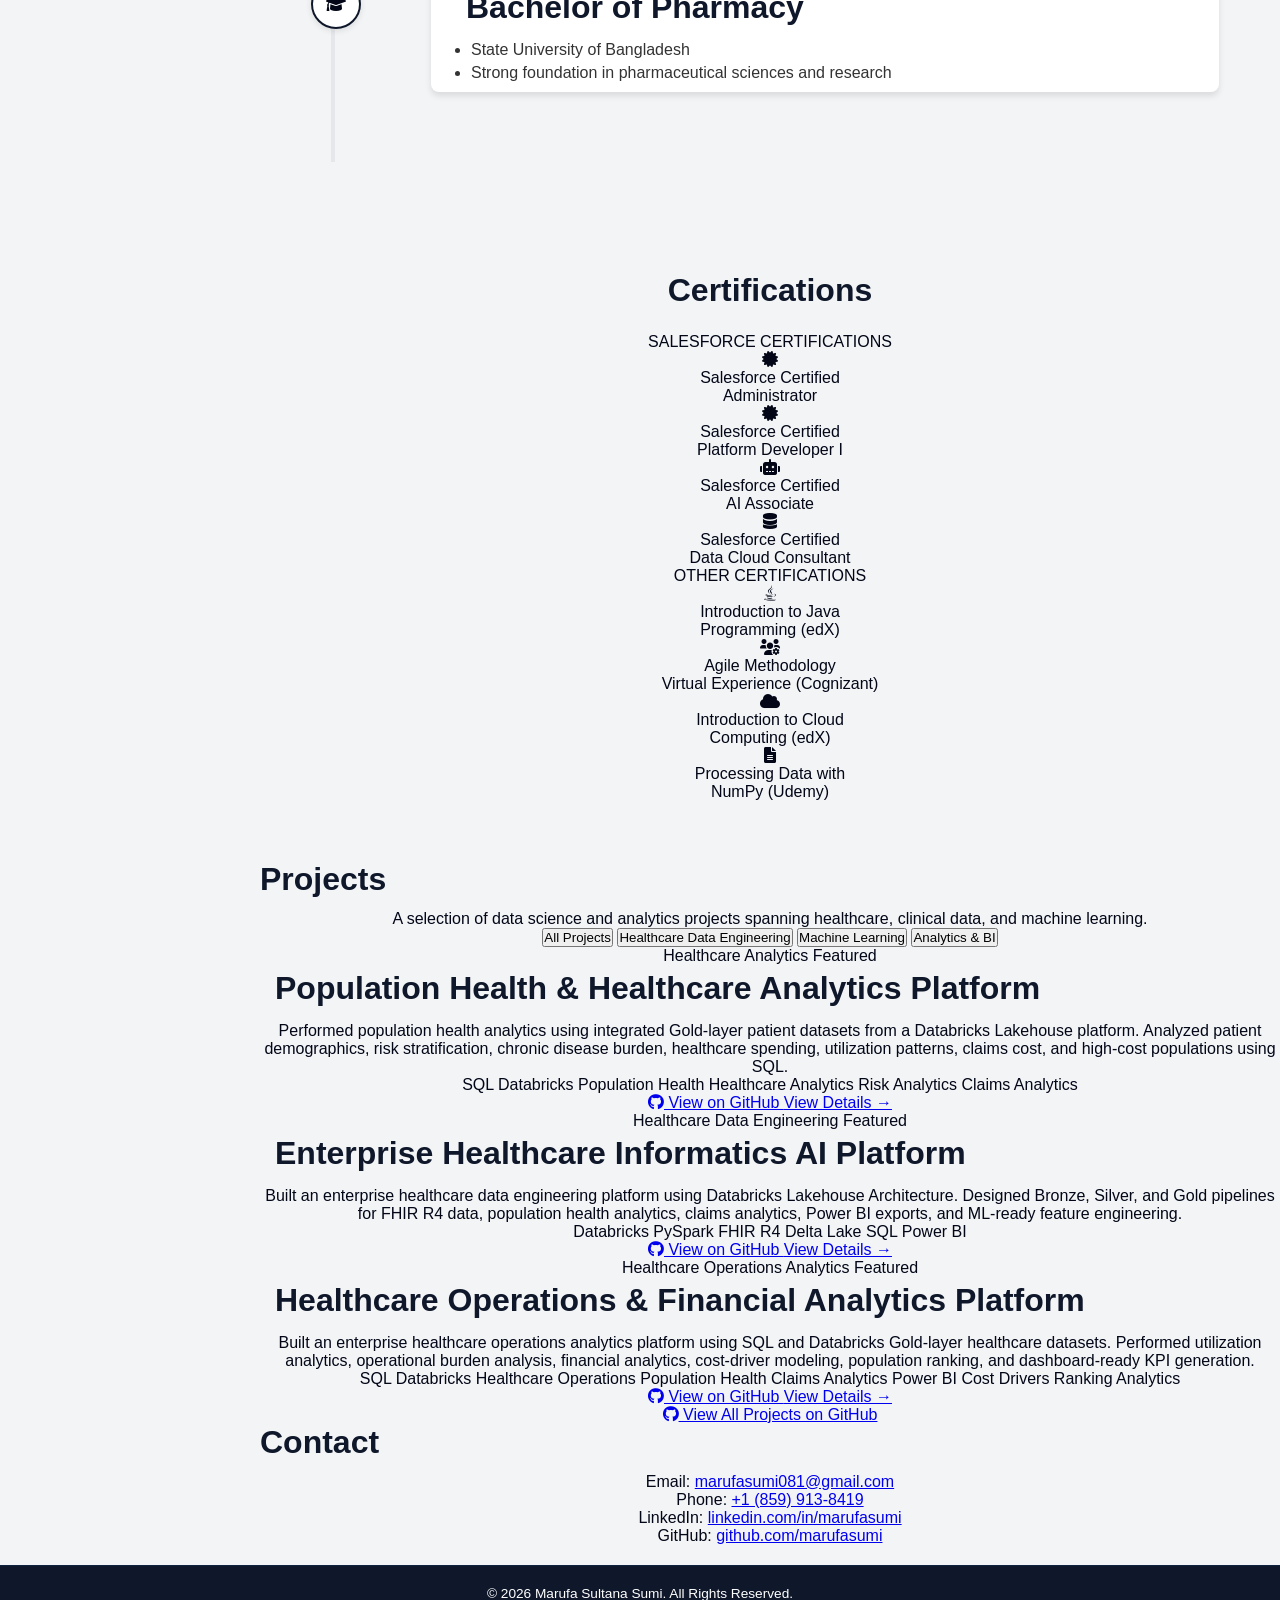
==== commit 881b812b: "Update index.html" ====
--- a/index.html
+++ b/index.html
@@ -1,638 +1,585 @@
 <!DOCTYPE html>
 <html lang="en">
 <head>
-    <meta charset="UTF-8">
-    <meta name="viewport" content="width=device-width, initial-scale=1.0">
-    <title>Marufa Sumi Portfolio</title>
-    <link rel="stylesheet" href="/style.css">
-  
-    <link rel="stylesheet" href="https://cdnjs.cloudflare.com/ajax/libs/font-awesome/6.0.0-beta3/css/all.min.css">
+  <meta charset="UTF-8" />
+  <meta name="viewport" content="width=device-width, initial-scale=1.0" />
+  <title>Marufa Sumi Portfolio</title>
+  <link rel="stylesheet" href="https://cdn.jsdelivr.net/npm/bootstrap-icons@1.11.3/font/bootstrap-icons.min.css" />
+  <link rel="stylesheet" href="https://cdnjs.cloudflare.com/ajax/libs/font-awesome/6.0.0-beta3/css/all.min.css" />
+  <link rel="stylesheet" href="./style.css" />
 </head>
 <body>
-   <!-- Mobile Toggle Button -->
-<button class="sidebar-toggle-btn" id="sidebarToggle">
-    <i class="fas fa-bars"></i>
-</button>
-
-<!-- Sidebar -->
-<nav class="sidebar" id="sidebar">
-
-    <div class="sidebar-profile">
-        <img src="./images/ProfilePic_2.png" alt="Profile" class="sidebar-image">
-        <h2 class="sidebar-name">Marufa Sultana Sumi</h2>
-        <p class="sidebar-role">Data Analyst & Clinical Data Science Enthusiast</p>
-    </div>
-
-    <ul class="nav-links">
-        <li><a href="#hero">Home</a></li>
-        <li><a href="#summary-section">About Me</a></li>
-        <li><a href="#experience">Experiences</a></li>
-        <li><a href="#skills">Skills</a></li>
-        <li><a href="#education">Education</a></li>
-        <li><a href="#certifications">Certifications</a></li>
-        <li><a href="#projects">Projects</a></li>
-    </ul>
-
-   <!-- <div class="sidebar-footer">
-        <a href="https://raw.githubusercontent.com/marufasumi/Resume/main/Marufa_Sumi.pdf"
-           class="sidebar-resume-btn" download>
-            Download Resume
-        </a>
-    </div> -->
-
-</nav>
-
-  <!-- Main content area (everything to the right of sidebar) -->
+  <header class="top-navbar">
+    <div class="top-navbar-inner">
+      <a href="./index.html" class="brand-wrap">
+        <img src="./assets/ProfilePic_2.png" alt="Marufa Sumi" class="brand-avatar" />
+        <span class="brand-name">Marufa Sumi</span>
+      </a>
+
+      <nav class="top-nav-links">
+        <ul class="nav-links">
+          <!--<li><a href="./index.html">Home</a></li>-->
+          <li><a href="#summary-section">About</a></li>
+          <li><a href="#experience">Experience</a></li>
+          <li><a href="#skills">Skills</a></li>
+          <li><a href="#education">Education</a></li>
+          <li><a href="#certifications">Certifications</a></li>
+          <li><a href="#projects">Projects</a></li>
+          <li><a href="#contact">Contact</a></li>
+        </ul>
+      </nav>
+
+      <div class="top-navbar-actions">
+        <a href= "https://raw.githubusercontent.com/marufasumi/Resume/main/Marufa_Sumi.pdf" class="resume-btn">Resume</a>
+        
+        <button class="theme-toggle-btn" id="themeToggleBtn" aria-label="Toggle theme">
+          <i class="fas fa-moon"></i>
+        </button>
+        <button class="hamburger-btn" id="hamburgerBtn" aria-label="Open menu" aria-expanded="false">
+          <span></span>
+          <span></span>
+          <span></span>
+        </button>
+      </div>
+    </div>
+  </header>
+
+  <div class="mobile-nav-panel" id="mobileNavPanel">
+    <a href="#home">Home</a>
+    <a href="#about">About</a>
+    <a href="#experience">Experience</a>
+    <a href="#skills">Skills</a>
+    <a href="#education">Education</a>
+    <a href="#certifications">Certifications</a>
+    <a href="#projects">Projects</a>
+    <a href="#contact">Contact</a>
+    <a href="resume.pdf" class="mobile-resume-link">Resume</a>
+    <a href="https://carnelian-echo-98c.notion.site/Marufa-Sumi-Blog-32ee7d7fddd280fd811ef9a1fddb6773?source=copy_link" target="_blank">Blog</a>
+  </div>
+
   <main class="main-content">
-    <!-- Hero Section -->
+
+    <!-- HERO -->
     <header id="hero" class="hero-section">
       <div class="hero-content">
-        <h1 class="hero-title">
-          Hi, I'm <span>Marufa Sultana Sumi</span>
-        </h1>
-        <h2 class="hero-subtitle">
-          Data Analyst &amp; Clinical Data Science Enthusiast
-        </h2>
-
+        <h1 class="hero-title">Hi, I'm <span>Marufa Sultana Sumi</span></h1>
+        <h2 class="hero-subtitle">Healthcare Data Engineer| Pharma R&amp;D, ML &amp; Health Informatics</h2>
         <div class="hero-meta">
-          <span>📍 Canton, MI (US Permanent Resident)</span>
-          <span>🎓 MS in Analytics, Georgia Tech (in progress)</span>
-        </div>
-
+          <span>📍 Ann Arbor, MI (US Permanent Resident)</span>
+          <span>🎓GT OMSA | Incoming UMich MSIS ’28</span>
+        </div>
         <div class="social-links">
-          <a href="https://www.facebook.com/marufasumi"
-             class="social-link"
-             target="_blank"
-             aria-label="Facebook">
-            <i class="fab fa-facebook"></i>
+          <a href="https://www.facebook.com/marufasumi" class="social-link" target="_blank" aria-label="Facebook"><i class="fab fa-facebook"></i></a>
+          <a href="https://www.linkedin.com/in/marufasumi" class="social-link" target="_blank" aria-label="LinkedIn"><i class="fab fa-linkedin"></i></a>
+          <a href="mailto:marufasumi081@gmail.com" class="social-link" aria-label="Email"><i class="fas fa-envelope"></i></a>
+          <a href="tel:+18599138419" class="social-link" aria-label="Phone"><i class="fas fa-phone"></i></a>
+          <a href="https://github.com/marufasumi" class="social-link" target="_blank" aria-label="GitHub"><i class="fab fa-github"></i></a>
+        </div>
+      </div>
+    </header>
+
+    <!-- ABOUT -->
+    <section id="summary-section" class="summary-component section-block">
+      <div class="section-shell">
+        <h2 class="section-title centered-title">About Me</h2>
+        <div class="record-view-form">
+          <div class="summary-layout">
+            <div class="summary-main">
+              <div id="summary" class="output-field">
+                <p class="summary-description">
+                  I am a clinical data scientist with a background in pharmaceutical quality control, analytical chemistry, healthcare analytics, and machine learning. My career began in pharmaceutical laboratories, where I worked with HPLC analysis, drug stability studies, GMP documentation, and analytical testing.
+                </p>
+
+                <p class="summary-description">
+                Today, I apply Python, SQL, statistical modeling, and machine learning to healthcare and clinical data problems, including real-world evidence, adverse drug reaction detection, pharmacovigilance, disease-risk prediction, and clinical data pipelines.
+               </p>
+
+               <p class="summary-description">
+                 I am pursuing an MS in Analytics at Georgia Tech and will begin the MS in Information program at the University of Michigan School of Information with a 75% merit scholarship. My goal is to bridge pharmaceutical science, health informatics, and clinical AI to support safer drugs and better patient outcomes.
+               </p>
+                  
+                </div>
+              </div>
+            </div>
+            <aside class="summary-aside">
+              <h3 class="summary-aside-title">Quick Highlights</h3>
+              <ul class="summary-aside-list">
+                <li><span>Focus:</span> Healthcare Data Engineering, Health Data Scientist, RWE, Healthcare AI</li>
+                <li><span>Education:</span> MS Analytics, Georgia Tech | Incoming UMich MSIS</li>
+                <li><span>Background:</span> Pharmaceutical QC, GMP, Analytical Chemistry</li>
+                <li><span>Location:</span> Canton, Michigan</li>
+                <li><span>Interest:</span> Pharmacovigilance, Health Informatics, ML</li>
+              </ul>
+            </aside>
+          </div>
+        </div>
+      </div>
+    </section>
+
+    <!-- EXPERIENCE -->
+    <section id="experience" class="section-block">
+      <div class="section-shell">
+        <h2 class="section-title centered-title">Professional Experience</h2>
+        <ul class="timeline">
+          <li class="timeline__item">
+            <div class="timeline__icon">📌</div>
+            <div class="timeline__details">
+              <div class="timeline__header">
+                <span class="timeline__role">Associate Technical Consultant</span>
+                <span class="timeline__date">Aug 2023 – Dec 2024</span>
+              </div>
+              <div class="timeline__company">Perficient Inc · Livonia, MI</div>
+              <div class="timeline__description">
+                <ul>
+                  <li>Analyzed operational datasets to identify process gaps, data-quality issues, and workflow inefficiencies.</li>
+                  <li>Built and maintained dashboards and reports for business and technical stakeholders.</li>
+                  <li>Automated data cleaning, validation, and transformation processes to reduce manual effort.</li>
+                  <li>Performed root-cause analysis on data discrepancies using structured debugging and exploratory analysis.</li>
+                  <li>Partnered with cross-functional teams to translate business needs into measurable analytics solutions.</li>
+                </ul>
+              </div>
+            </div>
+          </li>
+          <li class="timeline__item">
+            <div class="timeline__icon">🔬</div>
+            <div class="timeline__details">
+              <div class="timeline__header">
+                <span class="timeline__role">Senior Officer, Quality Control</span>
+                <span class="timeline__date">Feb 2016 – Aug 2016</span>
+              </div>
+              <div class="timeline__company">Renata Limited · Dhaka, Bangladesh</div>
+              <div class="timeline__description">
+                <ul>
+                  <li>Performed chemical and physical analysis of pharmaceutical products and raw materials.</li>
+                  <li>Operated HPLC, GC, UV–Vis, FT-IR, TLC, KF Titrator, and dissolution testing systems.</li>
+                  <li>Supported stability studies, assay development, and impurity profiling.</li>
+                  <li>Maintained GMP-compliant documentation for regulatory readiness.</li>
+                </ul>
+              </div>
+            </div>
+          </li>
+          <li class="timeline__item">
+            <div class="timeline__icon">🧪</div>
+            <div class="timeline__details">
+              <div class="timeline__header">
+                <span class="timeline__role">Officer, Quality Control</span>
+                <span class="timeline__date">Jan 2014 – Jan 2016</span>
+              </div>
+              <div class="timeline__company">Incepta Pharmaceuticals Limited · Dhaka, Bangladesh</div>
+              <div class="timeline__description">
+                <ul>
+                  <li>Performed QC analysis of raw materials, intermediates, and finished products.</li>
+                  <li>Used HPLC, GC, UV–Vis, IR, KF Titrator, and dissolution/disintegration equipment.</li>
+                  <li>Maintained calibration logs, standards, and laboratory documentation.</li>
+                  <li>Supported batch release testing and method validation workflows.</li>
+                </ul>
+              </div>
+            </div>
+          </li>
+          <li class="timeline__item">
+            <div class="timeline__icon">🏭</div>
+            <div class="timeline__details">
+              <div class="timeline__header">
+                <span class="timeline__role">In-Plant Trainee</span>
+                <span class="timeline__date">Jan 2013 – Feb 2013</span>
+              </div>
+              <div class="timeline__company">Eskayef Bangladesh Limited · Dhaka, Bangladesh</div>
+              <div class="timeline__description">
+                <ul>
+                  <li>Completed rotations across Manufacturing, QA, Product Development, Warehouse, and Engineering.</li>
+                  <li>Observed GMP-regulated pharmaceutical production workflows.</li>
+                  <li>Developed foundational understanding of end-to-end pharmaceutical operations.</li>
+                </ul>
+              </div>
+            </div>
+          </li>
+        </ul>
+      </div>
+    </section>
+
+    <!-- SKILLS -->
+    <section id="skills" class="section-block">
+      <div class="section-shell skills-wrapper">
+        <h2 class="section-title centered-title">Skills and Methodologies</h2>
+        <h3 class="header">Technical Skills</h3>
+        <div class="badge-container">
+          <span class="badge">Python</span><span class="badge">SQL</span><span class="badge">Pandas</span>
+          <span class="badge">NumPy</span><span class="badge">SciPy</span><span class="badge">Scikit-learn</span>
+          <span class="badge">TensorFlow</span><span class="badge">Keras</span><span class="badge">Machine Learning</span>
+          <span class="badge">Deep Learning</span><span class="badge">Data Visualization</span>
+          <span class="badge">Power BI</span><span class="badge">Salesforce</span><span class="badge">Databricks</span>
+        </div>
+        <h3 class="header">Healthcare / Clinical Data</h3>
+        <div class="badge-container">
+          <span class="badge">Healthcare Data Engineering</span><span class="badge">Healthcare Data Analysis</span>
+          <span class="badge">Real World Evidence</span><span class="badge">Pharmacovigilance</span>
+          <span class="badge">FAERS</span><span class="badge">HL7</span><span class="badge">FHIR</span>
+        </div>
+        <h3 class="header">Methodologies</h3>
+        <div class="badge-container">
+          <span class="badge">EDA</span><span class="badge">Feature Engineering</span><span class="badge">Model Evaluation</span>
+          <span class="badge">Dashboarding</span><span class="badge">Data Cleaning</span><span class="badge">ETL</span></span><span class="badge">Data Lakehouse</span>
+          <span class="badge">Statistical Modeling</span><span class="badge">Predictive Analytics</span>
+        </div>
+      </div>
+    </section>
+
+    <!-- EDUCATION -->
+    <section id="education" class="section-block">
+      <div class="section-shell">
+        <h2 class="section-title centered-title">Education</h2>
+        <div class="education-timeline">
+          <div class="timeline-item">
+             <div class="timeline-icon">
+             <i class="fas fa-graduation-cap"></i>
+              </div>
+            <div class="timeline-content">
+              <h3>MS in Analytics</h3>
+              <ul>
+                <li>Georgia Institute of Technology</li>
+                <li>Focus on analytics, machine learning, and data-driven decision making</li>
+              </ul>
+            </div>
+          </div>
+          <div class="timeline-item">
+            <div class="timeline-icon">
+              <i class="fas fa-graduation-cap"></i>
+            </div>
+            <div class="timeline-content">
+              <h3>Bachelor of Pharmacy</h3>
+              <ul>
+                <li>State University of Bangladesh</li>
+                <li>Strong foundation in pharmaceutical sciences and research</li>
+              </ul>
+            </div>
+          </div>
+        </div>
+      </div>
+    </section>
+
+    <!-- CERTIFICATIONS -->
+    <section class="certifications-section" id="certifications">
+      <div class="certifications-container">
+        <h2 class="section-title">Certifications</h2>
+        <div class="cert-group">
+          <div class="cert-group-label">SALESFORCE CERTIFICATIONS</div>
+          <div class="cert-grid">
+            <div class="cert-card"><div class="cert-icon-box"><i class="fas fa-certificate"></i></div><div class="cert-text">Salesforce Certified <br />Administrator</div></div>
+            <div class="cert-card"><div class="cert-icon-box"><i class="fas fa-certificate"></i></div><div class="cert-text">Salesforce Certified <br />Platform Developer I</div></div>
+            <div class="cert-card"><div class="cert-icon-box"><i class="fas fa-robot"></i></div><div class="cert-text">Salesforce Certified <br />AI Associate</div></div>
+            <div class="cert-card"><div class="cert-icon-box"><i class="fas fa-database"></i></div><div class="cert-text">Salesforce Certified <br />Data Cloud Consultant</div></div>
+          </div>
+        </div>
+        <div class="cert-group">
+          <div class="cert-group-label">OTHER CERTIFICATIONS</div>
+          <div class="cert-grid">
+            <div class="cert-card"><div class="cert-icon-box"><i class="fab fa-java"></i></div><div class="cert-text">Introduction to Java <br />Programming (edX)</div></div>
+            <div class="cert-card"><div class="cert-icon-box"><i class="fas fa-users-cog"></i></div><div class="cert-text">Agile Methodology <br />Virtual Experience (Cognizant)</div></div>
+            <div class="cert-card"><div class="cert-icon-box"><i class="fas fa-cloud"></i></div><div class="cert-text">Introduction to Cloud <br />Computing (edX)</div></div>
+            <div class="cert-card"><div class="cert-icon-box"><i class="fas fa-file-alt"></i></div><div class="cert-text">Processing Data with <br />NumPy (Udemy)</div></div>
+          </div>
+        </div>
+      </div>
+    </section>
+
+    <!-- =========================================
+         PROJECTS SECTION
+         - Filter tabs by category
+         - Expandable project cards
+         - GitHub + Demo links
+    ========================================== -->
+    <section id="projects" class="section-block projects-home-section">
+      <div class="section-shell">
+        <h2 class="section-title centered-title">Projects</h2>
+        <p class="projects-home-subtitle">A selection of data science and analytics projects spanning healthcare, clinical data, and machine learning.</p>
+
+        <!-- Filter Tabs -->
+        <div class="project-filter-tabs" id="projectFilterTabs">
+          <button class="project-filter-btn active" data-filter="all">All Projects</button>
+          <button class="project-filter-btn" data-filter="healthcare data engineer" >Healthcare  Data Engineering</button>
+          <button class="project-filter-btn" data-filter="ml">Machine Learning</button>
+          <button class="project-filter-btn" data-filter="analytics">Analytics &amp; BI</button>
+        </div>
+
+        <!-- Projects Grid -->
+        <div class="projects-home-grid" id="projectsHomeGrid">
+
+        
+
+         <!-- =========================
+PROJECT 1 (TEMPORARILY HIDDEN)
+Drug Adverse Event Signal Detection
+=========================
+
+<div class="project-home-card" data-category="healthcare ml">
+
+    <div class="project-home-card-top">
+
+        <div class="project-home-meta">
+
+            <span class="project-home-category-tag">
+                Healthcare Data Engineering
+            </span>
+
+            <span class="project-home-status featured">
+                Featured
+            </span>
+
+        </div>
+
+        <h3 class="project-home-title">
+            Drug Adverse Event Signal Detection
+        </h3>
+
+        <p class="project-home-desc">
+
+            Mined the FDA FAERS database to identify disproportionality signals
+            for drug-adverse event pairs using Reporting Odds Ratio (ROR)
+            and Proportional Reporting Ratio (PRR). Built an interactive
+            Tableau dashboard to surface high-risk signals for
+            pharmacovigilance teams.
+
+        </p>
+
+        <div class="project-home-tags">
+
+            <span class="project-home-tag">Python</span>
+
+            <span class="project-home-tag">FAERS</span>
+
+            <span class="project-home-tag">Pharmacovigilance</span>
+
+            <span class="project-home-tag">Tableau</span>
+
+            <span class="project-home-tag">SQL</span>
+
+        </div>
+
+    </div>
+
+    <div class="project-home-card-footer">
+
+        <a href="https://github.com/marufasumi"
+           target="_blank"
+           class="project-home-link project-home-link--primary">
+
+           <i class="fab fa-github"></i>
+
+           View on GitHub
+
+        </a>
+
+
+        <a href="./project_dashboards/faers/project_details.html"
+           target="_blank"
+           class="project-home-link project-home-link--secondary">
+
+           View Details →
+
+        </a>
+
+    </div>
+
+</div>
+
+=========================
+END PROJECT 1
+========================= -->
+        
+<!-- Project 2 -->
+          <!-- Population Health & Healthcare Analytics Platform -->
+<div class="project-home-card" data-category="analytics">
+  <div class="project-home-card-top">
+    <div class="project-home-meta">
+      <span class="project-home-category-tag">Healthcare Analytics</span>
+      <span class="project-home-status featured">Featured</span>
+    </div>
+
+    <h3 class="project-home-title">Population Health & Healthcare Analytics Platform</h3>
+
+    <p class="project-home-desc">
+      Performed population health analytics using integrated Gold-layer patient datasets
+      from a Databricks Lakehouse platform. Analyzed patient demographics, risk
+      stratification, chronic disease burden, healthcare spending, utilization patterns,
+      claims cost, and high-cost populations using SQL.
+    </p>
+
+    <div class="project-home-tags">
+      <span class="project-home-tag">SQL</span>
+      <span class="project-home-tag">Databricks</span>
+      <span class="project-home-tag">Population Health</span>
+      <span class="project-home-tag">Healthcare Analytics</span>
+      <span class="project-home-tag">Risk Analytics</span>
+      <span class="project-home-tag">Claims Analytics</span>
+    </div>
+  </div>
+
+  <div class="project-home-card-footer">
+    <a href="https://github.com/marufasumi/enterprise-healthcare-informatics-ai-platform"
+       target="_blank"
+       class="project-home-link project-home-link--primary">
+      <i class="fab fa-github"></i> View on GitHub
+    </a>
+
+    <a href="./project_dashboards/healthcare_analytics/project_details.html"
+       target="_blank"
+       class="project-home-link project-home-link--secondary">
+      View Details →
+    </a>
+  </div>
+</div>
+
+         
+
+<!--Project 3 -->
+          <!-- Enterprise Healthcare Informatics AI Platform -->
+<div class="project-home-card" data-category="healthcare data engineer" >
+  <div class="project-home-card-top">
+    <div class="project-home-meta">
+      <span class="project-home-category-tag">Healthcare Data Engineering</span>
+      <span class="project-home-status featured">Featured</span>
+    </div>
+
+    <h3 class="project-home-title">Enterprise Healthcare Informatics AI Platform</h3>
+
+    <p class="project-home-desc">
+      Built an enterprise healthcare data engineering platform using Databricks Lakehouse Architecture.
+      Designed Bronze, Silver, and Gold pipelines for FHIR R4 data, population health analytics,
+      claims analytics, Power BI exports, and ML-ready feature engineering.
+    </p>
+
+    <div class="project-home-tags">
+      <span class="project-home-tag">Databricks</span>
+      <span class="project-home-tag">PySpark</span>
+      <span class="project-home-tag">FHIR R4</span>
+      <span class="project-home-tag">Delta Lake</span>
+      <span class="project-home-tag">SQL</span>
+      <span class="project-home-tag">Power BI</span>
+    </div>
+  </div>
+
+
+
+  <div class="project-home-card-footer">
+    <a href="https://github.com/marufasumi/enterprise-healthcare-informatics-ai-platform/tree/main/01_data_engineering"
+       target="_blank"
+       class="project-home-link project-home-link--primary">
+      <i class="fab fa-github"></i> View on GitHub
+    </a>
+
+    <a href="./project_dashboards/healthcare_de/project_details.html"
+       target="_blank"
+       class="project-home-link project-home-link--secondary">
+      View Details →
+    </a>
+  </div>
+</div>
+
+<!-- Notebook 22 — Healthcare Operations Analytics -->
+<div class="project-home-card" data-category="healthcare analytics sql operations">
+
+  <div class="project-home-card-top">
+
+    <div class="project-home-meta">
+      <span class="project-home-category-tag">
+        Healthcare Operations Analytics
+      </span>
+
+      <span class="project-home-status featured">
+        Featured
+      </span>
+    </div>
+
+    <h3 class="project-home-title">
+      Healthcare Operations & Financial Analytics Platform
+    </h3>
+
+    <p class="project-home-desc">
+
+      Built an enterprise healthcare operations analytics platform using SQL and
+      Databricks Gold-layer healthcare datasets. Performed utilization analytics,
+      operational burden analysis, financial analytics, cost-driver modeling,
+      population ranking, and dashboard-ready KPI generation.
+
+    </p>
+
+    <div class="project-home-tags">
+
+      <span class="project-home-tag">SQL</span>
+
+      <span class="project-home-tag">Databricks</span>
+
+      <span class="project-home-tag">Healthcare Operations</span>
+
+      <span class="project-home-tag">Population Health</span>
+
+      <span class="project-home-tag">Claims Analytics</span>
+
+      <span class="project-home-tag">Power BI</span>
+
+      <span class="project-home-tag">Cost Drivers</span>
+
+      <span class="project-home-tag">Ranking Analytics</span>
+
+    </div>
+
+  </div>
+
+  <div class="project-home-card-footer">
+
+    <a href="https://github.com/marufasumi/enterprise-healthcare-informatics-ai-platform"
+       target="_blank"
+       class="project-home-link project-home-link--primary">
+
+      <i class="fab fa-github"></i>
+
+      View on GitHub
+
+    </a>
+
+
+    <a href="./project_dashboards/healthcare_operations/project_details.html"
+       target="_blank"
+       class="project-home-link project-home-link--secondary">
+
+      View Details →
+
+    </a>
+
+  </div>
+
+</div>
+        
+        </div><!-- end projects-home-grid -->
+
+        <div class="projects-home-cta">
+          <a href="https://github.com/marufasumi" target="_blank" class="projects-all-btn">
+            <i class="fab fa-github"></i> View All Projects on GitHub
           </a>
-          <a href="https://www.linkedin.com/in/marufasumi"
-             class="social-link"
-             target="_blank"
-             aria-label="LinkedIn">
-            <i class="fab fa-linkedin"></i>
-          </a>
-          <a href="mailto:marufasumi081@gmail.com"
-             class="social-link"
-             aria-label="Gmail">
-            <i class="fas fa-envelope"></i>
-          </a>
-          <a href="tel:+18599138419"
-             class="social-link"
-             aria-label="Phone">
-            <i class="fas fa-phone"></i>
-          </a>
-          <a href="https://github.com/marufasumi"
-             class="social-link"
-             target="_blank"
-             aria-label="GitHub">
-            <i class="fab fa-github"></i>
-          </a>
-        </div>
-      </div>
-    </header>
-
-    <!-- NAVBAR AND HERO COMPONENT END HERE-->
-        
-
-<!-- Summary Component -->
-
-<section id="summary-section" class="summary-component">
-    <div class="record-view-form">
-        <div class="layout">
-            <div class="layout-item">
-                <div id="summary" class="output-field">
-                    <h2 class="summary-title">About Me</h2>
-                  <!-- <p class="summary-subtitle">Associate Technical Consultant, Perficient, Inc</p>
-                    <p class="summary-location">Canton, Michigan, USA</p> --> 
-
-                    <p class="summary-description">
-                        I am a data analyst and clinical data science enthusiast with a strong background in pharmaceutical sciences, healthcare analytics, and machine learning. My experience ranges from laboratory-based research and GMP-compliant quality control to data analysis, predictive modeling, and real-world evidence (RWE) workflows.
-
-I enjoy working at the intersection of pharmaceutical science and data analytics, transforming complex healthcare and operational datasets into meaningful insights. Currently, I am pursuing my MS in Analytics at Georgia Tech, where I am strengthening my skills in statistical modeling, machine learning, data visualization, and clinical data analysis.
-
-My goal is to contribute to data-driven healthcare innovation by combining my scientific foundation with modern analytical and machine learning tools.
-                        </p>
-
-                    <!-- Download Resume Button -->
-                    <div class="download-resume">
-                        <a href="path/to/your-resume.pdf" download class="download-button">Download Resume</a>
-                    </div>
-                </div>
-            </div>
-        </div>
-    </div>
-</section>
-
-
-
- <!-- Experience Component Start Here -->
-<section id="experience">
-<H3 class="summary-title"-ali>Professional Experiences</H3>
-<ul class="timeline">
-  <li class="timeline__item">
-      <div class="timeline__icon">📌</div>
-      <div class="timeline__details">
-          <div class="timeline__header">
-              <span class="timeline__role">Associate Technical Consultant</span>
-              <span class="timeline__date">August,2023 - Dec,2024</span>
-          </div>
-          <div class="timeline__company">Perficient Inc,Livonia,MI</div>
-          <div class="timeline__description">
-            <ul>
-               <li>Analyzed large operational datasets to identify process gaps, data-quality issues, and workflow inefficiencies.</li>
-               <li>Built and maintained dashboards and reports to deliver clear insights to business and technical stakeholders.</li>
-               <li>Automated data cleaning, validation, and transformation processes to reduce manual workload and improve accuracy.</li>
-               <li>Performed root-cause analysis on data discrepancies using logs, exploratory analysis, and structured debugging.</li>
-               <li>Partnered with cross-functional teams to gather requirements and translate business questions into measurable metrics.</li>
-               <li>Documented data models, reporting structures, and workflows to support analytics and decision-making.</li>
-               <li>Supported testing, validation, and deployment of enhancements across multiple environments to ensure reliable data delivery.</li>
-           </ul>
-          </div>
-      </div>
-  </li>
-  <<li class="timeline__item">
-  <div class="timeline__icon">🔬</div>
-  <div class="timeline__details">
-    <div class="timeline__header">
-      <span class="timeline__role">Senior Officer, Quality Control</span>
-      <span class="timeline__date">Feb 2016 – Aug 2016</span>
-    </div>
-    <div class="timeline__company">Renata Limited · Mirpur, Dhaka, Bangladesh</div>
-    <div class="timeline__description">
-      <ul>
-        <li>Performed chemical and physical analysis of raw materials, in-process samples, and finished pharmaceutical products.</li>
-        <li>Operated analytical instruments including HPLC, GC, UV–Vis, FT-IR, TLC, KF Titrator, Auto-Titrator, and dissolution/disintegration testers.</li>
-        <li>Conducted method verification, impurity profiling, assay development, and stability studies to ensure product accuracy and safety.</li>
-        <li>Completed GMP-compliant documentation, source validation of raw materials, and quality review for regulatory readiness.</li>
-      </ul>
-    </div>
-  </div>
-</li>
-
-  <li class="timeline__item">
-  <div class="timeline__icon">🔬</div>
-  <div class="timeline__details">
-    <div class="timeline__header">
-      <span class="timeline__role">Officer, Quality Control</span>
-      <span class="timeline__date">Jan 2014 – Jan 2016</span>
-    </div>
-    <div class="timeline__company">Incepta Pharmaceuticals Limited · Savar, Dhaka, Bangladesh</div>
-    <div class="timeline__description">
-      <ul>
-        <li>Performed QC analysis of raw materials, intermediates, and finished products in accordance with pharmacopeial standards (USP/BP).</li>
-        <li>Operated HPLC, GC, UV–Vis, IR, KF Titrator, and dissolution/disintegration testing equipment for routine quality assessments.</li>
-        <li>Maintained CRS/working standards, calibration logs, and laboratory documentation to support GMP compliance.</li>
-        <li>Supported batch release testing, impurity analysis, and method validation activities across multiple production lines.</li>
-      </ul>
-    </div>
-  </div>
-</li>
-<li class="timeline__item">
-  <div class="timeline__icon">🏭</div>
-  <div class="timeline__details">
-    <div class="timeline__header">
-      <span class="timeline__role">In-Plant Trainee</span>
-      <span class="timeline__date">Jan 2013 – Feb 2013</span>
-    </div>
-    <div class="timeline__company">Eskayef Bangladesh Limited · Dhaka, Bangladesh</div>
-    <div class="timeline__description">
-      <ul>
-        <li>Completed structured rotations across Manufacturing, QA, Product Development, Warehouse, Engineering, and Sales & Marketing units.</li>
-        <li>Gained hands-on exposure to solid, liquid, and topical formulation processes in GMP-regulated environments.</li>
-        <li>Observed quality control workflows, batch documentation practices, and compliance procedures.</li>
-        <li>Developed foundational understanding of pharmaceutical production operations and end-to-end product lifecycle.</li>
-      </ul>
-    </div>
-  </div>
-</li>
-  
-  </section>
-
-<!--EXPERIENCE COMPONENT END HERE-->
-
-
-
-<!-- SKILL COMPONENT START HERE -->
-<section id="skills">
-    <div class="skills-wrapper">
-        
-        <h3>Skills and Methodologies</h3>
-
-        <!-- Technical Skills -->
-        <h2 class="header">Technical Skills</h2>
-        <div class="badge-container">
-            <span class="badge">Python</span>
-            <span class="badge">SQL</span>
-            <span class="badge">Pandas</span>
-            <span class="badge">NumPy</span>
-            <span class="badge">SciPy</span>
-            <span class="badge">Scikit-learn</span>
-            <span class="badge">TensorFlow</span>
-            <span class="badge">Keras</span>
-            <span class="badge">Machine Learning</span>
-            <span class="badge">Deep Learning</span>
-            <span class="badge">Time-Series Forecasting</span>
-            <span class="badge">ARIMA</span>
-            <span class="badge">SARIMA</span>
-            <span class="badge">Prophet</span>
-            <span class="badge">Feature Engineering</span>
-            <span class="badge">Statistical Modeling</span>
-            <span class="badge">EDA</span>
-        </div>
-
-        <!-- Visualization Tools -->
-        <h2 class="header">Data Visualization</h2>
-        <div class="badge-container">
-            <span class="badge">Matplotlib</span>
-            <span class="badge">Seaborn</span>
-            <span class="badge">Power BI</span>
-            <span class="badge">Excel (Advanced)</span>
-            <span class="badge">Jupyter Notebook</span>
-        </div>
-
-        <!-- Tools & Platforms -->
-        <h2 class="header">Tools & Platforms</h2>
-        <div class="badge-container">
-            <span class="badge">Git</span>
-            <span class="badge">GitHub</span>
-            <span class="badge">Postman</span>
-            <span class="badge">Linux (Basic)</span>
-            <span class="badge">REST API</span>
-            <span class="badge">JSON</span>
-            <span class="badge">CSV / Excel Pipelines</span>
-            <span class="badge">VS Code</span>
-        </div>
-
-        <!-- Healthcare & Pharma Analytics -->
-        <h2 class="header">Healthcare & Pharmaceutical Analytics</h2>
-        <div class="badge-container">
-            <span class="badge">FAERS Pharmacovigilance</span>
-            <span class="badge">Drug Safety Analysis</span>
-            <span class="badge">RWE (Real-World Evidence)</span>
-            <span class="badge">QC Analytics</span>
-            <span class="badge">GMP Documentation</span>
-            <span class="badge">Assay Validation</span>
-            <span class="badge">Stability Studies</span>
-        </div>
-
-        <!-- Methodologies -->
-        <h2 class="header">Software Methodologies</h2>
-        <div class="badge-container">
-            <span class="badge">Agile</span>
-            <span class="badge">Scrum</span>
-            <span class="badge">Kanban</span>
-            <span class="badge">Waterfall</span>
-        </div>
-
-        <!-- Soft Skills -->
-        <h2 class="header">Soft Skills</h2>
-        <div class="badge-container">
-            <span class="badge">Problem Solving</span>
-            <span class="badge">Communication</span>
-            <span class="badge">Teamwork</span>
-            <span class="badge">Adaptability</span>
-            <span class="badge">Attention to Detail</span>
-            <span class="badge">Leadership</span>
-        </div>
-
-    </div>
-</section>
-<!-- SKILL COMPONENT END HERE -->
-
-<!--EDUCATION COMPONENT START HERE-->
-<section id="education">
-  <div class="education-timeline">
-    <h2 class="timeline-title">Education & Training</h2>
-
-    <!-- Timeline Item: MS in Analytics -->
-    <div class="timeline-item">
-      <div class="timeline-icon">
-        <img src="./images/Graduation_cap.jpg" alt="Georgia Tech Logo">
-      </div>
-      <div class="timeline-content">
-        <h3>Master of Science in Analytics</h3>
-        <ul>
-          <li>Georgia Institute of Technology</li>
-          <li>Aug 2024 – Present</li>
-          <li>Focus: Machine Learning, Statistical Modeling, Time-Series Forecasting, Healthcare Analytics</li>
-        </ul>
-      </div>
-    </div>
-
-     <!-- Timeline Item: Master of Pharmacy -->
-    <div class="timeline-item">
-      <div class="timeline-icon">
-        <img src="./images/Graduation_cap.jpg" alt="University Logo">
-      </div>
-      <div class="timeline-content">
-        <h3>Master of Pharmacy (M.Pharm)</h3>
-        <ul>
-          <li>State University of Bangladesh</li>
-          <li>CGPA: 3.98 / 4.0</li>
-          <li>Graduated: 2014</li>
-        </ul>
-      </div>
-    </div>
-
-     <!-- Timeline Item: Bachelor of Pharmacy -->
-    <div class="timeline-item">
-      <div class="timeline-icon">
-        <img src="./images/Graduation_cap.jpg" alt="University Logo">
-      </div>
-      <div class="timeline-content">
-        <h3>Bachelor of Pharmacy (B.Pharm)</h3>
-        <ul>
-          <li>State University of Bangladesh</li>
-          <li>CGPA: 3.92 / 4.0</li>
-          <li>Graduated: 2013</li>
-        </ul>
-      </div>
-    </div>
-
-    <!-- Timeline Item: DevMountain -->
-    <div class="timeline-item">
-      <div class="timeline-icon">
-        <img src="./images/Graduation_cap.jpg" alt="Devmountain Logo">
-      </div>
-      <div class="timeline-content">
-        <h3>Software Engineering Apprenticeship</h3>
-        <ul>
-          <li>Devmountain Bootcamp (BrightPath Program)</li>
-          <li>Apr 2023 – Jul 2023</li>
-          <li>Full-stack fundamentals, Java, Spring Boot, JavaScript, SQL, Testing</li>
-        </ul>
-      </div>
-    </div>
-
-    <!-- Timeline Item: Salesforce Training -->
-    <div class="timeline-item">
-      <div class="timeline-icon">
-        <img src="./images/Graduation_cap.jpg" alt="Salesforce Logo">
-      </div>
-      <div class="timeline-content">
-        <h3>Salesforce Developer Trainee</h3>
-        <ul>
-          <li>Soft Innovas, New Jersey</li>
-          <li>Mar 2022 – Nov 2022</li>
-          <li>Training in Salesforce Administration, Apex, Flows, LWC fundamentals</li>
-        </ul>
-      </div>
-    </div>
-
-
-  </div>
-</section>
-<!--EDUCATION COMPONENT END HERE-->
-
-
-
-<!--CERTIFICATION COMPONENT START HERE-->
-<!-- CERTIFICATION COMPONENT START HERE -->
-<section id="certifications" class="certifications-section">
-  <div class="certifications-inner">
-    
-    <h3 class="section-title">Certifications</h3>
-    
-    <h2 class="header">Salesforce Certifications</h2>
-
-    <div class="certifications-grid">
-      <!-- Salesforce Certifications -->
-      <div class="cert-box">
-        <img src="./images/cert_logo.png" alt="Salesforce Certified Administrator">
-        <span>Salesforce Certified Administrator</span>
-      </div>
-      <div class="cert-box">
-        <img src="./images/cert_logo.png" alt="Salesforce Certified Platform Developer I">
-        <span>Salesforce Certified Platform Developer I</span>
-      </div>
-      <div class="cert-box">
-        <img src="./images/cert_logo.png" alt="Salesforce Certified AI Associate">
-        <span>Salesforce Certified AI Associate</span>
-      </div>
-      <div class="cert-box">
-        <img src="./images/cert_logo.png" alt="Salesforce Certified Data Cloud Consultant">
-        <span>Salesforce Certified Data Cloud Consultant</span>
-      </div>
-    </div>
-
-    <h2 class="header">Other Certifications</h2>
-
-    <div class="certifications-grid">
-      <!-- Other Certifications -->
-      <div class="cert-box">
-        <div class="icon-classic-interface"></div>
-        <span>Introduction to Java Programming (edX)</span>
-      </div>
-      <div class="cert-box">
-        <div class="icon-classic-interface"></div>
-        <span>Agile Methodology Virtual Experience Program (Cognizant)</span>
-      </div>
-      <div class="cert-box">
-        <div class="icon-classic-interface"></div>
-        <span>Introduction to Cloud Computing (edX)</span>
-      </div>
-      <div class="cert-box">
-        <div class="icon-classic-interface"></div>
-        <span>Processing Data with NumPy (Udemy)</span>
-      </div>
-    </div>
-
-  </div>
-</section>
-<!-- CERTIFICATION COMPONENT END HERE -->
-
-<!--CERTIFICATION COMPONENT END HERE-->
-
-<!--PROJECT COMPONENT START HERE-->
-
-
-    <!-- Project Section -->
-   <!-- Enterprise Healthcare Informatics AI Platform -->
-
-<!-- Enterprise Healthcare Informatics AI Platform -->
-<div class="project-card expanded">
-
-    <div class="project-card-header">
-        <h3 class="project-title">
-            Enterprise Healthcare Informatics AI Platform
-        </h3>
-        <span class="project-card-toggle">+</span>
-    </div>
-
-    <div class="project-card-body">
-
-        <p class="project-description">
-            Built an end-to-end healthcare data engineering and analytics platform using
-            Databricks Lakehouse Architecture. Implemented FHIR R4 ingestion,
-            Bronze/Silver/Gold medallion pipelines, PySpark transformations, SQL analytics,
-            claims analytics, utilization analytics, Power BI-ready exports, and ML feature
-            store preparation.
-        </p>
-
-        <div class="project-tags">
-            <span class="project-tag">Databricks</span>
-            <span class="project-tag">PySpark</span>
-            <span class="project-tag">SQL</span>
-            <span class="project-tag">Delta Lake</span>
-            <span class="project-tag">FHIR R4</span>
-            <span class="project-tag">Power BI</span>
-        </div>
-
-        <div class="project-links">
-            <a href="https://github.com/marufasumi/enterprise-healthcare-informatics-ai-platform"
-               target="_blank"
-               class="project-link">
-                <i class="fas fa-external-link-alt"></i>
-            </a>
-
-            <a href="https://github.com/marufasumi/enterprise-healthcare-informatics-ai-platform"
-               target="_blank"
-               class="project-link">
-                <i class="fab fa-github"></i>
-            </a>
-        </div>
-
-    </div>
-
-</div>
-
-      
-<!-- Population Health & Healthcare Analytics Platform -->
-
-<!-- Population Health & Healthcare Analytics Platform -->
-
-<div class="project-card expanded">
-
-    <div class="project-card-header">
-
-        <h3 class="project-title">
-
-            Population Health & Healthcare Analytics Platform
-
-        </h3>
-
-        <span class="project-card-toggle">+</span>
-
-    </div>
-
-
-
-    <div class="project-card-body">
-
-        <p class="project-description">
-
-            Conducted end-to-end healthcare analytics using integrated
-            Gold-layer patient datasets built on Databricks Lakehouse Architecture.
-
-            Performed Population Health Analytics, Risk Stratification,
-            Chronic Disease Analysis, Claims & Financial Analytics,
-            and Healthcare Utilization Analytics using SQL.
-
-            Generated healthcare KPIs and business insights for
-            population risk management and operational decision-making.
-
-        </p>
-
-
-
-        <div class="project-tags">
-
-            <span class="project-tag">Healthcare Analytics</span>
-
-            <span class="project-tag">Population Health</span>
-
-            <span class="project-tag">SQL</span>
-
-            <span class="project-tag">Databricks</span>
-
-            <span class="project-tag">Risk Analytics</span>
-
-            <span class="project-tag">Claims Analytics</span>
-
-            <span class="project-tag">Utilization Analytics</span>
-
-            <span class="project-tag">Power BI</span>
-
-        </div>
-
-
-
-        <div class="project-tags">
-
-            <span class="project-tag">
-                Domain: Population Health Analytics
-            </span>
-
-            <span class="project-tag">
-                Domain: Healthcare Analytics
-            </span>
-
-            <span class="project-tag">
-                Domain: Clinical Informatics
-            </span>
-
-        </div>
-
-
-
-        <div class="project-links">
-
-            <a href="https://github.com/marufasumi/enterprise-healthcare-informatics-ai-platform"
-               target="_blank"
-               class="project-link">
-
-                <i class="fas fa-external-link-alt"></i>
-
-            </a>
-
-
-
-            <a href="https://github.com/marufasumi/enterprise-healthcare-informatics-ai-platform"
-               target="_blank"
-               class="project-link">
-
-                <i class="fab fa-github"></i>
-
-            </a>
-
-        </div>
-
-    </div>
-
-
-</div>
-           
-
-          
-    </section>
-
-   
-<!--PROJECT COMPONENT END HERE-->
-
-<!--Footer-->
-<div class="footer-bottom">
+        </div>
+
+      </div>
+    </section>
+
+    <!-- CONTACT -->
+    <section id="contact" class="section-block contact-section">
+      <div class="section-shell">
+        <h2 class="section-title centered-title">Contact</h2>
+        <div class="contact-card">
+          <p>Email: <a href="mailto:marufasumi081@gmail.com">marufasumi081@gmail.com</a></p>
+          <p>Phone: <a href="tel:+18599138419">+1 (859) 913-8419</a></p>
+          <p>LinkedIn: <a href="https://www.linkedin.com/in/marufasumi" target="_blank">linkedin.com/in/marufasumi</a></p>
+          <p>GitHub: <a href="https://github.com/marufasumi" target="_blank">github.com/marufasumi</a></p>
+        </div>
+      </div>
+    </section>
+
+  </main>
+
+  <footer class="footer-bottom">
     <p>&copy; 2026 Marufa Sultana Sumi. All Rights Reserved.</p>
-</div>
-
-
-
-             
-    <script src="/script.js"></script>
+  </footer>
+
+  <script src="./script.js"></script>
 </body>
 </html>
-
-
-
-
-
-
-
-
-
-
-
-
-
-
-
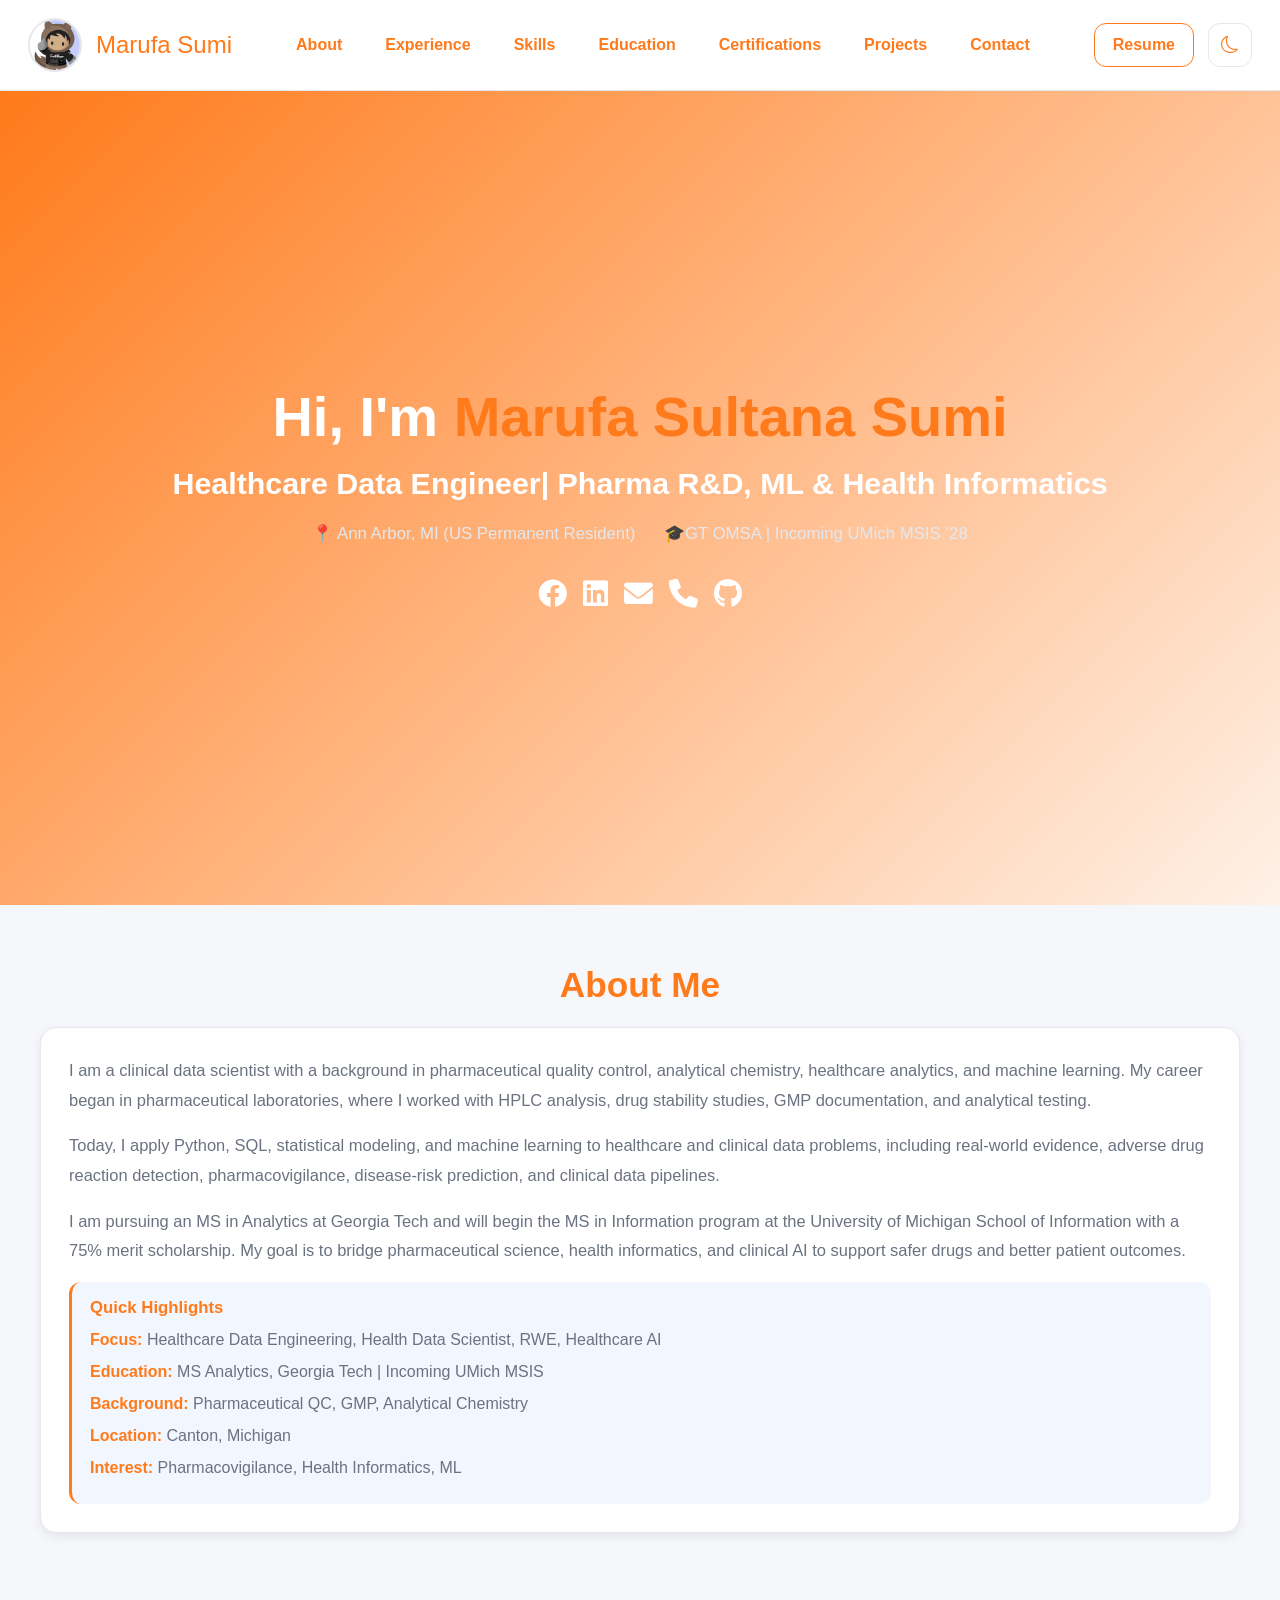
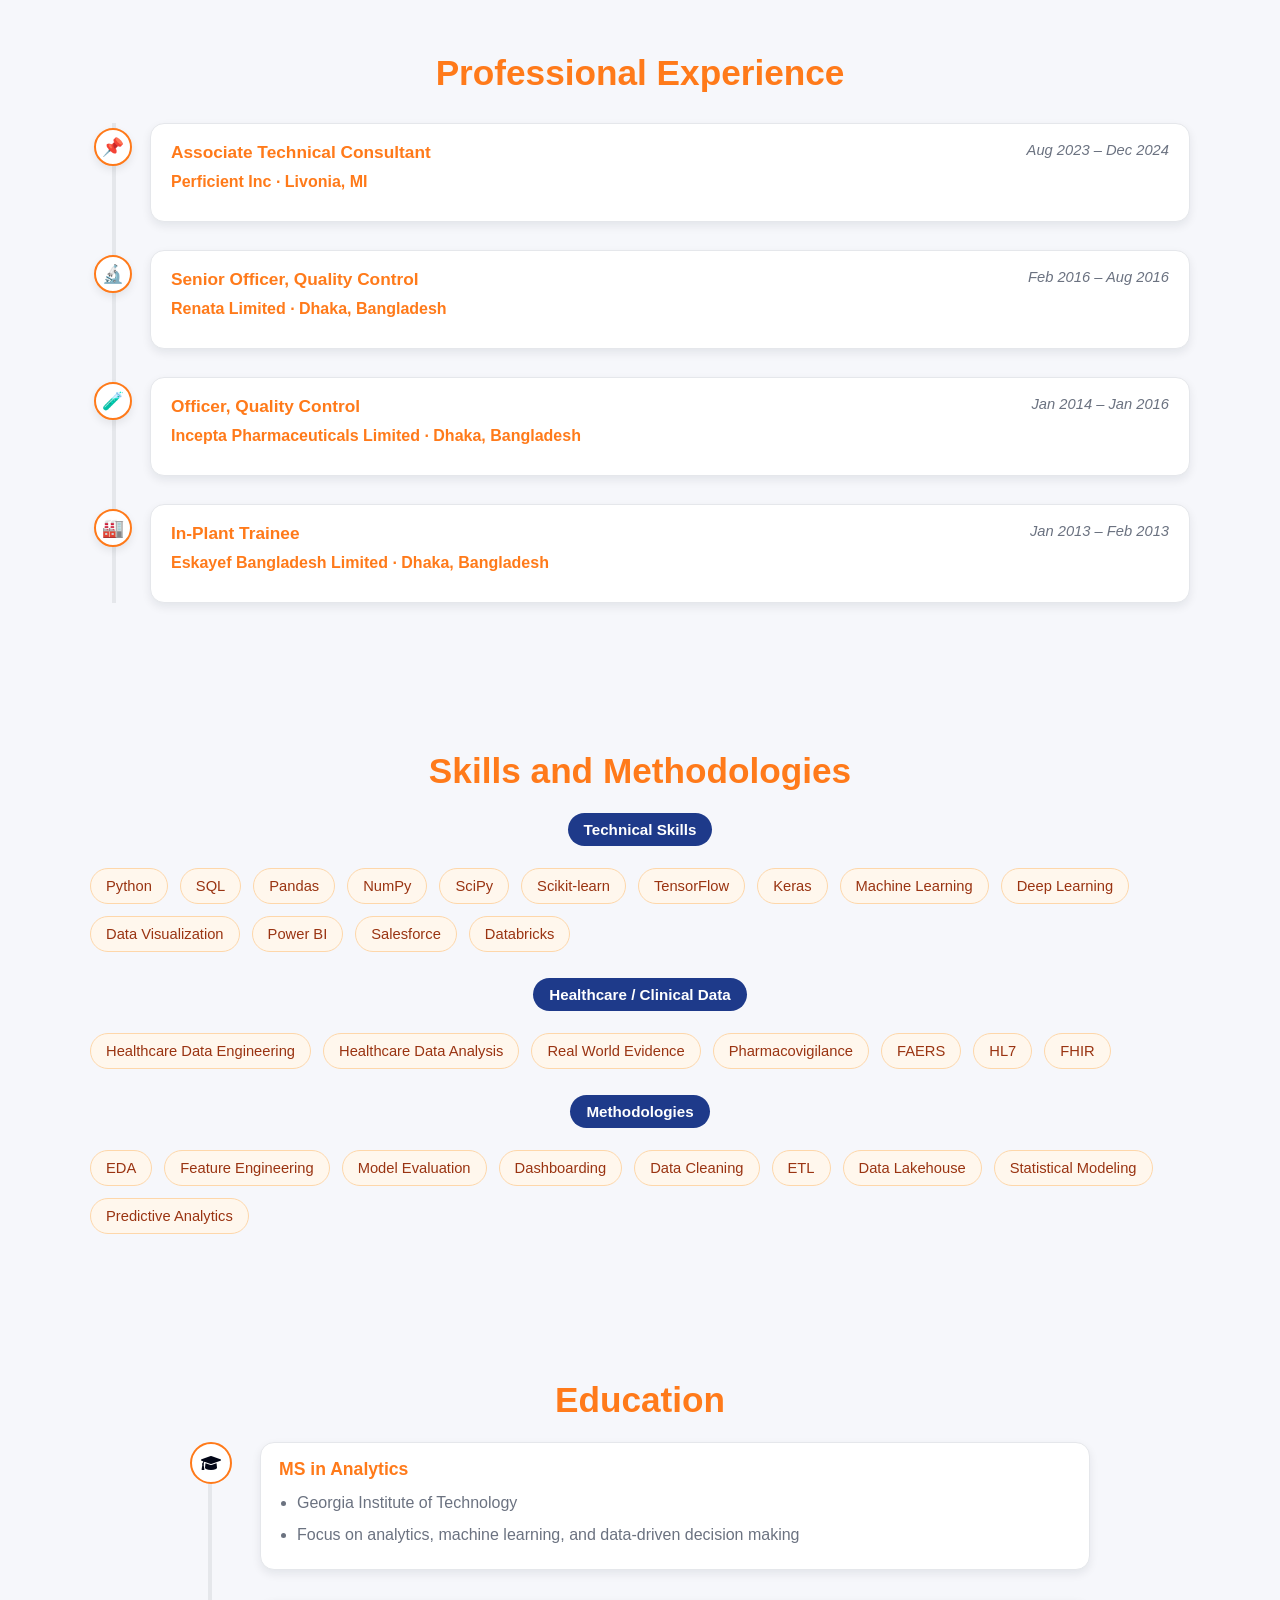
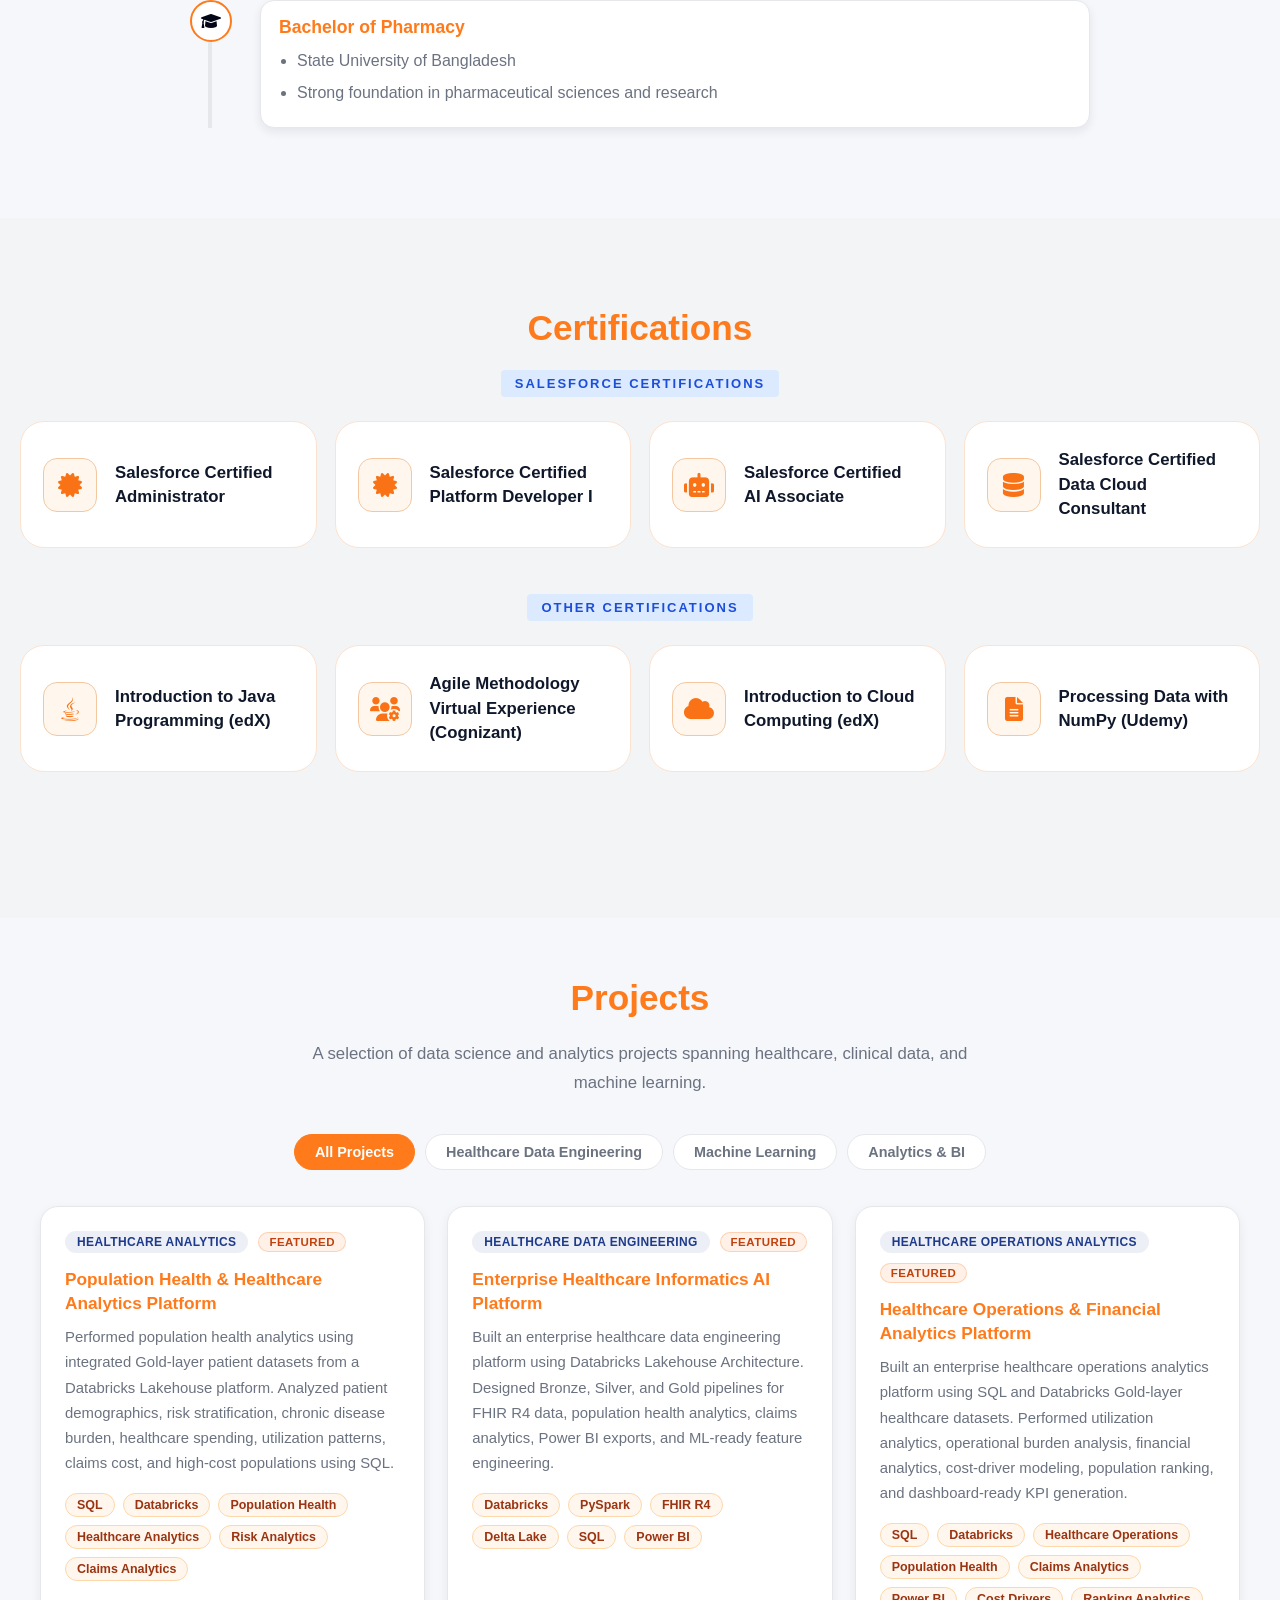
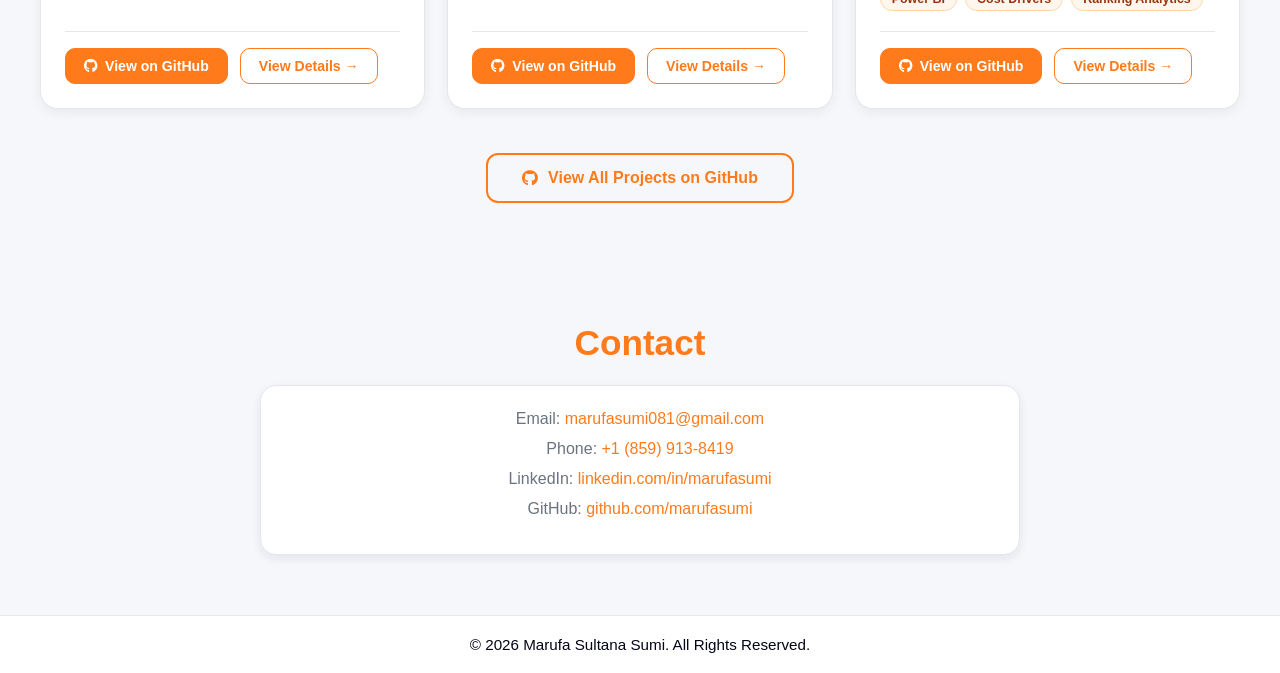
==== commit 50527598: "Update index.html" ====
--- a/index.html
+++ b/index.html
@@ -12,7 +12,7 @@
   <header class="top-navbar">
     <div class="top-navbar-inner">
       <a href="./index.html" class="brand-wrap">
-        <img src="./assets/ProfilePic_2.png" alt="Marufa Sumi" class="brand-avatar" />
+        <img src="./images/ProfilePic_2.png" alt="Marufa Sumi" class="brand-avatar" />
         <span class="brand-name">Marufa Sumi</span>
       </a>
 
--- a/style.css
+++ b/style.css
@@ -1,20 +1,40 @@
-/* ================================
-   1. BASE: VARIABLES & GLOBALS
-===================================*/
-
+/* =========================================================
+   1. THEME VARIABLES
+========================================================= */
 :root {
-  --color-bg: #f3f4f6;            /* page background: light gray */
-  --color-surface: #ffffff;       /* cards / sections */
-  --color-primary: #0f172a;       /* deep navy: nav, headings */
-  --color-primary-soft: #1d4ed8;  /* professional blue: hero, badges */
-  --color-accent: #0ea5e9;        /* teal/sky accent for hovers */
-  --color-border: #e5e7eb;        /* subtle borders / lines */
-  --color-text: #020617;          /* almost-black text */
-  --color-text-muted: #4b5563;    /* secondary text */
-}
-
-
-/* Global reset / base */
+  --color-bg: #f6f7fb;
+  --color-surface: #ffffff;
+  --color-primary: #ff7a1a;
+  --color-primary-soft: #ff7a1a;
+  --color-hero-end: #fff1e7;;
+  --color-accent: var(--color-primary-soft);
+  --color-border: #e5e7eb;
+  --color-text: #020617;
+  --color-text-muted: #6b7280;
+  --color-navbar-bg: #ffffff;
+  --color-navbar-border: #e5e7eb;
+  --color-hero-start: #ff7a1a;
+  --color-hero-end: #fff1e7;
+}
+
+body.dark-mode {
+  --color-bg: #081225;
+  --color-surface: #0f172a;
+  --color-primary: #ff7a1a;
+  --color-primary-soft: #ff7a1a;
+  --color-accent: #f49a59f1;
+  --color-border: #22304a;
+  --color-text: #f8fafc;
+  --color-text-muted: #f8fafc;
+  --color-navbar-bg: #081225;
+  --color-navbar-border: #1f2a44;
+  --color-hero-start: #0b1224;
+  --color-hero-end: #132a63;
+}
+
+/* =========================================================
+   2. GLOBAL RESET / BASE
+========================================================= */
 *,
 *::before,
 *::after {
@@ -32,58 +52,298 @@
   color: var(--color-text);
   background-color: var(--color-bg);
   text-align: center;
-}
-
-/* Base headings */
-h3 {
-  font-size: 2em;
-  margin-bottom: 10px;
+  transition: background-color 0.3s ease, color 0.3s ease;
+  overflow-x: hidden;
+}
+
+img {
+  max-width: 100%;
+  display: block;
+}
+
+a {
+  transition: all 0.25s ease;
+}
+
+body.dark-mode .certifications-section {
+  background: #081225;
+}
+
+body.dark-mode .section-top-tag {
+  background: rgba(249, 115, 22, 0.1);
+  border-color: rgba(244, 199, 161, 0.35);
+  color: #fb923c;
+}
+
+body.dark-mode .certifications-title {
+  color: #fb923c;
+}
+
+body.dark-mode .cert-group-label {
+  background: rgba(59, 130, 246, 0.16);
+  color: #93c5fd;
+  border: 1px solid rgba(147, 197, 253, 0.18);
+}
+
+body.dark-mode .cert-card {
+  background: #0f172a;
+  border: 1px solid rgba(249, 115, 22, 0.16);
+  box-shadow: 0 10px 28px rgba(0, 0, 0, 0.32);
+}
+
+body.dark-mode .cert-card:hover {
+  box-shadow: 0 18px 38px rgba(249, 115, 22, 0.14);
+  border-color: rgba(249, 115, 22, 0.32);
+}
+
+body.dark-mode .cert-icon-box {
+  background: rgba(249, 115, 22, 0.1);
+  border-color: rgba(244, 199, 161, 0.22);
+  color: #fb923c;
+}
+
+body.dark-mode .cert-text {
+  color: #f8fafc;
+}
+
+body.dark-mode .skills-section {
+  background: #081225;
+}
+
+body.dark-mode .skill-group-card {
+  background: #0f172a;
+  border: 1px solid #22304a;
+  box-shadow: 0 12px 28px rgba(0, 0, 0, 0.28);
+}
+
+body.dark-mode .skill-group-card:hover {
+  border-color: rgba(249, 115, 22, 0.28);
+  box-shadow: 0 18px 38px rgba(0, 0, 0, 0.34);
+}
+
+body.dark-mode .header {
+  background: #1d4ed8;
+  color: #ffffff;
+}
+
+body.dark-mode .badge {
+  background: rgba(249, 115, 22, 0.08);
+  color: #fdba74;
+  border: 1px solid rgba(249, 115, 22, 0.22);
+}
+
+body.dark-mode .badge:hover {
+  background: #f97316;
+  color: #ffffff;
+  border-color: #f97316;
+}
+
+body.dark-mode .mobile-nav-panel {
+  background: var(--color-surface);
+  border-bottom: 1px solid var(--color-border);
+}
+
+body.dark-mode .hamburger-btn span {
+  background: var(--color-primary);
+}
+
+/* =========================================================
+   3. SHARED UTILITIES
+========================================================= */
+.section-block {
+  padding: 60px 20px;
+  background: var(--color-bg);
+}
+
+.section-shell {
+  max-width: 1200px;
+  margin: 0 auto;
+}
+
+.section-title {
+  font-size: 2.2rem;
+  font-weight: 800;
   color: var(--color-primary);
-  text-align: left;
-  margin-left: 10px;
-  padding: 5px;
-}
-
-h4 {
-  font-size: 2em;
-  margin-bottom: 10px;
-  color: var(--color-primary);
+  margin-bottom: 22px;
+}
+
+.centered-title {
   text-align: center;
-  margin-left: 5px;
-  padding: 5px;
-}
-
-/* Utility text colors */
+}
+
 .text-muted {
   color: var(--color-text-muted);
 }
 
-
-/* ================================
-   2. LAYOUT: HERO, NAVBAR, SECTIONS
-===================================*/
-
-/* Hero Section */
+.section-block,
 .hero-section {
-  background: linear-gradient(135deg, var(--color-primary), var(--color-primary-soft));
-  color: #ffffff;
-
-  /* NEW: full screen hero */
-  min-height: 98vh;
-
-  /* Center content nicely */
-  display: flex;
-  flex-direction: column;
-  align-items: center;
+  scroll-margin-top: 110px;
+}
+
+/* =========================================================
+   4. TOP NAVBAR
+========================================================= */
+.top-navbar {
+  position: sticky;
+  top: 0;
+  z-index: 1000;
+  background: var(--color-navbar-bg);
+  border-bottom: 1px solid var(--color-navbar-border);
+  transition: background-color 0.3s ease, border-color 0.3s ease;
+}
+
+.top-navbar-inner {
+  max-width: 1400px;
+  margin: 0 auto;
+  padding: 18px 28px;
+  display: flex;
+  align-items: center;
+  justify-content: space-between;
+  gap: 24px;
+}
+
+.brand-wrap {
+  display: flex;
+  align-items: center;
+  gap: 14px;
+  text-decoration: none;
+  flex-shrink: 0;
+}
+
+.brand-avatar {
+  width: 54px;
+  height: 54px;
+  border-radius: 50%;
+  object-fit: cover;
+  border: 2px solid var(--color-border);
+}
+
+.brand-name {
+  font-size: 1.5rem;
+  font-weight: 1200;
+  color: var(--color-primary);
+}
+
+.top-nav-links {
+  flex: 1;
+  display: flex;
   justify-content: center;
-
-  /* A bit smaller padding now that it's full height */
-  padding: 60px 20px;
+}
+
+.top-nav-links .nav-links {
+  list-style: none;
+  display: flex;
+  align-items: center;
+  gap: 15px;
+  margin: 0;
+  padding: 0;
+}
+
+.top-nav-links .nav-links li {
+  width: auto;
+}
+
+.top-nav-links .nav-links a {
+  display: inline-flex;
+  align-items: center;
+  justify-content: center;
+  min-height: 42px;
+  padding: 0 14px;
+  text-decoration: none;
+  color: var(--color-primary);
+  font-weight: 700;
+  border-radius: 10px;
+  background: transparent;
+}
+
+.top-nav-links .nav-links a:hover {
+  color: var(--color-primary-soft);
+  background: rgba(37, 99, 235, 0.08);
+}
+
+.top-nav-links .nav-links a.active {
+  background: var(--color-primary-soft);
+  color: #ffffff;
+}
+
+.top-navbar-actions {
+  display: flex;
+  align-items: center;
+  gap: 14px;
+  flex-shrink: 0;
+}
+
+.resume-btn {
+  display: inline-flex;
+  align-items: center;
+  justify-content: center;
+  min-height: 44px;
+  padding: 0 18px;
+  border-radius: 12px;
+  border: 1px solid var(--color-primary);
+  color: var(--color-primary);
+  text-decoration: none;
+  font-weight: 700;
+  background: transparent;
+}
+
+.resume-btn:hover {
+  background: var(--color-primary);
+  color: #ffffff;
+}
+
+.theme-toggle-btn {
+  width: 44px;
+  height: 44px;
+  border-radius: 12px;
+  border: 1px solid var(--color-border);
+  background: transparent;
+  color: var(--color-primary);
+  display: inline-flex;
+  align-items: center;
+  justify-content: center;
+  cursor: pointer;
+}
+
+.theme-toggle-btn:hover {
+  background: rgba(37, 99, 235, 0.08);
+}
+
+.theme-toggle-btn i {
+  font-size: 1.1rem;
+}
+
+/* =========================================================
+   5. MAIN CONTENT WRAPPER
+========================================================= */
+.main-content {
+  width: 100%;
+  margin-left: 0;
+}
+
+/* =========================================================
+   6. HERO SECTION
+========================================================= */
+.hero-section {
+  min-height: calc(100vh - 86px);
+  background: linear-gradient(135deg, var(--color-hero-start), var(--color-hero-end));
+  color: #ffffff;
+  display: flex;
+  align-items: center;
+  justify-content: center;
+  padding: 80px 20px;
+}
+
+.hero-content {
+  max-width: 980px;
+  margin: 0 auto;
 }
 
 .hero-title {
-  font-size: 2.5em;
-  margin-bottom: 10px;
+  font-size: 3.5rem;
+  margin-bottom: 16px;
+  color: #ffffff;
+  line-height: 1.15;
 }
 
 .hero-title span {
@@ -91,361 +351,58 @@
 }
 
 .hero-subtitle {
-  font-size: 1.2em;
-  margin-bottom: 0;
+  font-size: 1.9rem;
+  font-weight: 700;
+  margin-bottom: 16px;
+  color: #ffffff;
+}
+
+.hero-meta {
+  margin-top: 10px;
 }
 
 .hero-meta span {
   display: inline-block;
-  margin: 4px 8px;
-  color: #e5e7eb; /* soft light text */
-}
-
-/* Hero image */
-.hero-image {
-  max-width: 150px;
-  border-radius: 50%;
-  box-shadow: 0 4px 8px rgba(0, 0, 0, 0.3);
-  margin: 20px 0;
-  transition: transform 0.3s ease;
-}
-
-.hero-image:hover {
-  transform: scale(1.1);
-}
-
-/* Generic CTA button (if used) */
-.cta-button {
-  text-decoration: none;
-  color: #ffffff;
-  background-color: #0693e3;
-  padding: 10px 20px;
-  border-radius: 5px;
-  display: inline-block;
-  margin-top: 20px;
-  transition: background-color 0.3s ease;
-}
-
-.cta-button:hover {
-  background-color: #7d3d0f;
-}
-
-/* Navbar */
-
-
-/* ===========================
-   Sidebar Navigation (left)
-=========================== */
-/* Sidebar Base */
-.sidebar {
-  position: fixed;
-  top: 0;
-  left: 0;
-  width: 260px;
-  height: 100vh;
-  background: #0f172a;                 /* deep navy */
-  color: white;
-  display: flex;
-  flex-direction: column;
-  align-items: center;
-  padding: 25px 15px;
-  box-shadow: 3px 0 10px rgba(0,0,0,0.3);
-  z-index: 1000;
-  transition: transform 0.3s ease;
-}
-
-/* Desktop visible */
-.main-content {
-  margin-left: 260px;
-}
-
-/* Profile */
-.sidebar-profile {
-  text-align: center;
-  margin-bottom: 25px;
-}
-
-.sidebar-image {
-  width: 110px;
-  height: 110px;
-  border-radius: 50%;
-  border: 3px solid #0ea5e9;
-  margin-bottom: 10px;
-}
-
-.sidebar-name {
-  font-size: 1.1rem;
-  font-weight: bold;
-}
-
-.sidebar-role {
-  font-size: 0.85rem;
-  color: #d1d5db;
-}
-
-/* Nav Links */
-.nav-links {
-  list-style: none;
-  width: 100%;
-  margin-top: 10px;
-}
-
-.nav-links li {
-  width: 100%;
-}
-
-.nav-links a {
-  display: block;
-  padding: 10px 14px;
-  margin-bottom: 6px;
-  text-decoration: none;
-  color: #e5e7eb;
-  font-weight: 600;
-  border-radius: 6px;
-  transition: 0.25s;
-}
-
-.nav-links a:hover,
-.nav-links a.active {
-  background: #1d4ed8;
-  color: #fff;
-  transform: translateX(3px);
-}
-
-/* Resume Button */
-.sidebar-footer {
-  width: 100%;
-  margin-top: auto;
-  padding-top: 10px;
-  border-top: 1px solid #334155;
-}
-
-.sidebar-resume-btn {
-  display: block;
-  text-align: center;
-  padding: 10px;
-  background: #0ea5e9;
-  color: #0f172a;
-  font-weight: bold;
-  border-radius: 20px;
-  text-decoration: none;
-  transition: 0.2s;
-}
-
-.sidebar-resume-btn:hover {
-  background: #38bdf8;
-}
-
-/* Mobile Toggle Button */
-.sidebar-toggle-btn {
-  display: none;
-  position: fixed;
-  top: 15px;
-  left: 15px;
-  background: #0f172a;
-  color: #fff;
-  border: none;
-  width: 45px;
-  height: 45px;
-  border-radius: 50%;
+  margin: 6px 12px;
+  color: #e2e8f0;
+  font-size: 1.05rem;
+}
+
+.social-links {
+  margin-top: 28px;
+  display: flex;
   justify-content: center;
-  align-items: center;
-  font-size: 1.4rem;
-  cursor: pointer;
-  z-index: 1200;
-}
-
-/* MOBILE MODE */
-@media (max-width: 768px) {
-  .sidebar {
-    transform: translateX(-100%);  /* hidden */
-    width: 70%;
-    max-width: 260px;
-    align-items: flex-start;
-    padding-left: 20px;
-  }
-
-  .sidebar.open {
-    transform: translateX(0);      /* visible */
-  }
-
-  .main-content {
-    margin-left: 0;
-  }
-
-  .sidebar-toggle-btn {
-    display: flex;                 /* show hamburger */
-  }
-
-  .nav-links a {
-    font-size: 1rem;
-    padding-left: 5px;
-  }
-}
-
-.nav-links a.active {
-  background-color: var(--color-primary-soft);
-  color: #ffffff;
-  transform: translateX(2px);
-}
-
-.nav-links a:hover {
-  background-color: var(--color-primary-soft);
-  color: #ffffff;
-  transform: translateX(2px);
-}
-
-/* Resume button at bottom */
-.sidebar-footer {
-  width: 100%;
-  padding-top: 8px;
-  border-top: 1px solid rgba(148, 163, 184, 0.4);
-}
-
-.sidebar-resume-btn {
-  display: block;
-  text-align: center;
-  text-decoration: none;
-  padding: 8px 10px;
-  border-radius: 999px;
-  background: var(--color-accent);
-  color: #0f172a;
-  font-size: 0.9rem;
-  font-weight: 600;
-  margin-top: 10px;
-  transition: background-color 0.25s ease, transform 0.15s ease;
-}
-
-.sidebar-resume-btn:hover {
-  background: #38bdf8;
-  transform: translateY(-1px);
-}
-
-/* Hamburger button (for mobile) */
-.sidebar-toggle-btn {
-  position: fixed;
-  top: 16px;
-  left: 16px;
-  width: 42px;
-  height: 42px;
-  border-radius: 999px;
-  border: none;
-  background: rgba(15, 23, 42, 0.95);
-  color: #fff;
-  display: none;                /* shown only on mobile */
-  align-items: center;
-  justify-content: center;
-  cursor: pointer;
-  z-index: 1100;
-}
-
-/* ---------- MOBILE SIDEBAR ---------- */
-@media (max-width: 768px) {
-  .sidebar {
-    transform: translateX(-100%);      /* hidden by default */
-    transition: transform 0.3s ease;
-    width: 70%;
-    max-width: 260px;
-    padding: 16px 14px;
-    align-items: flex-start;           /* content starts at top-left */
-    justify-content: flex-start;
-    overflow-y: auto;                  /* scroll if content is tall */
-  }
-
-  .sidebar.open {
-    transform: translateX(0);          /* slide in when open */
-  }
-
-  /* show the profile & links – nothing hidden */
-  .sidebar-profile {
-    display: block;
-    margin-bottom: 16px;
-  }
-
-  .nav-links {
-    margin: 0;
-    padding-top: 4px;
-  }
-
-  .nav-links a {
-    font-size: 1rem;
-    padding: 10px 8px;
-    color: #ffffff;
-  }
-
-  /* main content full width */
-  .main-content {
-    margin-left: 0;
-  }
-
-  /* show hamburger */
-  .sidebar-toggle-btn {
-    display: flex;
-  }
-}
-
-
-
-
-
-/* ================================
-   3. COMPONENTS
-===================================*/
-
-/* 3.1 Social Links */
-.social-links {
-  margin-top: 20px;
-  display: flex;
-  justify-content: center;
-  gap: 15px;
+  gap: 16px;
 }
 
 .social-link {
   text-decoration: none;
   color: #ffffff;
-  font-size: 1.5em;
-  transition: transform 0.3s ease, color 0.3s ease;
+  font-size: 1.8rem;
 }
 
 .social-link:hover {
   color: var(--color-accent);
-  transform: scale(1.15);
-}
-
-
-/* 3.2 Summary / About Me */
-#summary-section {
-  padding-top: 40px;
-  border-top: 1px solid rgba(0,0,0,0.05);
-}
-
+  transform: translateY(-2px);
+}
+
+/* =========================================================
+   7. SUMMARY SECTION
+========================================================= */
 .summary-component {
-  padding: 40px 20px;
   background: var(--color-bg);
 }
 
-/* Section title aligned with other main sections */
-.section-title {
-  max-width: 1100px;
-  margin: 0 auto 12px;
-  font-size: 2rem;
-  font-weight: 700;
-  color: var(--color-primary);
-  text-align: left;
-}
-
-/* Card */
 .record-view-form {
-  max-width: 1500px;
-  margin: 0 auto;
   background-color: var(--color-surface);
   color: var(--color-text);
-  padding: 24px 24px 20px;
-  border-radius: 10px;
+  padding: 28px;
+  border-radius: 16px;
+  border: 1px solid var(--color-border);
   box-shadow: 0 4px 10px rgba(15, 23, 42, 0.08);
   opacity: 0;
   transform: translateY(30px);
-  transition: opacity 0.8s ease, transform 0.8s ease;
+  transition: opacity 0.8s ease, transform 0.8s ease, background-color 0.3s ease, border-color 0.3s ease;
 }
 
 .record-view-form.visible {
@@ -453,7 +410,6 @@
   transform: translateY(0);
 }
 
-/* Two-column layout */
 .summary-layout {
   display: flex;
   gap: 24px;
@@ -462,130 +418,84 @@
 
 .summary-main {
   flex: 2 1 60%;
+  text-align: left;
 }
 
 .summary-aside {
-  flex: 1 1 260px;
-  background: #f9fafb;
-  border-radius: 8px;
-  padding: 14px 16px;
+  flex: 1 1 280px;
+  background: rgba(37, 99, 235, 0.06);
   border-left: 3px solid var(--color-primary-soft);
-  font-size: 0.9rem;
+  border-radius: 12px;
+  padding: 16px 18px;
+  text-align: left;
 }
 
 .summary-aside-title {
-  font-size: 1rem;
-  font-weight: 600;
+  font-size: 1.05rem;
+  font-weight: 700;
   color: var(--color-primary);
-  margin-bottom: 8px;
+  margin-bottom: 10px;
 }
 
 .summary-aside-list {
   list-style: none;
   padding: 0;
-  margin: 0;
 }
 
 .summary-aside-list li {
-  margin-bottom: 6px;
+  margin-bottom: 8px;
+  line-height: 1.5;
   color: var(--color-text-muted);
-  line-height: 1.4;
 }
 
 .summary-aside-list li span {
-  font-weight: 600;
   color: var(--color-primary);
-}
-
-/* Text */
+  font-weight: 700;
+}
+
 .output-field {
   text-align: left;
 }
 
 .summary-description {
-  font-size: 1.02rem;
-  line-height: 1.7;
-  margin-bottom: 14px;
-  color: #555555;
+  font-size: 1.03rem;
+  line-height: 1.8;
+  margin-bottom: 16px;
+  color: var(--color-text-muted);
 }
 
 .download-resume {
-  margin-top: 12px;
-}
-
-/* Buttons (download + project links) */
+  margin-top: 14px;
+}
+
 .download-button,
 .project-link {
   text-decoration: none;
   color: #ffffff;
-  background-color: var(--color-primary);
-  padding: 8px 16px;
-  border-radius: 5px;
-  font-size: 0.95em;
-  transition: background-color 0.25s ease, transform 0.25s ease;
+  background-color: var(--color-primary-soft);
+  padding: 10px 18px;
+  border-radius: 10px;
+  font-size: 0.95rem;
+  font-weight: 700;
+  display: inline-flex;
+  align-items: center;
+  justify-content: center;
 }
 
 .download-button:hover,
 .project-link:hover {
-  background-color: var(--color-primary-soft);
-  transform: scale(1.03);
-}
-
-/* Responsive: stack columns on mobile */
-@media (max-width: 768px) {
-  .summary-layout {
-    flex-direction: column;
-  }
-
-  .summary-aside {
-    margin-top: 10px;
-  }
-
-  .section-title {
-    font-size: 1.7rem;
-    text-align: left;
-  }
-}
-/* Make the whole section left-aligned instead of center */
-.summary-component {
-  padding: 40px 20px;
-  background: var(--color-bg);
-  text-align: left;
-}
-
-/* Main text column */
-.summary-main {
-  flex: 2 1 60%;
-  text-align: left;
-}
-
-/* Paragraphs more readable */
-.summary-description {
-  font-size: 1.02rem;
-  line-height: 1.7;
-  margin-bottom: 14px;
-  color: #555555;
-  text-align: left;
-}
-
-.summary-title {
-  text-align: left !important;
-  max-width: 1100px;
-  margin: 0 auto 20px;
-}
-.summary-component h2 {
-  text-align: left !important;
-}
-
-
-
-
-/* 3.3 Experience Timeline */
+  background-color: var(--color-accent);
+  transform: translateY(-1px);
+}
+
+/* =========================================================
+   8. EXPERIENCE SECTION
+========================================================= */
 .timeline {
   list-style: none;
   padding: 0;
-  margin: 20px auto;
-  max-width: 1800px;
+  margin: 30px auto 0;
+  max-width: 1100px;
   position: relative;
 }
 
@@ -593,17 +503,207 @@
   content: "";
   position: absolute;
   top: 0;
-  left: 20px;
+  left: 22px;
   width: 4px;
   height: 100%;
   background: var(--color-border);
 }
 
-/* Base animation state */
+.timeline__item {
+  display: flex;
+  align-items: flex-start;
+  margin-bottom: 28px;
+  position: relative;
+  padding-left: 60px;
+  opacity: 0;
+  transform: translateY(20px);
+  transition: opacity 0.5s ease, transform 0.5s ease;
+}
+
+.timeline__item.visible {
+  opacity: 1;
+  transform: translateY(0);
+}
+
+.timeline__icon {
+  position: absolute;
+  left: 4px;
+  top: 5px;
+  border: 2px solid var(--color-primary-soft);
+  color: var(--color-primary-soft);
+  background-color: var(--color-surface);
+  border-radius: 50%;
+  width: 38px;
+  height: 38px;
+  display: flex;
+  align-items: center;
+  justify-content: center;
+  font-size: 1.1rem;
+  box-shadow: 0 4px 8px rgba(0, 0, 0, 0.08);
+}
+
+.timeline__details {
+  flex: 1;
+  background: var(--color-surface);
+  padding: 18px 20px;
+  border: 1px solid var(--color-border);
+  border-radius: 14px;
+  box-shadow: 0 4px 10px rgba(15, 23, 42, 0.08);
+  transition: transform 0.25s ease, box-shadow 0.25s ease, background-color 0.3s ease;
+  cursor: pointer;
+  text-align: left;
+}
+
+.timeline__details:hover {
+  transform: translateY(-2px);
+}
+
+.timeline__header {
+  display: flex;
+  justify-content: space-between;
+  gap: 20px;
+  align-items: flex-start;
+  margin-bottom: 10px;
+}
+
+.timeline__role {
+  font-weight: 700;
+  font-size: 1.08rem;
+  color: var(--color-primary);
+}
+
+.timeline__date {
+  font-style: italic;
+  color: var(--color-text-muted);
+  font-size: 0.92rem;
+  white-space: nowrap;
+}
+
+.timeline__company {
+  font-weight: 700;
+  color: var(--color-primary-soft);
+  margin-bottom: 12px;
+}
+
+.timeline__description ul {
+  padding-left: 18px;
+  margin: 0;
+  color: var(--color-text-muted);
+  max-height: 0;
+  overflow: hidden;
+  transition: max-height 0.4s ease;
+}
+
+.timeline__description ul li {
+  margin-bottom: 8px;
+  line-height: 1.6;
+}
+
+.timeline__details.expanded .timeline__description ul {
+  max-height: 800px;
+}
+
+/* =========================================================
+   9. SKILLS SECTION
+========================================================= */
+.skills-section {
+  background: #f8fafc;
+}
+
+.skills-wrapper {
+  padding: 0;
+  max-width: 1100px;
+  margin: 0 auto;
+}
+
+.skill-group-card {
+  background: #ffffff;
+  border: 1px solid #e5e7eb;
+  border-radius: 24px;
+  padding: 22px 22px 18px;
+  margin: 0 0 22px;
+  box-shadow: 0 10px 24px rgba(15, 23, 42, 0.05);
+  transition: transform 0.25s ease, box-shadow 0.25s ease, border-color 0.25s ease;
+}
+
+.skill-group-card:hover {
+  transform: translateY(-3px);
+  box-shadow: 0 18px 36px rgba(15, 23, 42, 0.08);
+  border-color: rgba(249, 115, 22, 0.2);
+}
+
+.header {
+  display: inline-block;
+  background: #1e3a8a;
+  color: #ffffff;
+  padding: 8px 16px;
+  border-radius: 999px;
+  font-size: 0.95rem;
+  font-weight: 700;
+  margin: 0 0 22px;
+  text-align: left;
+}
+
+.badge-container {
+  display: flex;
+  flex-wrap: wrap;
+  gap: 12px;
+  margin-bottom: 26px;
+  justify-content: flex-start;
+}
+
+.badge {
+  background: #fff7ed;
+  color: #9a3412;
+  border: 1px solid #fed7aa;
+  padding: 9px 15px;
+  border-radius: 999px;
+  font-size: 0.92rem;
+  font-weight: 500;
+  opacity: 0;
+  transform: translateY(24px);
+  transition:
+    opacity 0.5s ease,
+    transform 0.5s ease,
+    background-color 0.25s ease,
+    color 0.25s ease,
+    border-color 0.25s ease,
+    box-shadow 0.25s ease;
+}
+
+.badge:hover {
+  background: #f97316;
+  color: #ffffff;
+  border-color: #f97316;
+  transform: translateY(-2px);
+  box-shadow: 0 10px 20px rgba(249, 115, 22, 0.18);
+}
+
+/* =========================================================
+   10. EDUCATION SECTION
+========================================================= */
+.education-timeline {
+  max-width: 900px;
+  margin: 20px auto 0;
+  position: relative;
+}
+
+.education-timeline::before {
+  content: "";
+  position: absolute;
+  left: 18px;
+  top: 0;
+  width: 4px;
+  height: 100%;
+  background: var(--color-border);
+}
+
 .timeline-item {
+  position: relative;
+  margin-bottom: 30px;
   opacity: 0;
-  transform: translateY(50px);
-  transition: opacity 0.6s ease, transform 0.6s ease;
+  transform: translateY(20px);
+  transition: opacity 0.5s ease, transform 0.5s ease;
 }
 
 .timeline-item.visible {
@@ -611,908 +711,604 @@
   transform: translateY(0);
 }
 
-/* Timeline list item */
-.timeline__item {
-  display: flex;
-  align-items: flex-start;
-  margin-bottom: 30px;
-  position: relative;
-  padding-left: 50px;
-  opacity: 0;
-  transform: translateY(20px);
-  animation: fadeInUp 0.8s ease forwards;
-}
-
-.timeline__item:nth-child(even) {
-  animation-delay: 0.2s;
-}
-
-.timeline__item:nth-child(odd) {
-  animation-delay: 0.4s;
-}
-
-/* Timeline icons (experience) */
-.timeline__icon {
-  position: absolute;
-  left: 10px;
-  top: 5px;
-  border: 2px solid var(--color-primary);
-  color: var(--color-primary);
-  background-color: #ffffff;
-  border-radius: 50%;
-  width: 40px;
-  height: 40px;
-  display: flex;
-  align-items: center;
-  justify-content: center;
-  font-size: 1.3em;
-  box-shadow: 0 4px 8px rgba(0, 0, 0, 0.1);
-}
-
-/* Timeline details (experience card) */
-.timeline__details {
-  flex: 1;
-  background: var(--color-surface);
-  padding: 15px 20px;
-  margin-right: 20px;
-  border-radius: 8px;
-  box-shadow: 0 4px 6px rgba(0, 0, 0, 0.1);
-  transition: transform 0.3s ease, box-shadow 0.3s ease, background-color 0.3s ease;
-  cursor: pointer;
-}
-
-.timeline__header {
-  display: flex;
-  justify-content: space-between;
-  align-items: center;
-  margin-bottom: 10px;
-}
-
-.timeline__role {
-  font-weight: bold;
-  font-size: 1.1em;
-}
-
-.timeline__date {
-  font-style: italic;
-  color: #555555;
-  font-size: 0.9em;
-}
-
-.timeline__company {
-  font-weight: bold;
-  color: var(--color-primary);
-  margin-bottom: 10px;
-  text-align: left;
-}
-
-.timeline__description ul {
-  padding-left: 20px;
-  margin: 0;
-  color: #333333;
-}
-
-.timeline__description ul li {
-  margin-bottom: 8px;
-  text-align: justify;
-}
-
-/* Hover & expanded states */
-.timeline__item:hover .timeline__details {
-  background-color: #edf2ff; /* light indigo */
-}
-
-.timeline__details.expanded {
-  transform: scale(1.05);
-  box-shadow: 0 10px 16px rgba(0, 0, 0, 0.25);
-}
-
-/* Smooth expand/collapse for description */
-.timeline__description ul {
-  max-height: 0;
-  overflow: hidden;
-  transition: max-height 0.5s ease-in-out;
-}
-
-.timeline__details.expanded .timeline__description ul {
-  max-height: 1000px;
-}
-
-/* Mobile behavior */
-@media (max-width: 768px) {
-  .timeline__details {
-    max-height: 100px; /* collapsed */
-    overflow: hidden;
-    transition: max-height 0.3s ease;
-  }
-
-  .timeline__item.expanded .timeline__details {
-    max-height: 1000px; /* expanded */
-  }
-}
-
-
-/* 3.4 Education Timeline */
-.education-timeline {
-  position: relative;
-  margin: 50px auto;
-  padding: 20px 0;
-  width: 90%;
-  max-width: 2200px;
-}
-
-.timeline-title {
-  text-align: left;
-  font-size: 2em;
-  margin-bottom: 20px;
-  color: var(--color-primary);
-}
-
-.education-timeline::before {
-  content: "";
-  position: absolute;
-  left: 20px;
-  top: 0;
-  width: 4px;
-  height: 100%;
-  background-color: var(--color-border);
-}
-
-.timeline-item {
-  position: relative;
-  margin-bottom: 50px;
-  display: flex;
-  align-items: flex-start;
-  padding-left: 50px;
-  opacity: 0;
-  transform: translateY(20px);
-  transition: opacity 0.6s ease, transform 0.6s ease;
-}
-
-.timeline-item.visible {
-  opacity: 1;
-  transform: translateY(0);
-}
-
-/* Education icons */
 .timeline-icon {
   position: absolute;
   left: 0;
   top: 0;
-  width: 50px;
-  height: 50px;
+  width: 42px;
+  height: 42px;
   border-radius: 50%;
-  background-color: #ffffff;
-  border: 2px solid var(--color-primary);
+  background-color: var(--color-surface);
+  border: 2px solid var(--color-primary-soft);
   display: flex;
   justify-content: center;
   align-items: center;
-  text-align: left;
-  box-shadow: 0 2px 6px rgba(0, 0, 0, 0.1);
+  overflow: hidden;
 }
 
 .timeline-icon img {
-  width: 40px;
-  height: 40px;
-  border-radius: 50%;
-}
-
-/* Education content card */
+  width: 100%;
+  height: 100%;
+  object-fit: cover;
+}
+
 .timeline-content {
   margin-left: 70px;
-  margin-right: 10px;
   background-color: var(--color-surface);
-  padding: 5px 20px;
-  border-radius: 8px;
-  box-shadow: 0 4px 6px rgba(0, 0, 0, 0.1);
-  width: 100%;
+  border: 1px solid var(--color-border);
+  padding: 16px 18px;
+  border-radius: 14px;
+  box-shadow: 0 4px 10px rgba(15, 23, 42, 0.08);
   text-align: left;
 }
 
 .timeline-content h3 {
   margin-bottom: 10px;
   color: var(--color-primary);
+  font-size: 1.1rem;
 }
 
 .timeline-content ul {
-  padding-left: 20px;
+  padding-left: 18px;
   margin: 0;
   list-style: disc;
-  color: #333333;
+  color: var(--color-text-muted);
 }
 
 .timeline-content ul li {
-  margin-bottom: 5px;
-}
-
-@media (max-width: 768px) {
-  .timeline-content {
-    margin-left: 60px;
-  }
-
-  .education-timeline::before {
-    left: 15px;
-  }
-
-  .timeline-icon {
-    left: -5px;
-  }
-}
-
-
-/* 3.5 Skills */
-.skills-wrapper {
-  padding: 24px;
-}
-
-/* Section headers (skills, certs, etc.) */
-.header {
-  background: var(--color-primary);
-  color: #ffffff;
-  padding: 8px 16px;
-  border-radius: 5px;
-  font-size: 18px;
-  margin-bottom: 16px;
+  margin-bottom: 6px;
+  line-height: 1.6;
+}
+
+/* =========================================================
+   11. CERTIFICATIONS SECTION
+========================================================= */
+.certifications-section {
+  background: #f3f4f6;
+  padding: 90px 20px 100px;
+}
+
+.certifications-container {
+  max-width: 1280px;
+  margin: 0 auto;
+  text-align: center;
+}
+
+.section-top-tag {
+  display: inline-block;
+  padding: 10px 22px;
+  border: 1.5px solid #f4c7a1;
+  border-radius: 999px;
+  color: #f97316;
+  font-size: 14px;
+  font-weight: 700;
+  letter-spacing: 2px;
+  text-transform: uppercase;
+  background: #fff7ed;
+  margin-bottom: 14px;
+}
+
+.certifications-title {
+  font-size: 3.5rem;
+  font-weight: 800;
+  font-style: italic;
+  color: #f97316;
+  margin-bottom: 50px;
+  line-height: 1.1;
+}
+
+.cert-group {
+  margin-bottom: 46px;
+}
+
+.cert-group-label {
+  display: inline-block;
+  background: #dbeafe;
+  color: #1d4ed8;
+  padding: 6px 14px;
+  border-radius: 4px;
+  font-size: 13px;
+  font-weight: 800;
+  letter-spacing: 2px;
+  text-transform: uppercase;
+  margin-bottom: 24px;
+}
+
+.cert-grid {
+  display: grid;
+  grid-template-columns: repeat(4, 1fr);
+  gap: 18px;
+}
+
+.cert-card {
+  background: #ffffff;
+  border: 1px solid #fde2cf;
+  border-radius: 24px;
+  padding: 26px 22px;
+  display: flex;
+  align-items: center;
+  gap: 18px;
   text-align: left;
-  animation: fadeIn 1s ease-out;
-}
-
-/* Badge Container */
-.badge-container {
-  display: flex;
+  min-height: 118px;
+  transition: transform 0.25s ease, box-shadow 0.25s ease;
+}
+
+.cert-card:hover {
+  transform: translateY(-4px);
+  box-shadow: 0 14px 30px rgba(0, 0, 0, 0.08);
+}
+
+.cert-icon-box {
+  width: 54px;
+  height: 54px;
+  min-width: 54px;
+  border: 1px solid #f4c7a1;
+  border-radius: 14px;
+  display: flex;
+  align-items: center;
+  justify-content: center;
+  background: #fff7ed;
+  color: #f97316;
+  font-size: 24px;
+}
+
+.cert-text {
+  font-size: 1.05rem;
+  font-weight: 700;
+  color: #0f172a;
+  line-height: 1.45;
+}
+
+@media (max-width: 1100px) {
+  .cert-grid { grid-template-columns: repeat(2, 1fr); }
+}
+
+@media (max-width: 640px) {
+  .certifications-title { font-size: 2.4rem; }
+  .cert-grid { grid-template-columns: 1fr; }
+  .cert-card { padding: 22px 18px; min-height: auto; }
+  .cert-text { font-size: 1rem; }
+}
+
+/* =========================================================
+   12. PROJECTS HOME SECTION
+   - Filter tabs + card grid
+========================================================= */
+.projects-home-section {
+  background: var(--color-bg);
+}
+
+.projects-home-subtitle {
+  text-align: center;
+  color: var(--color-text-muted);
+  font-size: 1.05rem;
+  max-width: 680px;
+  margin: 0 auto 36px;
+  line-height: 1.7;
+}
+
+/* --- Filter Tabs --- */
+.project-filter-tabs {
+  display: flex;
+  justify-content: center;
   flex-wrap: wrap;
   gap: 10px;
-  margin-bottom: 24px;
-}
-
-/* Badge Styles */
-.badge {
-  background-color: var(--color-primary-soft);
-  color: #ffffff;
-  padding: 6px 12px;
+  margin-bottom: 36px;
+}
+
+.project-filter-btn {
+  padding: 9px 20px;
   border-radius: 999px;
-  font-size: 14px;
-  opacity: 0;
-  transform: translateY(40px);
-  transition: opacity 0.5s ease, transform 0.5s ease,
-              background-color 0.25s ease, color 0.25s ease;
-}
-
-/* Hover Effect for Badge */
-.badge:hover {
-  background-color: var(--color-accent);
-  color: #ffffff;
-  transform: translateY(-2px);
-}
-
-
-/* 3.6 Certifications */
-
-.certifications-section {
-  padding: 60px 20px;
-  background: var(--color-bg);
-}
-
-.certifications-inner {
-  max-width: 1100px;          /* aligns with projects/summary width */
-  margin: 0 auto;
-  text-align: left;
-}
-
-/* Section title (“Certifications”) */
-#certifications .section-title {
-  text-align: center;
-  font-size: 2rem;
-  margin-bottom: 24px;
+  border: 1.5px solid var(--color-border);
+  background: var(--color-surface);
+  color: var(--color-text-muted);
+  font-size: 0.9rem;
+  font-weight: 600;
+  cursor: pointer;
+  transition: all 0.22s ease;
+}
+
+.project-filter-btn:hover {
+  border-color: var(--color-primary);
   color: var(--color-primary);
 }
 
-/* “Salesforce Certifications”, “Other Certifications” */
-#certifications .header {
-  margin-top: 8px;
-  margin-bottom: 16px;
-}
-
-/* Grid of cards */
-.certifications-grid {
+.project-filter-btn.active {
+  background: var(--color-primary);
+  border-color: var(--color-primary);
+  color: #ffffff;
+}
+
+/* --- Projects Grid --- */
+.projects-home-grid {
   display: grid;
-  grid-template-columns: repeat(auto-fit, minmax(260px, 1fr));
-  gap: 16px;
-  margin-bottom: 28px;      /* space between Salesforce / Other sections */
-  padding: 0;               /* align with other sections */
-}
-
-.cert-box {
+  grid-template-columns: repeat(3, 1fr);
+  gap: 22px;
+  margin-bottom: 44px;
+}
+
+/* --- Individual Card --- */
+.project-home-card {
   background: var(--color-surface);
   border: 1px solid var(--color-border);
-  padding: 12px 14px;
-  border-radius: 8px;
-  display: flex;
-  align-items: center;
-  opacity: 0;
-  transform: translateY(12px);
-  transition:
-    opacity 0.5s ease,
-    transform 0.5s ease,
-    background-color 0.3s ease,
-    box-shadow 0.3s ease;
-}
-
-.cert-box:hover {
-  background-color: #edf2ff;
-  box-shadow: 0 6px 12px rgba(15, 23, 42, 0.18);
-}
-
-.cert-box img {
-  height: 60px;
-  margin-right: 16px;
-  border-radius: 50%;
+  border-radius: 18px;
+  padding: 24px;
+  display: flex;
+  flex-direction: column;
+  justify-content: space-between;
+  text-align: left;
+  transition: transform 0.25s ease, box-shadow 0.25s ease, border-color 0.25s ease;
+  box-shadow: 0 4px 12px rgba(15, 23, 42, 0.06);
+}
+
+.project-home-card:hover {
+  transform: translateY(-5px);
+  box-shadow: 0 16px 36px rgba(15, 23, 42, 0.12);
+  border-color: var(--color-primary);
+}
+
+.project-home-card.hidden {
+  display: none;
+}
+
+/* card top content */
+.project-home-card-top {
+  flex: 1;
+}
+
+/* meta row: category tag + status badge */
+.project-home-meta {
+  display: flex;
+  align-items: center;
+  gap: 10px;
+  margin-bottom: 14px;
+  flex-wrap: wrap;
+}
+
+.project-home-category-tag {
+  display: inline-block;
+  background: rgba(30, 58, 138, 0.08);
+  color: #1e3a8a;
+  font-size: 0.75rem;
+  font-weight: 700;
+  padding: 4px 12px;
+  border-radius: 999px;
+  letter-spacing: 0.03em;
+  text-transform: uppercase;
+}
+
+body.dark-mode .project-home-category-tag {
+  background: rgba(147, 197, 253, 0.12);
+  color: #93c5fd;
+}
+
+.project-home-status {
+  display: inline-block;
+  font-size: 0.72rem;
+  font-weight: 700;
+  padding: 3px 10px;
+  border-radius: 999px;
+  letter-spacing: 0.04em;
+  text-transform: uppercase;
+}
+
+.project-home-status.featured {
+  background: rgba(249, 115, 22, 0.1);
+  color: #c2410c;
+  border: 1px solid rgba(249, 115, 22, 0.25);
+}
+
+body.dark-mode .project-home-status.featured {
+  background: rgba(249, 115, 22, 0.12);
+  color: #fb923c;
+  border-color: rgba(249, 115, 22, 0.3);
+}
+
+/* card title */
+.project-home-title {
+  font-size: 1.08rem;
+  font-weight: 700;
+  color: var(--color-primary);
+  margin-bottom: 10px;
+  line-height: 1.4;
+}
+
+/* card description */
+.project-home-desc {
+  font-size: 0.93rem;
+  color: var(--color-text-muted);
+  line-height: 1.7;
+  margin-bottom: 16px;
+}
+
+/* tech tags */
+.project-home-tags {
+  display: flex;
+  flex-wrap: wrap;
+  gap: 8px;
+  margin-bottom: 20px;
+}
+
+.project-home-tag {
+  background: #fff7ed;
+  color: #9a3412;
+  border: 1px solid #fed7aa;
+  font-size: 0.78rem;
+  font-weight: 600;
+  padding: 4px 11px;
+  border-radius: 999px;
+}
+
+body.dark-mode .project-home-tag {
+  background: rgba(249, 115, 22, 0.08);
+  color: #fdba74;
+  border-color: rgba(249, 115, 22, 0.2);
+}
+
+/* card footer / links */
+.project-home-card-footer {
+  display: flex;
+  gap: 12px;
+  flex-wrap: wrap;
+  padding-top: 16px;
+  border-top: 1px solid var(--color-border);
+}
+
+.project-home-link {
+  display: inline-flex;
+  align-items: center;
+  gap: 7px;
+  padding: 9px 18px;
+  border-radius: 10px;
+  font-size: 0.88rem;
+  font-weight: 700;
+  text-decoration: none;
+  transition: all 0.22s ease;
+}
+
+.project-home-link--primary {
+  background: var(--color-primary);
+  color: #ffffff;
+  border: 1.5px solid var(--color-primary);
+}
+
+.project-home-link--primary:hover {
+  background: #e05e00;
+  border-color: #e05e00;
+  transform: translateY(-1px);
+}
+
+.project-home-link--secondary {
+  background: transparent;
+  color: var(--color-primary);
+  border: 1.5px solid var(--color-primary);
+}
+
+.project-home-link--secondary:hover {
+  background: var(--color-primary);
+  color: #ffffff;
+  transform: translateY(-1px);
+}
+
+/* --- View All CTA --- */
+.projects-home-cta {
+  text-align: center;
+}
+
+.projects-all-btn {
+  display: inline-flex;
+  align-items: center;
+  gap: 10px;
+  padding: 14px 34px;
+  border-radius: 12px;
   border: 2px solid var(--color-primary);
-}
-
-/* Placeholder icon for non-img certs */
-.icon-classic-interface {
-  display: inline-block;
-  width: 60px;
-  height: 60px;
-  background-color: var(--color-primary-soft);
-  border-radius: 8px;
-  margin-right: 16px;
-}
-
-.cert-box span {
-  flex: 1;
+  color: var(--color-primary);
+  font-size: 1rem;
+  font-weight: 700;
+  text-decoration: none;
+  background: transparent;
+  transition: all 0.25s ease;
+}
+
+.projects-all-btn:hover {
+  background: var(--color-primary);
+  color: #ffffff;
+  transform: translateY(-2px);
+  box-shadow: 0 10px 24px rgba(249, 115, 22, 0.22);
+}
+
+/* Dark mode project card */
+body.dark-mode .project-home-card {
+  background: #0f172a;
+  border-color: #22304a;
+  box-shadow: 0 4px 16px rgba(0, 0, 0, 0.24);
+}
+
+body.dark-mode .project-home-card:hover {
+  border-color: var(--color-primary);
+  box-shadow: 0 16px 40px rgba(249, 115, 22, 0.14);
+}
+
+/* Responsive grid */
+@media (max-width: 1100px) {
+  .projects-home-grid {
+    grid-template-columns: repeat(2, 1fr);
+  }
+}
+
+@media (max-width: 640px) {
+  .projects-home-grid {
+    grid-template-columns: 1fr;
+  }
+
+  .project-filter-tabs {
+    gap: 8px;
+  }
+
+  .project-filter-btn {
+    font-size: 0.82rem;
+    padding: 8px 14px;
+  }
+}
+
+/* =========================================================
+   13. CONTACT / FOOTER
+========================================================= */
+.contact-section {
+  background: var(--color-bg);
+}
+
+.contact-card {
+  max-width: 760px;
+  margin: 0 auto;
+  background: var(--color-surface);
+  border: 1px solid var(--color-border);
+  border-radius: 16px;
+  padding: 24px;
+  box-shadow: 0 4px 10px rgba(15, 23, 42, 0.08);
+}
+
+.contact-card p {
+  margin-bottom: 12px;
+  color: var(--color-text-muted);
+  font-size: 1rem;
+}
+
+.contact-card a {
+  color: var(--color-primary-soft);
+  text-decoration: none;
+}
+
+.contact-card a:hover {
+  text-decoration: underline;
+}
+
+.footer-bottom {
+  background-color: var(--color-navbar-bg);
+  border-top: 1px solid var(--color-navbar-border);
+  padding: 20px;
+}
+
+.footer-bottom p {
+  color: var(--color-text);
   font-size: 0.95rem;
-  color: var(--color-text);
-}
-
-
-
-/* 3.7 Projects – Responsive Grid & Accordion
-   ---------------------------------------- */
-
-.projects-section {
-  padding: 60px 20px;
-  background: var(--color-bg);
+}
+
+/* =========================================================
+   14. RESPONSIVE DESIGN
+========================================================= */
+@media (max-width: 768px) {
+  .hero-title { font-size: 2.4rem; }
+  .hero-subtitle { font-size: 1.2rem; }
+  .hero-meta span { display: block; margin: 8px 0; }
+  .summary-layout { flex-direction: column; }
+  .timeline::before { left: 18px; }
+  .timeline__item { padding-left: 54px; }
+  .timeline__header { flex-direction: column; gap: 6px; }
+  .timeline__date { white-space: normal; }
+  .timeline-content { margin-left: 60px; }
+}
+
+/* =========================================================
+   15. MOBILE NAVBAR
+========================================================= */
+.hamburger-btn {
+  display: none;
+  width: 42px;
+  height: 42px;
+  border: 1px solid var(--color-border);
+  background: var(--color-surface);
+  border-radius: 10px;
+  cursor: pointer;
+  padding: 0;
+  align-items: center;
+  justify-content: center;
+  flex-direction: column;
+  gap: 4px;
+  transition: all 0.3s ease;
+  flex-shrink: 0;
+}
+
+.hamburger-btn span {
+  display: block;
+  width: 18px;
+  height: 2px;
+  background: var(--color-primary);
+  border-radius: 2px;
+  transition: all 0.3s ease;
+}
+
+.hamburger-btn:hover {
+  border-color: var(--color-primary);
+}
+
+.hamburger-btn.active span:nth-child(1) { transform: translateY(6px) rotate(45deg); }
+.hamburger-btn.active span:nth-child(2) { opacity: 0; }
+.hamburger-btn.active span:nth-child(3) { transform: translateY(-6px) rotate(-45deg); }
+
+.mobile-nav-panel {
+  display: none;
+  flex-direction: column;
+  gap: 8px;
+  background: var(--color-surface);
+  border-bottom: 1px solid var(--color-border);
+  padding: 14px 16px 18px;
+  box-shadow: 0 10px 24px rgba(15, 23, 42, 0.08);
+}
+
+.mobile-nav-panel.open {
+  display: flex;
+}
+
+.mobile-nav-panel a {
+  color: var(--color-primary);
+  text-decoration: none;
+  font-weight: 600;
+  padding: 10px 12px;
+  border-radius: 10px;
+  transition: background-color 0.25s ease, color 0.25s ease;
+}
+
+.mobile-nav-panel a:hover {
+  background: rgba(249, 115, 22, 0.08);
+}
+
+.mobile-resume-link {
+  border: 1px solid var(--color-primary);
   text-align: center;
-}
-
-.projects-section h4 {
-  font-size: 2rem;
-  margin-bottom: 8px;
-  color: var(--color-primary);
-}
-
-.projects-intro {
-  font-size: 0.95rem;
-  color: var(--color-text-muted);
-  margin-bottom: 32px;
-}
-
-/* Category wrapper */
-.project-category {
-  max-width: 1100px;
-  margin: 0 auto 40px;
-  text-align: left;
-}
-
-/* Category header bar (icon + title + +) */
-.project-category-header {
-  display: flex;
-  justify-content: space-between;
-  align-items: center;
-  background: var(--color-primary);
-  color: #fff;
-  padding: 10px 16px;
-  border-radius: 8px;
-  cursor: pointer;
-  margin-bottom: 10px;
-  transition: background 0.25s ease;
-}
-
-.project-category-header:hover {
-  background: var(--color-primary-soft);
-}
-
-.project-category-title {
-  display: flex;
-  align-items: center;
-  gap: 8px;
-  font-size: 1.25rem;
-  margin: 0;
-}
-
-.project-category-icon {
-  font-size: 1.4rem;
-}
-
-/* + icon on the right */
-.project-toggle-icon {
-  font-size: 1.3rem;
-  font-weight: bold;
-  transition: transform 0.3s ease;
-}
-
-/* Content (cards) – accordion container */
-.project-category-content {
-  max-height: 0;
-  overflow: hidden;
-  transition: max-height 0.45s ease;
-}
-
-/* Expanded category state (JS adds .expanded) */
-.project-category.expanded .project-category-content {
-  max-height: 2000px;
-}
-
-.project-category.expanded .project-toggle-icon {
-  transform: rotate(45deg); /* + -> × */
-}
-
-/* Cards grid: 1 col mobile, 2–4 desktop */
-.projects-grid {
-  display: grid;
-  grid-template-columns: repeat(auto-fit, minmax(260px, 1fr));
-  gap: 18px;
-  padding: 14px 4px 4px;
-}
-
-/* Project card */
-.project-card {
-  background: #ffffff;
-  border-radius: 12px;
-  border: 1px solid var(--color-border);
-  padding: 14px 16px;
-  box-shadow: 0 4px 10px rgba(15, 23, 42, 0.06);
-  transition: all 0.25s ease;
-}
-
-/* Header row inside card (title + + icon) */
-.project-card-header {
-  display: flex;
-  justify-content: space-between;
-  align-items: center;
-  cursor: pointer;
-}
-
-.project-title {
-  font-size: 1rem;
-  font-weight: 600;
-  color: var(--color-primary);
-  margin: 0;
-}
-
-.project-card-toggle {
-  font-size: 1.1rem;
-  font-weight: 700;
-  color: var(--color-primary-soft);
-  transition: transform 0.25s ease, color 0.25s ease;
-}
-
-/* Collapsible body */
-.project-card-body {
-  max-height: 0;
-  overflow: hidden;
-  transition: max-height 0.35s ease;
-}
-
-/* Body content */
-.project-description {
-  color: var(--color-text-muted);
-  font-size: 0.9rem;
-  line-height: 1.5;
-  margin-top: 10px;
-  margin-bottom: 10px;
-}
-
-/* Tech stack tags */
-.project-tags {
-  display: flex;
-  flex-wrap: wrap;
-  gap: 6px;
-  margin-bottom: 8px;
-}
-
-.project-tag {
-  font-size: 0.78rem;
-  padding: 3px 8px;
-  border-radius: 999px;
-  background: #e5edff;
-  color: var(--color-primary);
-}
-
-/* Optional meta row (e.g., role, duration) */
-.project-meta {
-  display: flex;
-  flex-wrap: wrap;
-  gap: 10px;
-  font-size: 0.8rem;
-  color: var(--color-text-muted);
-  margin-bottom: 10px;
-}
-
-.project-meta i {
-  margin-right: 4px;
-}
-
-/* Links row */
-.project-links {
-  display: flex;
-  gap: 10px;
-  flex-wrap: wrap;
-}
-
-/* Expanded card state (JS toggles .expanded) */
-.project-card.expanded {
-  background: linear-gradient(135deg, #ffffff, #eef2ff);
-  transform: translateY(-2px);
-  box-shadow: 0 10px 22px rgba(15, 23, 42, 0.18);
-  border-color: var(--color-primary-soft);
-}
-
-.project-card.expanded .project-card-body {
-  max-height: 260px;
-  margin-top: 8px;
-}
-
-.project-card.expanded .project-card-toggle {
-  transform: rotate(45deg); /* + -> × */
-  color: var(--color-primary);
-}
-
-/* Hover (only when not expanded) */
-.project-card:hover:not(.expanded) {
-  transform: translateY(-2px);
-  box-shadow: 0 8px 18px rgba(15, 23, 42, 0.14);
-}
-
-
-/********************FOOTER START***********************/
-
-/* 3.8 Footer */
-.footer-bottom {
-  margin-top: 20px;
-  text-align: center;
-  font-size: 0.9em;
-  color: #e5e7eb;
-  background-color: var(--color-primary);
-  padding: 20px;
-  border-top: 1px solid #0f243f;
-}
-
-.footer-bottom p {
-  margin: 0;
-  color: #ffffff;
-  font-size: 0.95em;
-}
-
-
-/* ================================
-   4. UTILITIES & ANIMATIONS
-===================================*/
-
-@keyframes fadeIn {
-  0% {
-    opacity: 0;
-    transform: translateY(20px);
+  margin-top: 4px;
+}
+
+body.dark-mode .mobile-nav-panel {
+  background: var(--color-surface);
+  border-bottom: 1px solid var(--color-border);
+}
+
+@media (max-width: 1100px) {
+  .top-navbar-inner {
+    display: flex;
+    flex-wrap: nowrap;
+    justify-content: space-between;
+    align-items: center;
+    gap: 12px;
   }
-  100% {
-    opacity: 1;
-    transform: translateY(0);
+
+  .top-nav-links { display: none !important; }
+  .resume-btn { display: none !important; }
+  .hamburger-btn { display: inline-flex !important; }
+
+  .top-navbar-actions {
+    display: flex;
+    align-items: center;
+    gap: 8px;
+    flex-shrink: 0;
   }
 }
 
-@keyframes slideUp {
-  0% {
-    opacity: 0;
-    transform: translateY(40px);
-  }
-  100% {
-    opacity: 1;
-    transform: translateY(0);
-  }
-}
-
-@keyframes fadeInLeft {
-  0% {
-    opacity: 0;
-    transform: translateX(-20px);
-  }
-  100% {
-    opacity: 1;
-    transform: translateX(0);
-  }
-}
-
-@keyframes fadeInUp {
-  0% {
-    opacity: 0;
-    transform: translateY(20px);
-  }
-  100% {
-    opacity: 1;
-    transform: translateY(0);
-  }
-}
-
-
-
-/* =====================================
-   PROJECT SECTION
-===================================== */
-
-.projects-grid{
-    display:grid;
-    grid-template-columns:
-    repeat(auto-fit,minmax(350px,1fr));
-
-    gap:25px;
-}
-
-
-/* CARD */
-
-.project-card{
-
-    background:#fff;
-
-    border-radius:22px;
-
-    padding:25px;
-
-    position:relative;
-
-    overflow:hidden;
-
-    border:1px solid #e2e8f0;
-
-    box-shadow:
-    0 10px 30px rgba(0,0,0,.05);
-
-    transition:.35s ease;
-}
-
-
-/* LEFT ACCENT */
-
-.project-card::before{
-
-    content:"";
-
-    position:absolute;
-
-    left:0;
-    top:0;
-
-    width:8px;
-    height:100%;
-
-    background:
-    linear-gradient(
-      180deg,
-      #2563eb,
-      #0ea5e9
-    );
-}
-
-
-/* Hover */
-
-.project-card:hover{
-
-    transform:
-    translateY(-8px);
-
-    box-shadow:
-    0 18px 45px rgba(0,0,0,.12);
-}
-
-
-
-/* HEADER */
-
-.project-card-header{
-
-    display:flex;
-
-    justify-content:
-    space-between;
-
-    align-items:center;
-}
-
-
-.project-title{
-
-    font-size:1.6rem;
-
-    font-weight:700;
-
-    color:#0f172a;
-
-    margin:0;
-}
-
-
-
-/* EXPAND BUTTON */
-
-.project-card-toggle{
-
-    width:38px;
-    height:38px;
-
-    border-radius:50%;
-
-    background:#eff6ff;
-
-    color:#2563eb;
-
-    display:flex;
-
-    justify-content:center;
-    align-items:center;
-
-    font-size:20px;
-
-    transition:.3s;
-}
-
-
-.project-card.expanded
-.project-card-toggle{
-
-    transform:rotate(45deg);
-
-    background:#2563eb;
-
-    color:white;
-}
-
-
-
-/* DESCRIPTION */
-
-.project-description{
-
-    margin-top:18px;
-
-    color:#475569;
-
-    line-height:1.9;
-
-    font-size:1rem;
-
-    text-align:left;
-}
-
-
-
-/* TAGS */
-
-.project-tags{
-
-    display:flex;
-
-    flex-wrap:wrap;
-
-    gap:10px;
-
-    margin:
-    20px 0;
-}
-
-
-.project-tag{
-
-    padding:
-    8px 14px;
-
-    border-radius:30px;
-
-    background:#eff6ff;
-
-    color:#2563eb;
-
-    font-size:.8rem;
-
-    font-weight:600;
-}
-
-
-
-/* LINKS */
-
-.project-links{
-
-    display:flex;
-
-    gap:12px;
-
-    margin-top:20px;
-}
-
-
-/* ICON BUTTONS */
-
-.project-link{
-
-    width:48px;
-    height:48px;
-
-    border-radius:50%;
-
-    background:#0f172a;
-
-    display:flex;
-
-    align-items:center;
-
-    justify-content:center;
-
-    color:white;
-
-    text-decoration:none;
-
-    transition:.3s;
-}
-
-
-.project-link:hover{
-
-    background:#2563eb;
-
-    transform:
-    scale(1.08);
-}
-
-
-
-/* COLLAPSIBLE BODY */
-
-.project-card-body{
-
-    max-height:0;
-
-    overflow:hidden;
-
-    transition:
-    max-height .4s ease;
-}
-
-
-
-.project-card.expanded{
-
-    background:
-    linear-gradient(
-      180deg,
-      white,
-      #f8fbff
-    );
-}
-
-
-.project-card.expanded
-.project-card-body{
-
-    max-height:600px;
-
-    margin-top:15px;
-}
-
-
-
-/* MOBILE */
-
-@media(max-width:768px){
-
-.project-title{
-font-size:1.2rem;
-}
-
-.project-card{
-padding:18px;
-}
-
-}
+@media (max-width: 768px) {
+  .top-navbar-inner { padding: 12px 16px; }
+  .brand-wrap { display: flex; align-items: center; gap: 10px; min-width: 0; }
+  .brand-avatar { width: 38px; height: 38px; flex-shrink: 0; }
+  .brand-name { font-size: 1rem; white-space: nowrap; }
+  .theme-toggle-btn { width: 38px; height: 38px; }
+}
